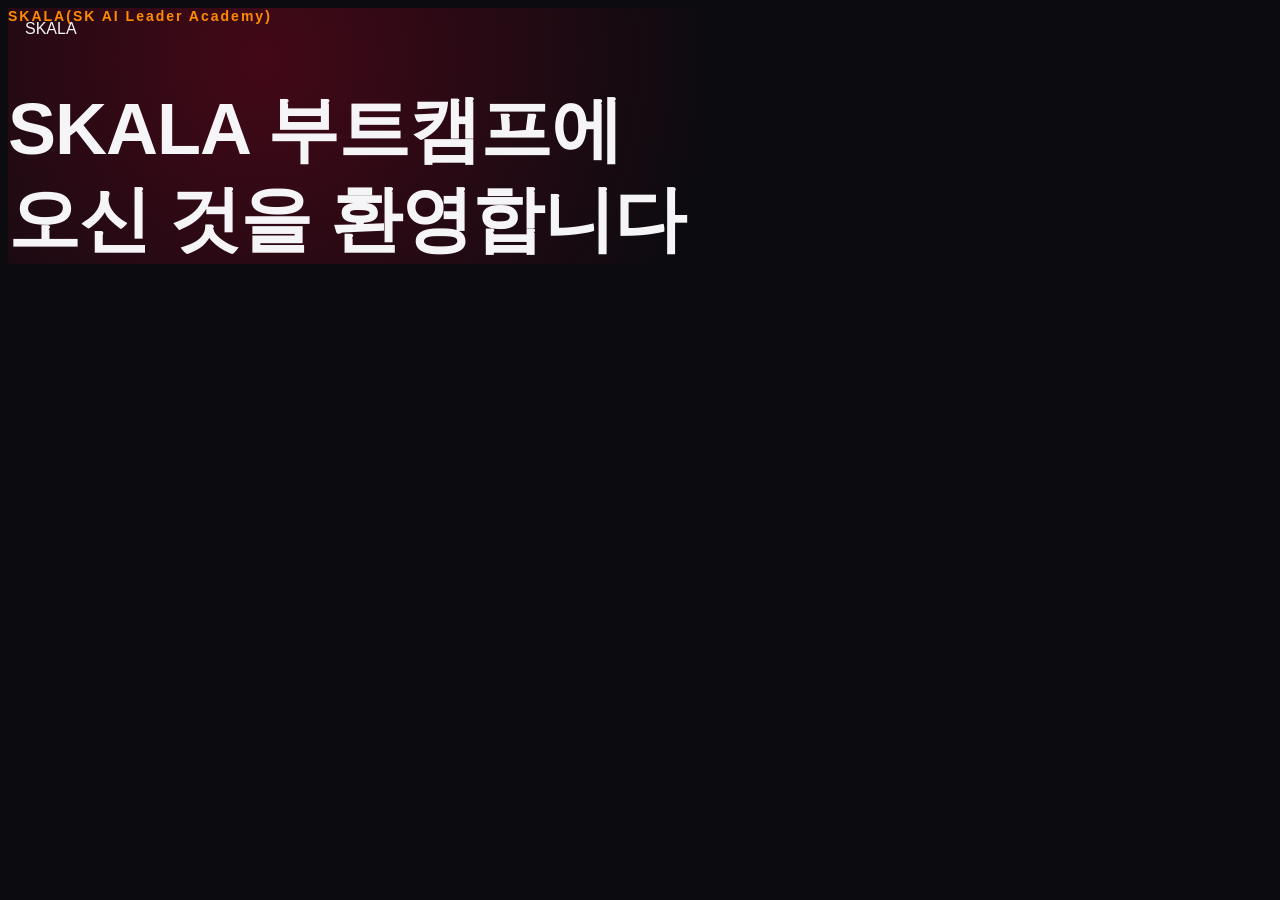
==== index.html @ c4511924 "index.html 파일 첫 부분 수정1" ====
<!DOCTYPE html>
<html lang="en">
<head>
    <meta charset="UTF-8">
    <meta name="viewport" content="width=device-width, initial-scale=1.0">
    <title>Welcome SKALA</title>
    <style>
        :root{
            --sk-red:#EA002C;
            --sk-orange:#FF8C00;
            --bg-dark:#0b0b10;
            --bg-dark2:#141119;
            --text-light:#f5f5f7;
            --text-dim:#b9b9c2;
        }
        body {
            font-family: sans-serif;
            background-color: var(--bg-dark);
            color: var(--text-light);
        }
        .brand {
            position:fixed;
            top:20px;
            left:25px;
            z-index:100;
            display: flex;
            align-items: center;
            gap: 10px;
        }
        /*-- Scroll --*/
        .reveal {
            opacity: 0;
        }
        .eyebrow {
            font-size:14px;
            letter-spacing: 2px;
            color:var(--sk-orange);
            font-weight: 600;
            margin-bottom: 24px;
        }
        /*-- Hero --*/
        .hero {
            background: radial-gradient(circle at 20% 20%, rgba(234,0,44,0.25), transparent 45%);
        }
        .hero h1{
            font-size: clamp(36px, 7vw, 72px);
            font-weight: 800;
            line-height: 1.25;
            letter-spacing: -1px;
        }
        /*-- Section --*/
        .section-inner{
            max-width: 880px;
            width: 100%;
        }
    </style>
</head>
<body>
    <div class="brand">
        <div>SKALA</div>
    </div>
    <section class="hero">
        <div class="section-inner">
            <div class="eyebrow">SKALA(SK AI Leader Academy)</div>
            <h1>SKALA 부트캠프에<br>오신 것을 환영합니다</h1>
        </div>    
    </section>
</body>
</html>
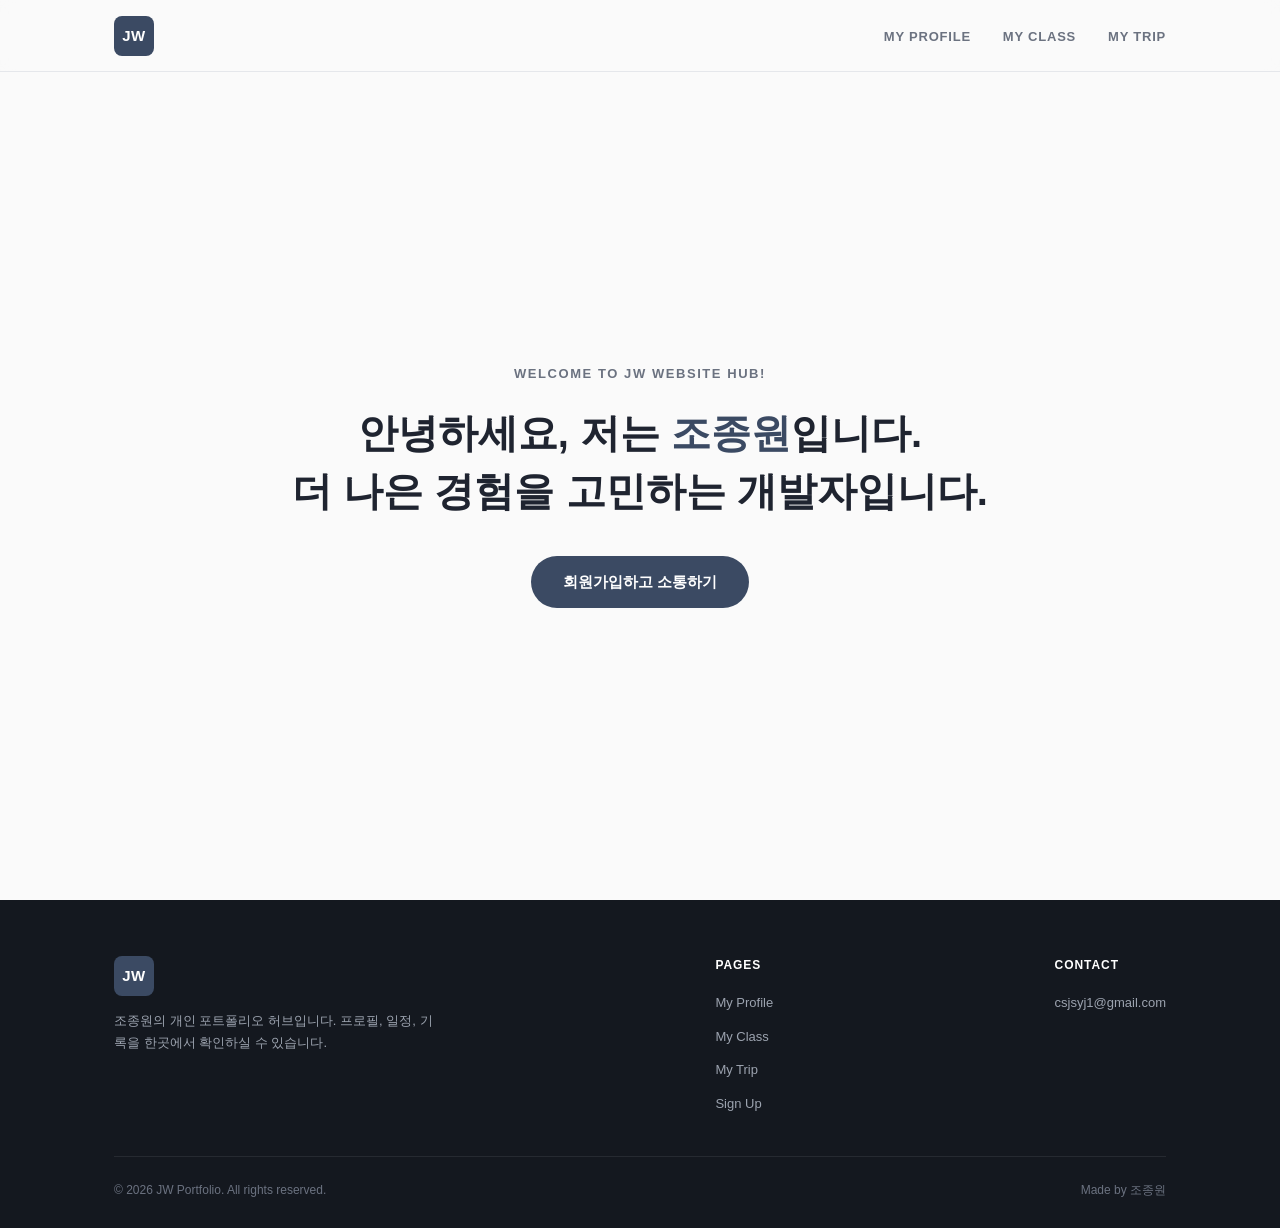
==== commit 7066b3b2: "기본 디자인 및 초안 수정" ====
--- a/index.html
+++ b/index.html
@@ -3,67 +3,299 @@
 <head>
     <meta charset="UTF-8">
     <meta name="viewport" content="width=device-width, initial-scale=1.0">
-    <title>Welcome SKALA</title>
+    <title>Document</title>
     <style>
-        :root{
-            --sk-red:#EA002C;
-            --sk-orange:#FF8C00;
-            --bg-dark:#0b0b10;
-            --bg-dark2:#141119;
-            --text-light:#f5f5f7;
-            --text-dim:#b9b9c2;
-        }
+        * {
+            margin: 0;
+            padding: 0;
+            box-sizing: border-box;
+        }
+        :root {
+            --color-bg: #fafafa;
+            --color-surface: #ffffff;
+            --color-text: #1f2430;
+            --color-text-muted: #6b7280;
+            --color-border: #e5e7eb;
+            --color-accent: #3b4a63;
+            --color-accent-hover: #2c3852;
+            --color-footer-bg: #14181f;
+            --color-footer-text: #9ca3af;
+            --font-sans: -apple-system, BlinkMacSystemFont, "Apple SD Gothic Neo", "Malgun Gothic", "Segoe UI", sans-serif;
+            --container-width: 1100px;
+            --radius: 10px;
+            --header-height: 72px;
+        }
+
+        html {
+            scroll-behavior: smooth;
+        }
+
         body {
-            font-family: sans-serif;
-            background-color: var(--bg-dark);
-            color: var(--text-light);
-        }
-        .brand {
-            position:fixed;
-            top:20px;
-            left:25px;
-            z-index:100;
+            font-family: var(--font-sans);
+            color: var(--color-text);
+            background: var(--color-bg);
+            line-height: 1.6;
+            -webkit-font-smoothing: antialiased;
+        }
+
+        a {
+            text-decoration: none;
+            color: inherit;
+        }
+
+        ul {
+            list-style: none;
+        }
+
+        img {
+            max-width: 100%;
+            display: block;
+        }
+
+        .container {
+            max-width: var(--container-width);
+            margin: 0 auto;
+            padding: 0 24px;
+        }
+
+        /* ------ header ------ */
+        .site-header {
+            position: sticky;
+            top: 0;
+            z-index: 100;
+            height: var(--header-height);
             display: flex;
             align-items: center;
-            gap: 10px;
-        }
-        /*-- Scroll --*/
-        .reveal {
-            opacity: 0;
-        }
-        .eyebrow {
-            font-size:14px;
-            letter-spacing: 2px;
-            color:var(--sk-orange);
+            background: rgba(250, 250, 250, 0.85);
+            backdrop-filter: blur(8px);
+            border-bottom: 1px solid var(--color-border);
+        }
+
+        .site-header .container {
+            display: flex;
+            align-items: center;
+            justify-content: space-between;
+            width: 100%;
+        }
+
+        .logo {
+            display: inline-flex;
+            align-items: center;
+            justify-content: center;
+            width: 40px;
+            height: 40px;
+            border-radius: 8px;
+            background: var(--color-accent);
+            color: #fff;
+            font-weight: 700;
+            font-size: 15px;
+            letter-spacing: 0.5px;
+        }
+
+        .main-nav ul {
+            display: flex;
+            gap: 32px;
+        }
+
+        .main-nav a {
+            font-size: 13px;
             font-weight: 600;
-            margin-bottom: 24px;
-        }
-        /*-- Hero --*/
+            letter-spacing: 0.06em;
+            text-transform: uppercase;
+            color: var(--color-text-muted);
+            transition: color 0.2s ease;
+            padding: 8px 0;
+        }
+
+        .main-nav a:hover,
+        .main-nav a.active {
+            color: var(--color-accent);
+            font-weight: bold;
+        }
+
+        /* ----- Hero ----- */
         .hero {
-            background: radial-gradient(circle at 20% 20%, rgba(234,0,44,0.25), transparent 45%);
-        }
-        .hero h1{
-            font-size: clamp(36px, 7vw, 72px);
-            font-weight: 800;
-            line-height: 1.25;
-            letter-spacing: -1px;
-        }
-        /*-- Section --*/
-        .section-inner{
-            max-width: 880px;
+            min-height: calc(100vh - var(--header-height));
+            display: flex;
+            flex-direction: column;
+            align-items: center;
+            justify-content: center;
+            text-align: center;
+            padding: 80px 24px;
+        }
+
+        .hero-eyebrow {
+            font-size: 13px;
+            font-weight: 600;
+            letter-spacing: 0.12em;
+            text-transform: uppercase;
+            color: var(--color-text-muted);
+            margin-bottom: 20px;
+        }
+
+        .hero h1 {
+            font-size: 40px;
+            font-weight: 700;
+            line-height: 1.45;
+            margin-bottom: 36px;
+            color: var(--color-text);
+        }
+
+        .hero h1 span {
+            color: var(--color-accent);
+            font-weight: bold;
+        }
+
+        /* ----- Buttons ----- */
+        .btn {
+            display: inline-block;
+            padding: 14px 32px;
+            border-radius: 999px;
+            font-size: 15px;
+            font-weight: 600;
+            border: none;
+            cursor: pointer;
+            transition: background 0.2s ease, transform 0.15s ease, box-shadow 0.2s ease;
+        }
+
+        .btn-primary {
+            background: var(--color-accent);
+            color: #fff;
+        }
+
+        .btn-primary:hover {
+            background: var(--color-accent-hover);
+            transform: translateY(-1px);
+            box-shadow: 0 8px 20px rgba(59, 74, 99, 0.25);
+        }
+
+        .btn-secondary {
+            background: transparent;
+            color: var(--color-accent);
+            border: 1px solid var(--color-border);
+        }
+
+        .btn-secondary:hover {
+            border-color: var(--color-accent);
+        }
+
+        .btn-block {
             width: 100%;
         }
+
+        /* ----- footer ------ */
+        .site-footer {
+            background: var(--color-footer-bg);
+            color: var(--color-footer-text);
+            padding: 56px 0 28px;
+        }
+
+        .footer-top {
+            display: flex;
+            justify-content: space-between;
+            flex-wrap: wrap;
+            gap: 32px;
+            padding-bottom: 32px;
+            border-bottom: 1px solid rgba(255, 255, 255, 0.08);
+        }
+
+        .footer-brand .logo {
+            margin-bottom: 14px;
+        }
+
+        .footer-brand p {
+            max-width: 320px;
+            font-size: 13px;
+            line-height: 1.7;
+        }
+
+        .footer-col h4 {
+            font-size: 12px;
+            letter-spacing: 0.08em;
+            text-transform: uppercase;
+            color: #fff;
+            margin-bottom: 14px;
+        }
+
+        .footer-col li {
+            margin-bottom: 8px;
+        }
+
+        .footer-col a {
+            font-size: 13px;
+            color: var(--color-footer-text);
+            transition: color 0.2s ease;
+        }
+
+        .footer-col a:hover {
+            color: #fff;
+        }
+
+        .footer-bottom {
+            padding-top: 24px;
+            display: flex;
+            justify-content: space-between;
+            flex-wrap: wrap;
+            gap: 8px;
+            font-size: 12px;
+            color: #6b7280;
+        }        
     </style>
 </head>
 <body>
-    <div class="brand">
-        <div>SKALA</div>
+<header class="site-header">
+  <div class="container">
+    <a href="index.html" class="logo">JW</a>
+    <nav class="main-nav">
+      <ul>
+        <li><a href="myProfile.html">My Profile</a></li>
+        <li><a href="myClass.html">My Class</a></li>
+        <li><a href="myTrip.html">My Trip</a></li>
+      </ul>
+    </nav>
+  </div>
+</header>
+
+<main>
+  <section class="hero">
+    <p class="hero-eyebrow">Welcome to JW Website Hub!</p>
+    <h1>
+      안녕하세요, 저는 <span>조종원</span>입니다.<br />
+      더 나은 경험을 고민하는 개발자입니다.
+    </h1>
+    <a href="signUp.html" class="btn btn-primary">회원가입하고 소통하기</a>
+  </section>
+</main>
+
+<footer class="site-footer">
+  <div class="container">
+    <div class="footer-top">
+      <div class="footer-brand">
+        <span class="logo">JW</span>
+        <p>조종원의 개인 포트폴리오 허브입니다. 프로필, 일정, 기록을 한곳에서 확인하실 수 있습니다.</p>
+      </div>
+      <div class="footer-col">
+        <h4>Pages</h4>
+        <ul>
+          <li><a href="myProfile.html">My Profile</a></li>
+          <li><a href="myClass.html">My Class</a></li>
+          <li><a href="myTrip.html">My Trip</a></li>
+          <li><a href="signUp.html">Sign Up</a></li>
+        </ul>
+      </div>
+      <div class="footer-col">
+        <h4>Contact</h4>
+        <ul>
+          <li><a href="mailto:csjsyj1@gmail.com">csjsyj1@gmail.com</a></li>
+        </ul>
+      </div>
     </div>
-    <section class="hero">
-        <div class="section-inner">
-            <div class="eyebrow">SKALA(SK AI Leader Academy)</div>
-            <h1>SKALA 부트캠프에<br>오신 것을 환영합니다</h1>
-        </div>    
-    </section>
+    <div class="footer-bottom">
+      <span>© 2026 JW Portfolio. All rights reserved.</span>
+      <span>Made by 조종원</span>
+    </div>
+  </div>
+</footer>
+
 </body>
 </html>
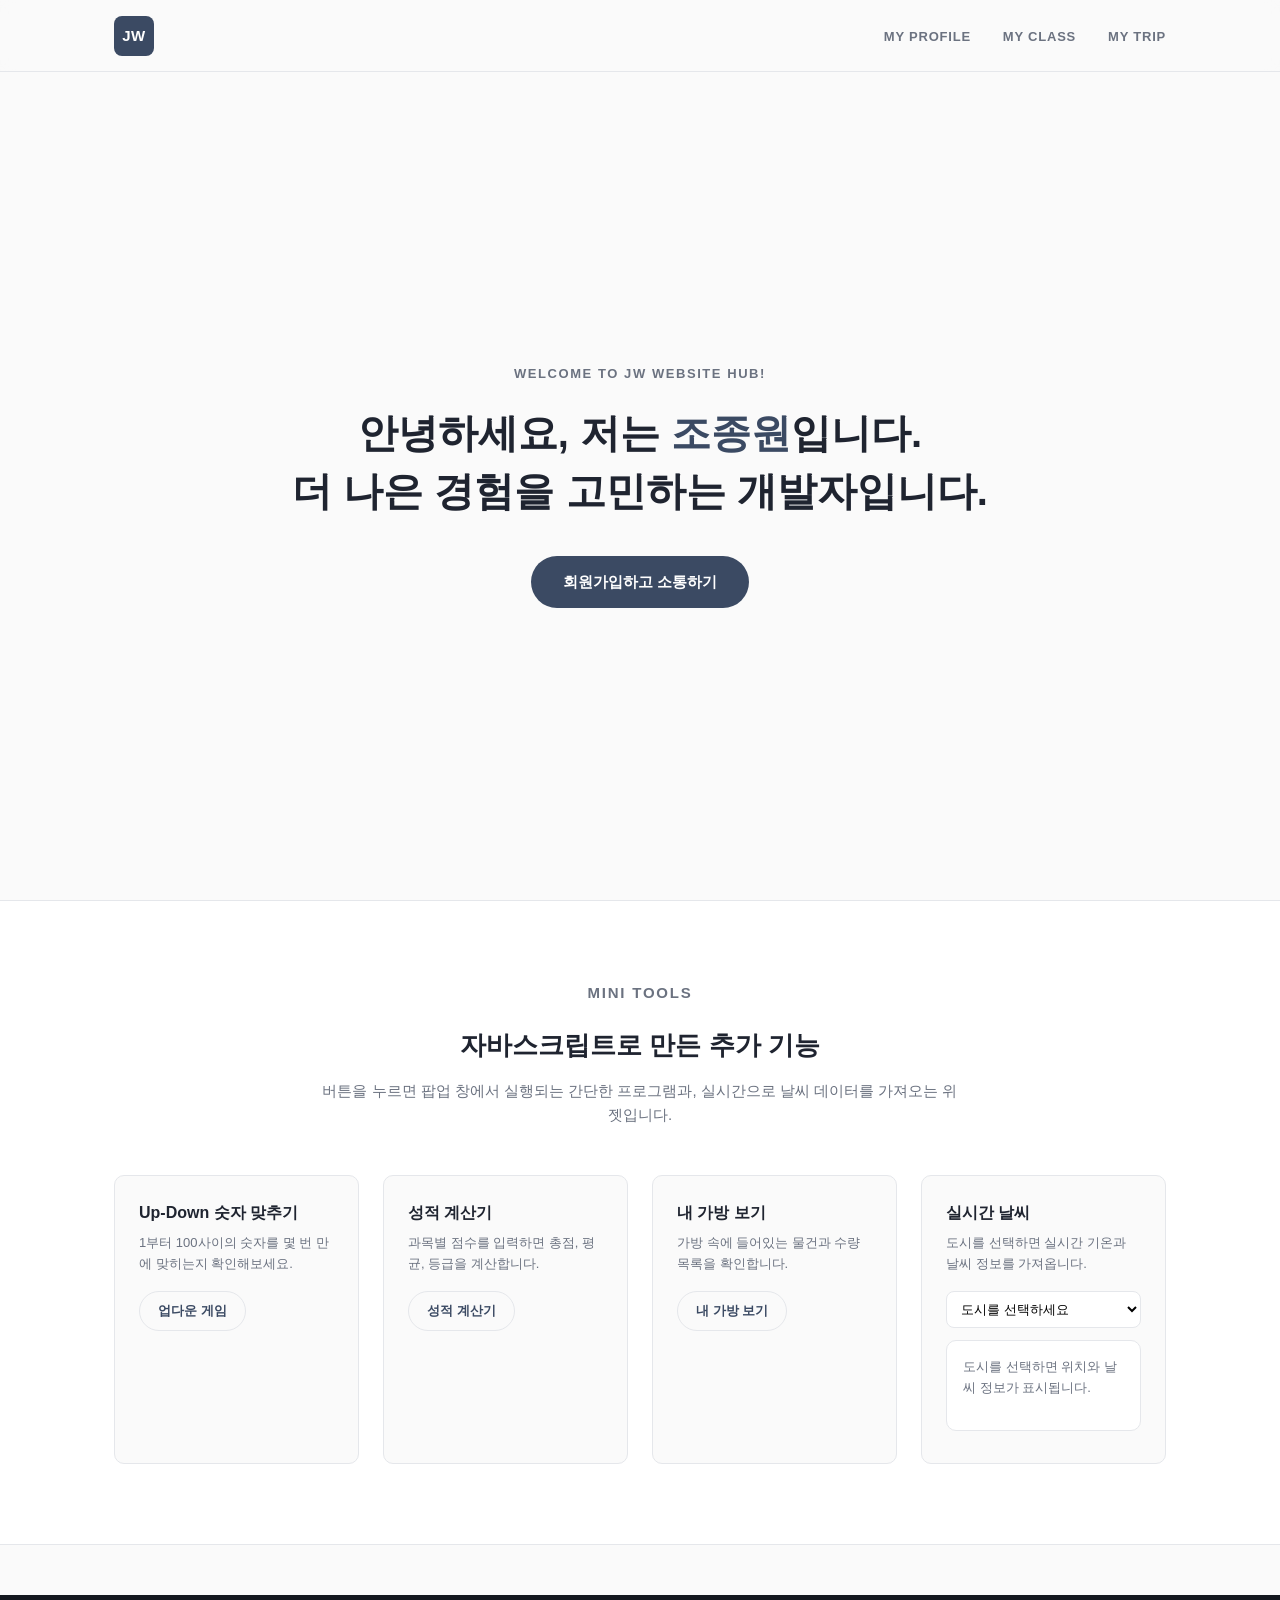
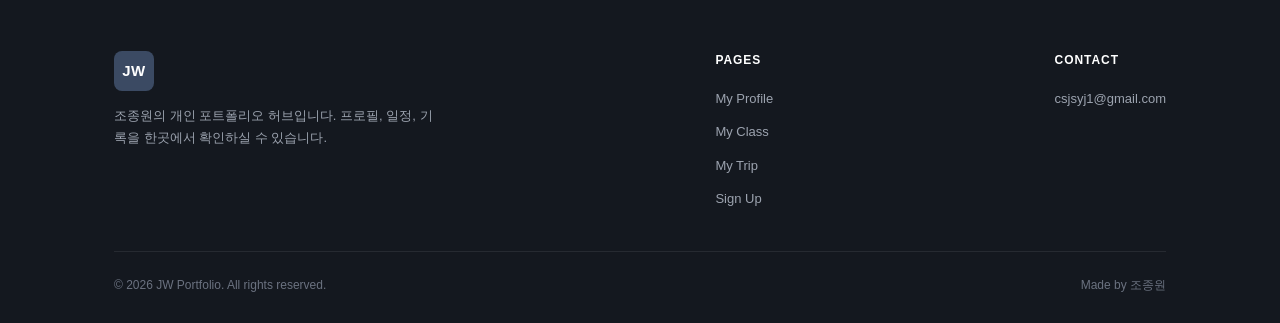
==== commit 2e0e76cd: "weather API js 파일 생성 및 index, myProfile 수정" ====
--- a/index.html
+++ b/index.html
@@ -1,9 +1,9 @@
 <!DOCTYPE html>
-<html lang="en">
+<html lang="ko">
 <head>
     <meta charset="UTF-8">
     <meta name="viewport" content="width=device-width, initial-scale=1.0">
-    <title>Document</title>
+    <title>JW Hub</title>
     <style>
         * {
             margin: 0;
@@ -185,6 +185,7 @@
 
         /* ----- footer ------ */
         .site-footer {
+            margin-top: 50px;
             background: var(--color-footer-bg);
             color: var(--color-footer-text);
             padding: 56px 0 28px;
@@ -239,63 +240,345 @@
             gap: 8px;
             font-size: 12px;
             color: #6b7280;
-        }        
+        }
+
+        /* ----- Responsive ----- */
+        @media (max-width: 720px) {
+            .main-nav ul {
+                gap: 18px;
+            }
+        }
+
+        /* ----- Mini Tools ----- */
+        .mini-tools {
+            padding: 80px 0;
+            background: var(--color-surface);
+            border-top: 1px solid var(--color-border);
+            border-bottom: 1px solid var(--color-border);
+        }
+        
+        .section-header {
+            text-align: center;
+            max-width: 640px;
+            margin: 0 auto 48px;
+        }
+        
+        .section-header h2 {
+            font-size: 26px;
+            font-weight: 700;
+            margin-bottom: 12px;
+        }
+        
+        .section-header p {
+            color: var(--color-text-muted);
+            font-size: 15px;
+        }
+        
+        .tool-grid {
+            display: grid;
+            grid-template-columns: repeat(auto-fit, minmax(220px, 1fr));
+            gap: 24px;
+        }
+        
+        .tool-card {
+            background: var(--color-bg);
+            border: 1px solid var(--color-border);
+            border-radius: var(--radius);
+            padding: 24px;
+            text-align: left;
+        }
+        
+        .tool-card h3 {
+            font-size: 16px;
+            margin-bottom: 8px;
+        }
+        
+        .tool-card p {
+            font-size: 13px;
+            color: var(--color-text-muted);
+            margin-bottom: 16px;
+        }
+        
+        .btn-outline {
+            background: transparent;
+            border: 1px solid var(--color-border);
+            color: var(--color-accent);
+            padding: 10px 18px;
+            border-radius: 999px;
+            font-size: 13px;
+            font-weight: 600;
+            cursor: pointer;
+            font-family: var(--font-sans);
+            transition: border-color 0.2s ease, background 0.2s ease;
+        }
+        
+        .btn-outline:hover {
+            border-color: var(--color-accent);
+            background: rgba(59, 74, 99, 0.06);
+        }
+        
+        .weather-controls {
+            display: flex;
+            gap: 8px;
+            margin-bottom: 12px;
+        }
+        
+        .weather-controls select {
+            flex: 1;
+            padding: 9px 10px;
+            border: 1px solid var(--color-border);
+            border-radius: 8px;
+            background: var(--color-surface);
+            font-family: var(--font-sans);
+            font-size: 13px;
+        }
+        
+        .weather-result {
+            font-size: 13px;
+            color: var(--color-text-muted);
+            min-height: 40px;
+            margin-bottom: 8px;
+        }
+        
+        .tool-note {
+            font-size: 11px;
+            color: var(--color-text-muted);
+            opacity: 0.8;
+        }
+
+        .weather-controls {
+            display: flex;
+            gap: 8px;
+            margin-bottom: 12px;
+        }
+
+        .weather-controls select {
+            flex: 1;
+            padding: 9px 10px;
+            border: 1px solid var(--color-border);
+            border-radius: 8px;
+            background: var(--color-surface);
+            font-family: var(--font-sans);
+            font-size: 13px;
+        }
+
+        .weather-box {
+            min-height: 88px;
+            margin-bottom: 8px;
+            padding: 16px;
+            border: 1px solid var(--color-border);
+            border-radius: 10px;
+            background: var(--color-surface);
+        }
+
+        .weather-placeholder {
+            font-size: 13px;
+            color: var(--color-text-muted);
+        }
+
+        .weather-loc {
+            font-size: 14px;
+            font-weight: 700;
+            color: var(--color-text);
+        }
+
+        .weather-loading {
+            font-size: 13px;
+            color: var(--color-text-muted);
+            margin-top: 10px;
+        }
+
+        .weather-stats {
+            display: flex;
+            gap: 24px;
+            margin-top: 12px;
+        }
+
+        .weather-stat {
+            display: flex;
+            flex-direction: column;
+        }
+
+        .weather-stat-value {
+            font-size: 22px;
+            font-weight: 800;
+            color: var(--color-accent);
+            line-height: 1.2;
+        }
+
+        .weather-stat-label {
+            font-size: 11px;
+            color: var(--color-text-muted);
+            margin-top: 2px;
+        }
+
+        .weather-error {
+            font-size: 13px;
+            color: #c0392b;
+        }
     </style>
 </head>
 <body>
-<header class="site-header">
-  <div class="container">
-    <a href="index.html" class="logo">JW</a>
-    <nav class="main-nav">
-      <ul>
-        <li><a href="myProfile.html">My Profile</a></li>
-        <li><a href="myClass.html">My Class</a></li>
-        <li><a href="myTrip.html">My Trip</a></li>
-      </ul>
-    </nav>
-  </div>
-</header>
-
-<main>
-  <section class="hero">
-    <p class="hero-eyebrow">Welcome to JW Website Hub!</p>
-    <h1>
-      안녕하세요, 저는 <span>조종원</span>입니다.<br />
-      더 나은 경험을 고민하는 개발자입니다.
-    </h1>
-    <a href="signUp.html" class="btn btn-primary">회원가입하고 소통하기</a>
-  </section>
-</main>
-
-<footer class="site-footer">
-  <div class="container">
-    <div class="footer-top">
-      <div class="footer-brand">
-        <span class="logo">JW</span>
-        <p>조종원의 개인 포트폴리오 허브입니다. 프로필, 일정, 기록을 한곳에서 확인하실 수 있습니다.</p>
-      </div>
-      <div class="footer-col">
-        <h4>Pages</h4>
+    <header class="site-header">
+    <div class="container">
+        <a href="index.html" class="logo">JW</a>
+        <nav class="main-nav">
         <ul>
-          <li><a href="myProfile.html">My Profile</a></li>
-          <li><a href="myClass.html">My Class</a></li>
-          <li><a href="myTrip.html">My Trip</a></li>
-          <li><a href="signUp.html">Sign Up</a></li>
+            <li><a href="myProfile.html">My Profile</a></li>
+            <li><a href="myClass.html">My Class</a></li>
+            <li><a href="myTrip.html">My Trip</a></li>
         </ul>
-      </div>
-      <div class="footer-col">
-        <h4>Contact</h4>
-        <ul>
-          <li><a href="mailto:csjsyj1@gmail.com">csjsyj1@gmail.com</a></li>
-        </ul>
-      </div>
+        </nav>
     </div>
-    <div class="footer-bottom">
-      <span>© 2026 JW Portfolio. All rights reserved.</span>
-      <span>Made by 조종원</span>
+    </header>
+
+    <main>
+    <section class="hero">
+        <p class="hero-eyebrow">Welcome to JW Website Hub!</p>
+        <h1>
+        안녕하세요, 저는 <span>조종원</span>입니다.<br />
+        더 나은 경험을 고민하는 개발자입니다.
+        </h1>
+        <a href="signUp.html" class="btn btn-primary">회원가입하고 소통하기</a>
+    </section>
+    </main>
+    <aside class="mini-tools" id="miniTools" aria-label="자바스크립트로 만든 미니 프로그램">
+        <div class="container">
+            <div class="section-header">
+                <p class="hero-eyebrow">Mini Tools</p>
+                <h2>자바스크립트로 만든 추가 기능</h2>
+                <p>버튼을 누르면 팝업 창에서 실행되는 간단한 프로그램과, 실시간으로 날씨 데이터를 가져오는 위젯입니다.</p>
+            </div>
+            <div class="tool-grid">
+                <div class="tool-card">
+                    <h3>Up-Down 숫자 맞추기</h3>
+                    <p>1부터 100사이의 숫자를 몇 번 만에 맞히는지 확인해보세요.</p>
+                    <button type="button" class="btn-outline" id="startUpDown">업다운 게임</button>    
+                </div>
+                <div class="tool-card">
+                    <h3>성적 계산기</h3>
+                    <p>과목별 점수를 입력하면 총점, 평균, 등급을 계산합니다.</p>
+                    <button type="button" class="btn-outline" id="startGrade">성적 계산기</button>
+                </div>
+                <div class="tool-card">
+                    <h3>내 가방 보기</h3>
+                    <p>가방 속에 들어있는 물건과 수량 목록을 확인합니다.</p>
+                    <button type="button" class="btn-outline" id="startBag">내 가방 보기</button>
+                </div>
+                <div class="tool-card">
+                    <h3>실시간 날씨</h3>
+                    <p>도시를 선택하면 실시간 기온과 날씨 정보를 가져옵니다.</p>
+                    <div class="weather-controls">
+                        <select id="citySelect">
+                            <option value="">도시를 선택하세요</option>
+                            <option value="pangyo">판교</option>
+                            <option value="gwangju">광주</option>
+                            <option value="ulsan">울산</option>
+                        </select>
+                    </div>
+                    <div class="weather-box" id="weather-box">
+                        <p class="weather-placeholder">도시를 선택하면 위치와 날씨 정보가 표시됩니다.</p>
+                    </div>
+                </div>
+            </div>
+        </div>
+    </aside>
+
+    <footer class="site-footer">
+    <div class="container">
+        <div class="footer-top">
+        <div class="footer-brand">
+            <span class="logo">JW</span>
+            <p>조종원의 개인 포트폴리오 허브입니다. 프로필, 일정, 기록을 한곳에서 확인하실 수 있습니다.</p>
+        </div>
+        <div class="footer-col">
+            <h4>Pages</h4>
+            <ul>
+            <li><a href="myProfile.html">My Profile</a></li>
+            <li><a href="myClass.html">My Class</a></li>
+            <li><a href="myTrip.html">My Trip</a></li>
+            <li><a href="signUp.html">Sign Up</a></li>
+            </ul>
+        </div>
+        <div class="footer-col">
+            <h4>Contact</h4>
+            <ul>
+            <li><a href="mailto:csjsyj1@gmail.com">csjsyj1@gmail.com</a></li>
+            </ul>
+        </div>
+        </div>
+        <div class="footer-bottom">
+        <span>© 2026 JW Portfolio. All rights reserved.</span>
+        <span>Made by 조종원</span>
+        </div>
     </div>
-  </div>
-</footer>
-
+    </footer>
+    <script>
+    // Up-Down 숫자 맞추기 게임 (prompt/alert 사용)
+    document.getElementById('startUpDown').addEventListener('click', function () {
+        var answer = Math.floor(Math.random() * 100) + 1;
+        var tries = 0;
+    
+        while (true) {
+        var guessStr = window.prompt('1부터 100 사이의 숫자를 입력하세요. (취소를 누르면 게임이 종료됩니다)');
+        if (guessStr === null) {
+            window.alert('게임을 종료합니다.');
+            return;
+        }
+    
+        var guess = parseInt(guessStr, 10);
+        if (isNaN(guess)) {
+            window.alert('숫자만 입력해주세요.');
+            continue;
+        }
+    
+        tries++;
+        if (guess === answer) {
+            window.alert(tries + '번 만에 정답을 맞히셨습니다! 정답은 ' + answer + '입니다.');
+            return;
+        }
+        window.alert(guess < answer ? '더 큰 숫자입니다.' : '더 작은 숫자입니다.');
+        }
+    });
+    
+    // 성적 계산기 (prompt/alert 사용)
+    document.getElementById('startGrade').addEventListener('click', function () {
+        var subjects = ['국어', '영어', '수학'];
+        var total = 0;
+    
+        for (var i = 0; i < subjects.length; i++) {
+        var scoreStr = window.prompt(subjects[i] + ' 점수를 입력하세요. (0~100)');
+        if (scoreStr === null) {
+            window.alert('계산을 취소했습니다.');
+            return;
+        }
+        var score = parseInt(scoreStr, 10);
+        if (isNaN(score)) score = 0;
+        total += score;
+        }
+    
+        var average = total / subjects.length;
+        var grade = average >= 90 ? 'A' : average >= 80 ? 'B' : average >= 70 ? 'C' : average >= 60 ? 'D' : 'F';
+        window.alert('총점: ' + total + '점\n평균: ' + average.toFixed(1) + '점\n등급: ' + grade);
+    });
+    
+    // 내 가방 보기 (배열 + alert 사용)
+    document.getElementById('startBag').addEventListener('click', function () {
+        var bag = [
+        { name: '노트북', count: 1 },
+        { name: '노트', count: 2 },
+        { name: '펜', count: 3 },
+        { name: '이어폰', count: 1 }
+        ];
+    
+        var message = '내 가방 속 물건 목록\n\n';
+        bag.forEach(function (item) {
+        message += item.name + ' - ' + item.count + '개\n';
+        });
+        window.alert(message);
+    });
+    </script>
+    
+    <script type="module" src="realtimeInfo.js"></script>
 </body>
 </html>
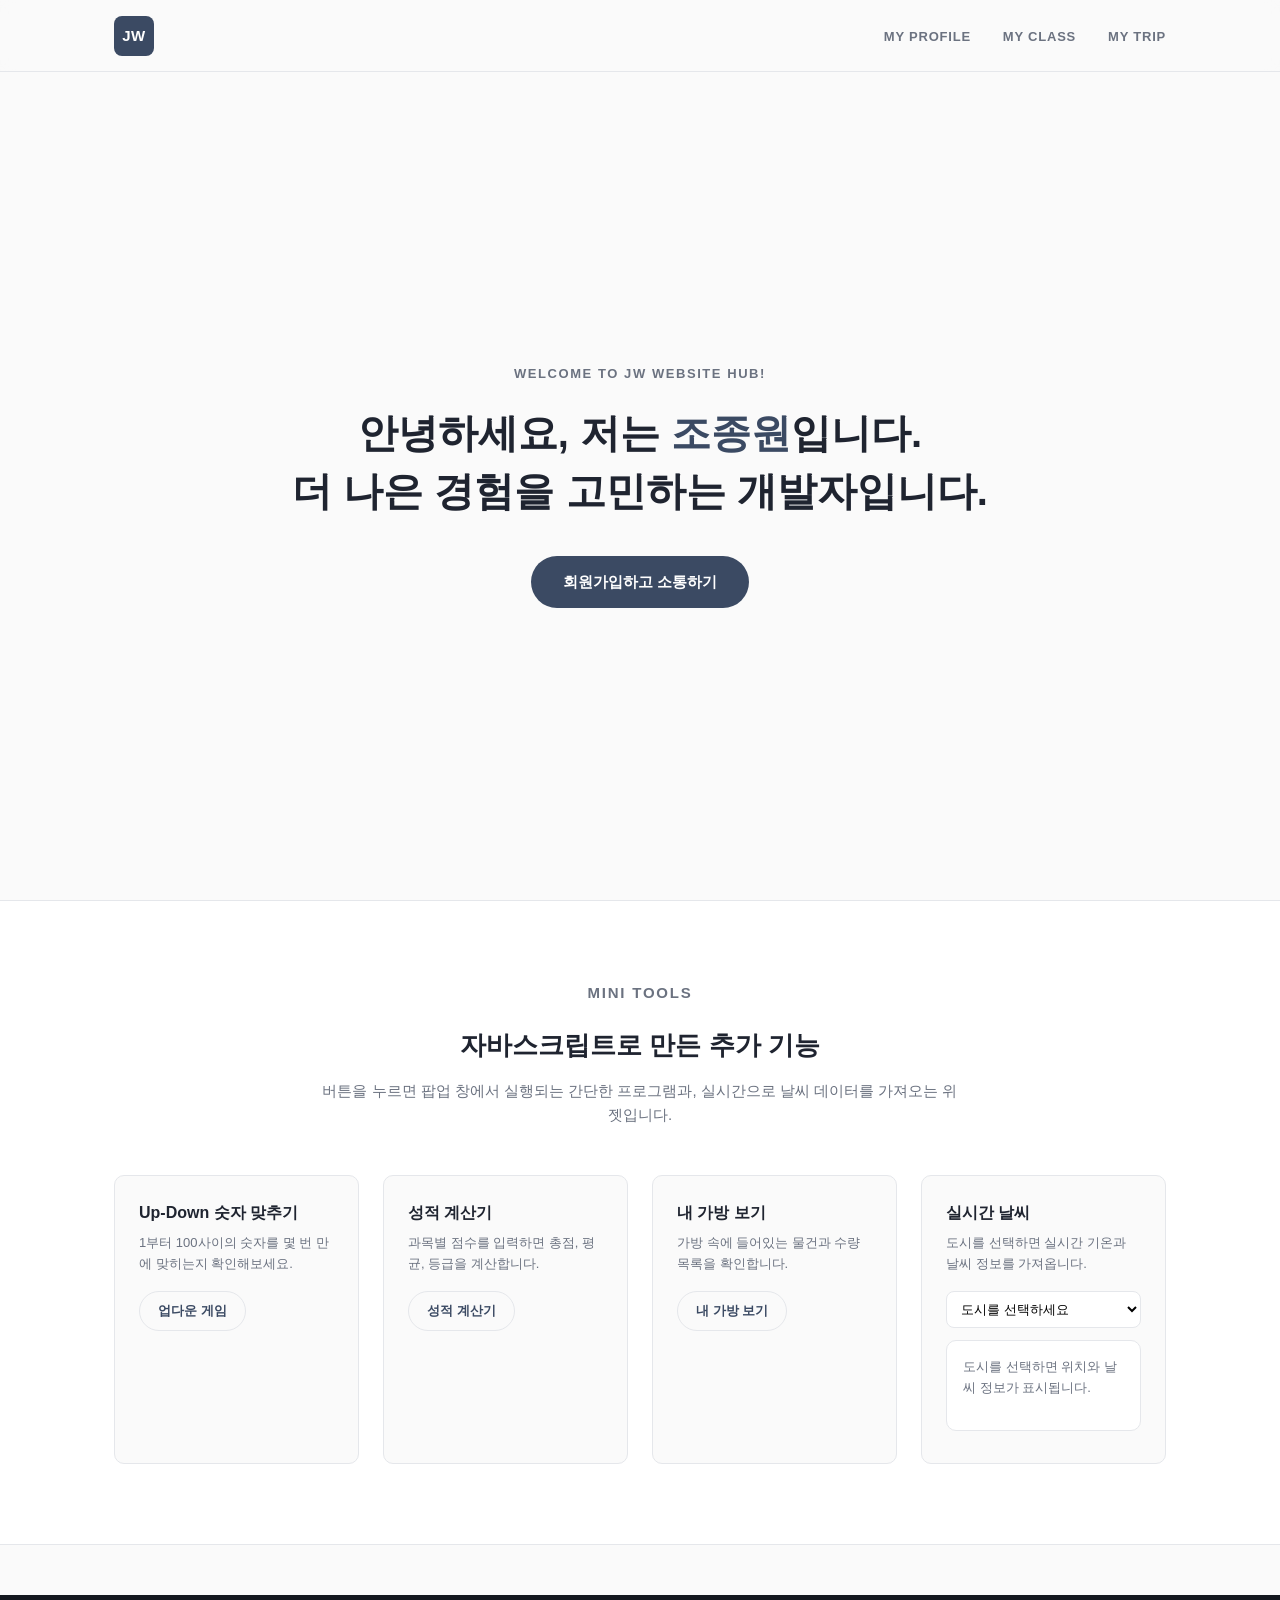
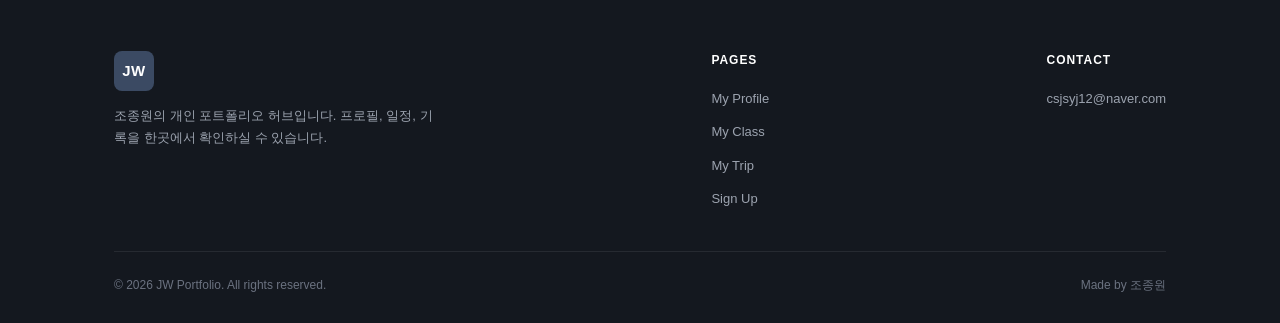
==== commit f8452eb2: "내 사진 추가 및 파일 수정" ====
--- a/index.html
+++ b/index.html
@@ -420,27 +420,27 @@
 </head>
 <body>
     <header class="site-header">
-    <div class="container">
-        <a href="index.html" class="logo">JW</a>
-        <nav class="main-nav">
-        <ul>
-            <li><a href="myProfile.html">My Profile</a></li>
-            <li><a href="myClass.html">My Class</a></li>
-            <li><a href="myTrip.html">My Trip</a></li>
-        </ul>
-        </nav>
-    </div>
+        <div class="container">
+            <a href="index.html" class="logo">JW</a>
+            <nav class="main-nav">
+            <ul>
+                <li><a href="myProfile.html">My Profile</a></li>
+                <li><a href="myClass.html">My Class</a></li>
+                <li><a href="myTrip.html">My Trip</a></li>
+            </ul>
+            </nav>
+        </div>
     </header>
 
     <main>
-    <section class="hero">
-        <p class="hero-eyebrow">Welcome to JW Website Hub!</p>
-        <h1>
-        안녕하세요, 저는 <span>조종원</span>입니다.<br />
-        더 나은 경험을 고민하는 개발자입니다.
-        </h1>
-        <a href="signUp.html" class="btn btn-primary">회원가입하고 소통하기</a>
-    </section>
+        <section class="hero">
+            <p class="hero-eyebrow">Welcome to JW Website Hub!</p>
+            <h1>
+            안녕하세요, 저는 <span>조종원</span>입니다.<br />
+            더 나은 경험을 고민하는 개발자입니다.
+            </h1>
+            <a href="signUp.html" class="btn btn-primary">회원가입하고 소통하기</a>
+        </section>
     </main>
     <aside class="mini-tools" id="miniTools" aria-label="자바스크립트로 만든 미니 프로그램">
         <div class="container">
@@ -485,100 +485,100 @@
     </aside>
 
     <footer class="site-footer">
-    <div class="container">
-        <div class="footer-top">
-        <div class="footer-brand">
-            <span class="logo">JW</span>
-            <p>조종원의 개인 포트폴리오 허브입니다. 프로필, 일정, 기록을 한곳에서 확인하실 수 있습니다.</p>
+        <div class="container">
+            <div class="footer-top">
+                <div class="footer-brand">
+                    <span class="logo">JW</span>
+                    <p>조종원의 개인 포트폴리오 허브입니다. 프로필, 일정, 기록을 한곳에서 확인하실 수 있습니다.</p>
+                </div>
+                <div class="footer-col">
+                    <h4>Pages</h4>
+                    <ul>
+                        <li><a href="myProfile.html">My Profile</a></li>
+                        <li><a href="myClass.html">My Class</a></li>
+                        <li><a href="myTrip.html">My Trip</a></li>
+                        <li><a href="signUp.html">Sign Up</a></li>
+                    </ul>
+                </div>
+                <div class="footer-col">
+                    <h4>Contact</h4>
+                    <ul>
+                    <li><a href="mailto:csjsyj12@naver.com">csjsyj12@naver.com</a></li>
+                    </ul>
+                </div>
+            </div>
+            <div class="footer-bottom">
+                <span>© 2026 JW Portfolio. All rights reserved.</span>
+                <span>Made by 조종원</span>
+            </div>
         </div>
-        <div class="footer-col">
-            <h4>Pages</h4>
-            <ul>
-            <li><a href="myProfile.html">My Profile</a></li>
-            <li><a href="myClass.html">My Class</a></li>
-            <li><a href="myTrip.html">My Trip</a></li>
-            <li><a href="signUp.html">Sign Up</a></li>
-            </ul>
-        </div>
-        <div class="footer-col">
-            <h4>Contact</h4>
-            <ul>
-            <li><a href="mailto:csjsyj1@gmail.com">csjsyj1@gmail.com</a></li>
-            </ul>
-        </div>
-        </div>
-        <div class="footer-bottom">
-        <span>© 2026 JW Portfolio. All rights reserved.</span>
-        <span>Made by 조종원</span>
-        </div>
-    </div>
     </footer>
     <script>
-    // Up-Down 숫자 맞추기 게임 (prompt/alert 사용)
-    document.getElementById('startUpDown').addEventListener('click', function () {
-        var answer = Math.floor(Math.random() * 100) + 1;
-        var tries = 0;
+        // Up-Down 숫자 맞추기 게임 (prompt/alert 사용)
+        document.getElementById('startUpDown').addEventListener('click', function () {
+            var answer = Math.floor(Math.random() * 100) + 1;
+            var tries = 0;
+        
+            while (true) {
+            var guessStr = window.prompt('1부터 100 사이의 숫자를 입력하세요. (취소를 누르면 게임이 종료됩니다)');
+            if (guessStr === null) {
+                window.alert('게임을 종료합니다.');
+                return;
+            }
+        
+            var guess = parseInt(guessStr, 10);
+            if (isNaN(guess)) {
+                window.alert('숫자만 입력해주세요.');
+                continue;
+            }
+        
+            tries++;
+            if (guess === answer) {
+                window.alert(tries + '번 만에 정답을 맞히셨습니다! 정답은 ' + answer + '입니다.');
+                return;
+            }
+            window.alert(guess < answer ? '더 큰 숫자입니다.' : '더 작은 숫자입니다.');
+            }
+        });
+        
+        // 성적 계산기 (prompt/alert 사용)
+        document.getElementById('startGrade').addEventListener('click', function () {
+            var subjects = ['통계수학', '수리통계학', '머신러닝'];
+            var total = 0;
+        
+            for (var i = 0; i < subjects.length; i++) {
+            var scoreStr = window.prompt(subjects[i] + ' 점수를 입력하세요. (0~100)');
+            if (scoreStr === null) {
+                window.alert('계산을 취소했습니다.');
+                return;
+            }
+            var score = parseInt(scoreStr, 10);
+            if (isNaN(score)) score = 0;
+            total += score;
+            }
+        
+            var average = total / subjects.length;
+            var grade = average >= 90 ? 'A' : average >= 80 ? 'B' : average >= 70 ? 'C' : average >= 60 ? 'D' : 'F';
+            window.alert('총점: ' + total + '점\n평균: ' + average.toFixed(1) + '점\n등급: ' + grade);
+        });
+        
+        // 내 가방 보기 (배열 + alert 사용)
+        document.getElementById('startBag').addEventListener('click', function () {
+            var bag = [
+            { name: '노트북', count: 1 },
+            { name: '노트', count: 2 },
+            { name: '펜', count: 3 },
+            { name: '이어폰', count: 1 }
+            ];
+        
+            var message = '내 가방 속 물건 목록\n\n';
+            bag.forEach(function (item) {
+            message += item.name + ' - ' + item.count + '개\n';
+            });
+            window.alert(message);
+        });
+    </script>   
+    <script type="module" src="realtimeInfo.js"></script>
     
-        while (true) {
-        var guessStr = window.prompt('1부터 100 사이의 숫자를 입력하세요. (취소를 누르면 게임이 종료됩니다)');
-        if (guessStr === null) {
-            window.alert('게임을 종료합니다.');
-            return;
-        }
-    
-        var guess = parseInt(guessStr, 10);
-        if (isNaN(guess)) {
-            window.alert('숫자만 입력해주세요.');
-            continue;
-        }
-    
-        tries++;
-        if (guess === answer) {
-            window.alert(tries + '번 만에 정답을 맞히셨습니다! 정답은 ' + answer + '입니다.');
-            return;
-        }
-        window.alert(guess < answer ? '더 큰 숫자입니다.' : '더 작은 숫자입니다.');
-        }
-    });
-    
-    // 성적 계산기 (prompt/alert 사용)
-    document.getElementById('startGrade').addEventListener('click', function () {
-        var subjects = ['국어', '영어', '수학'];
-        var total = 0;
-    
-        for (var i = 0; i < subjects.length; i++) {
-        var scoreStr = window.prompt(subjects[i] + ' 점수를 입력하세요. (0~100)');
-        if (scoreStr === null) {
-            window.alert('계산을 취소했습니다.');
-            return;
-        }
-        var score = parseInt(scoreStr, 10);
-        if (isNaN(score)) score = 0;
-        total += score;
-        }
-    
-        var average = total / subjects.length;
-        var grade = average >= 90 ? 'A' : average >= 80 ? 'B' : average >= 70 ? 'C' : average >= 60 ? 'D' : 'F';
-        window.alert('총점: ' + total + '점\n평균: ' + average.toFixed(1) + '점\n등급: ' + grade);
-    });
-    
-    // 내 가방 보기 (배열 + alert 사용)
-    document.getElementById('startBag').addEventListener('click', function () {
-        var bag = [
-        { name: '노트북', count: 1 },
-        { name: '노트', count: 2 },
-        { name: '펜', count: 3 },
-        { name: '이어폰', count: 1 }
-        ];
-    
-        var message = '내 가방 속 물건 목록\n\n';
-        bag.forEach(function (item) {
-        message += item.name + ' - ' + item.count + '개\n';
-        });
-        window.alert(message);
-    });
-    </script>
-    
-    <script type="module" src="realtimeInfo.js"></script>
 </body>
 </html>
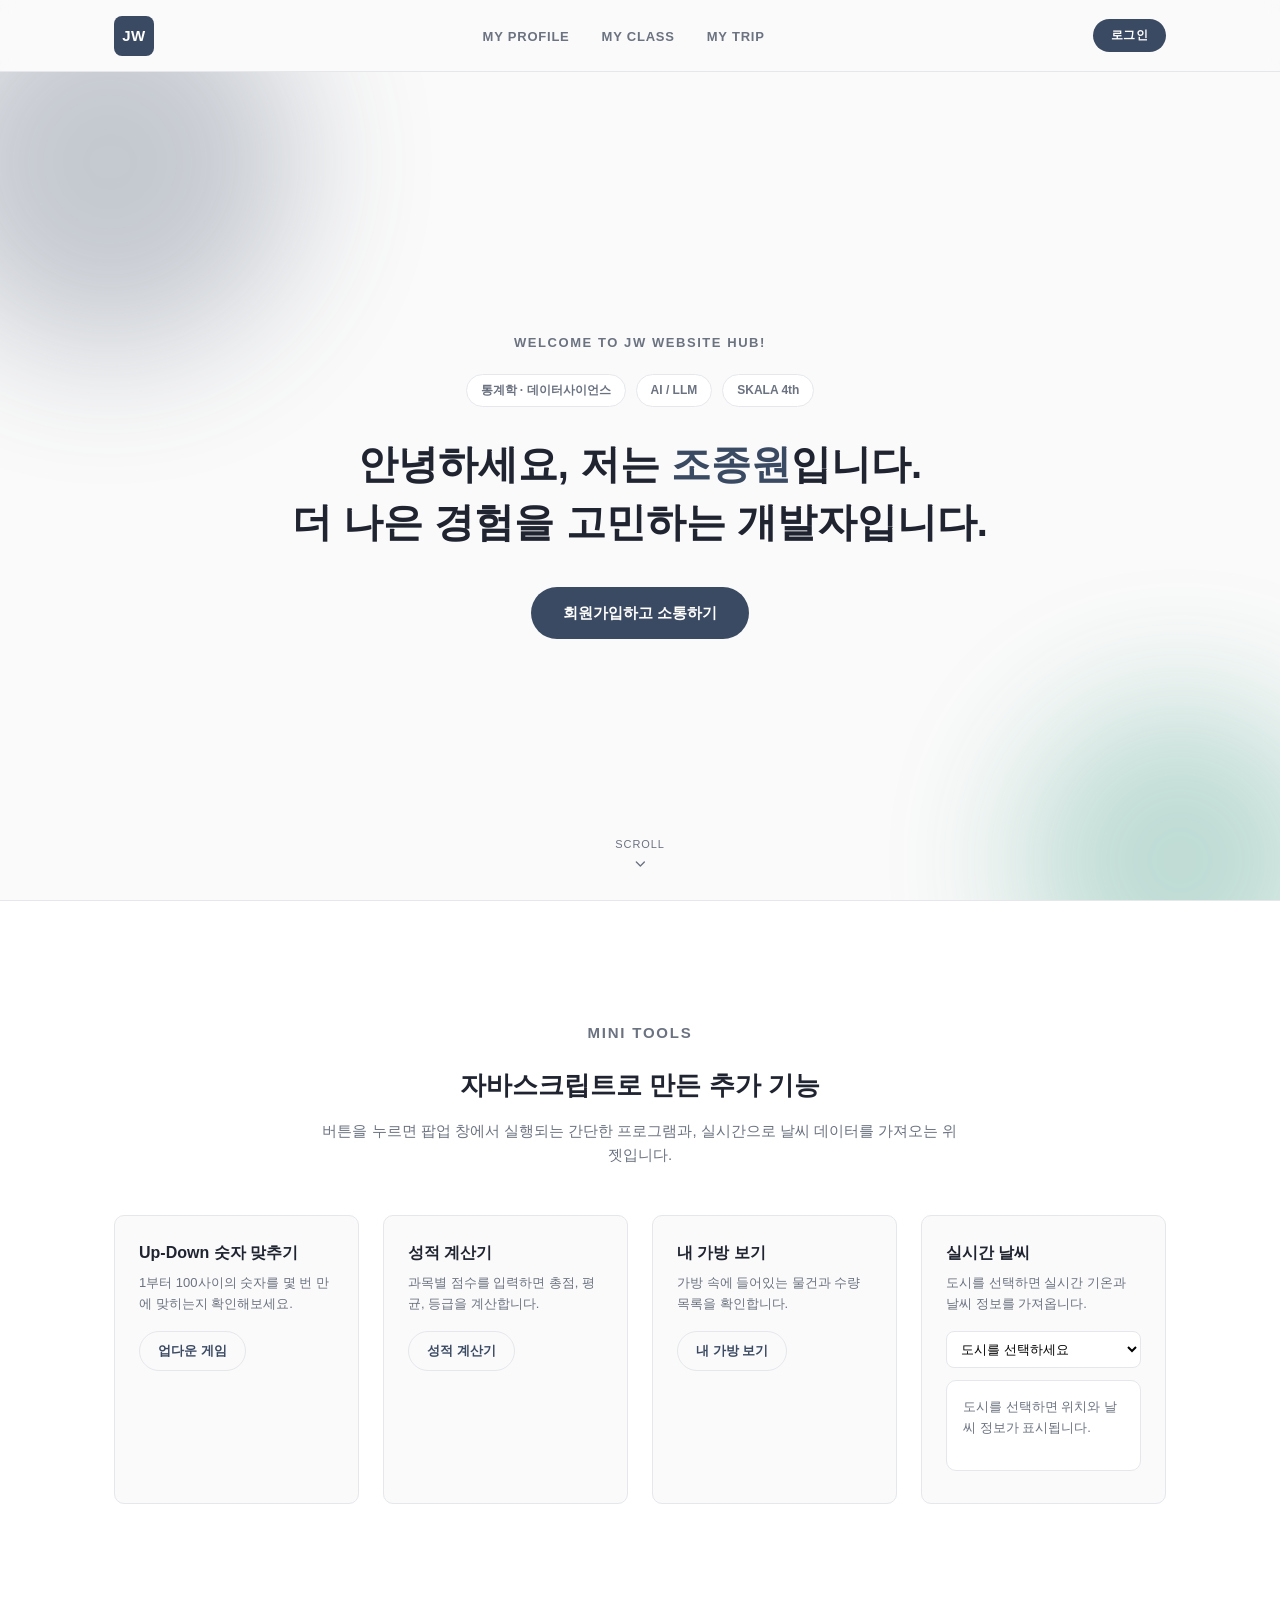
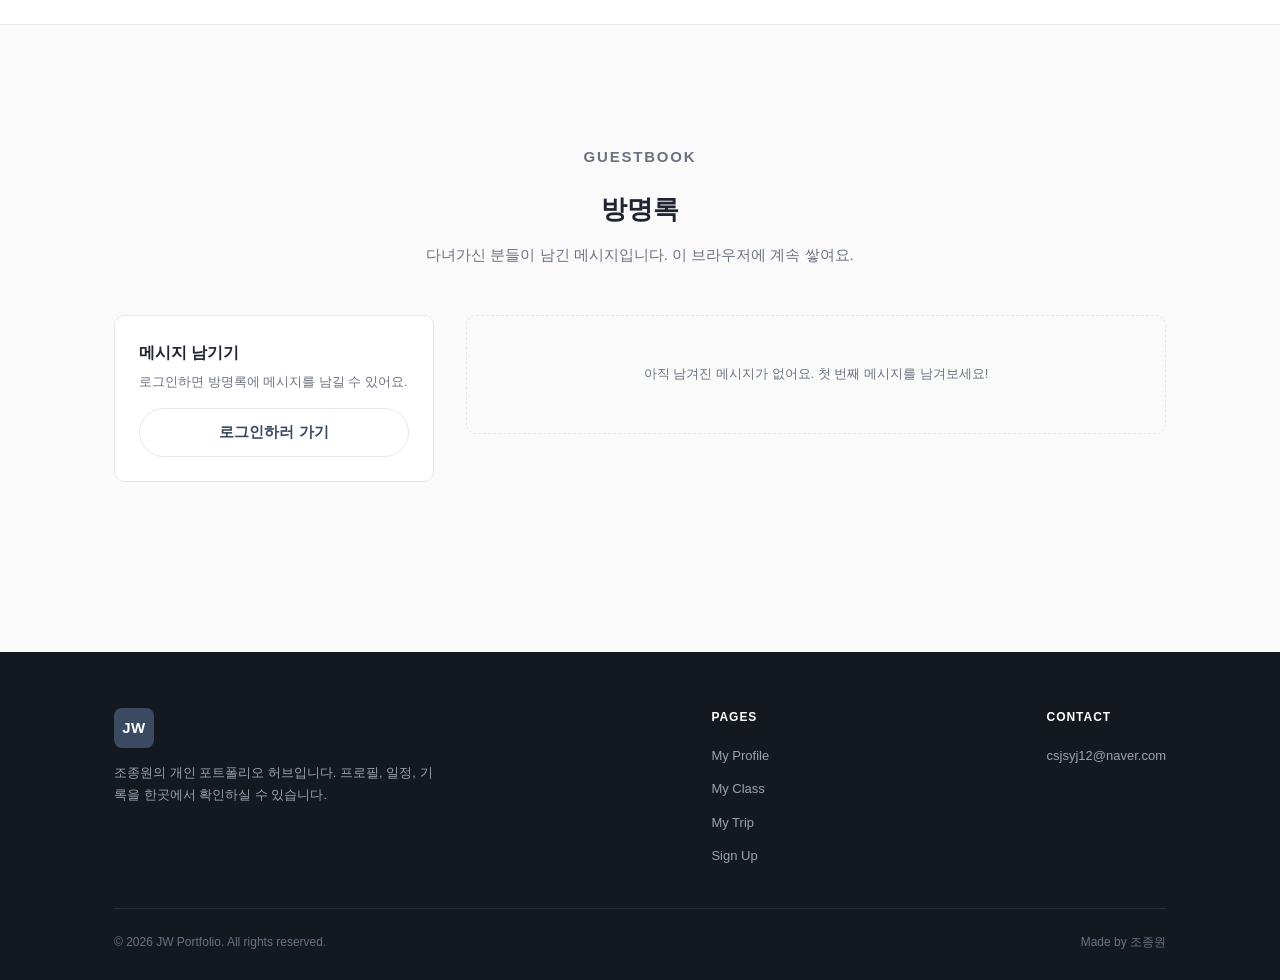
==== commit 3e829166: "index.html 컨텐츠 추가" ====
--- a/index.html
+++ b/index.html
@@ -58,7 +58,7 @@
             padding: 0 24px;
         }
 
-        /* ------ header ------ */
+        /* ----- Header ----- */
         .site-header {
             position: sticky;
             top: 0;
@@ -113,8 +113,61 @@
             font-weight: bold;
         }
 
+        /* ----- Header Auth ----- */
+        .header-auth {
+            display: flex;
+            align-items: center;
+            gap: 10px;
+        }
+
+        .header-login-btn {
+            padding: 8px 18px;
+            border-radius: 999px;
+            font-size: 12px;
+            font-weight: 700;
+            letter-spacing: 0.02em;
+            border: none;
+            cursor: pointer;
+            background: var(--color-accent);
+            color: #fff;
+            font-family: var(--font-sans);
+            transition: background 0.2s ease, transform 0.15s ease, box-shadow 0.2s ease;
+        }
+
+        .header-login-btn:hover {
+            background: var(--color-accent-hover);
+            transform: translateY(-1px);
+            box-shadow: 0 6px 16px rgba(59, 74, 99, 0.25);
+        }
+
+        .header-user-chip {
+            font-size: 13px;
+            font-weight: 700;
+            color: var(--color-text);
+        }
+
+        .header-logout-btn {
+            padding: 7px 16px;
+            border-radius: 999px;
+            font-size: 12px;
+            font-weight: 600;
+            border: 1px solid var(--color-border);
+            background: transparent;
+            color: var(--color-text-muted);
+            cursor: pointer;
+            font-family: var(--font-sans);
+            transition: border-color 0.2s ease, color 0.2s ease;
+        }
+
+        .header-logout-btn:hover {
+            border-color: var(--color-accent);
+            color: var(--color-accent);
+        }
+
         /* ----- Hero ----- */
         .hero {
+            position: relative;
+            overflow: hidden;
             min-height: calc(100vh - var(--header-height));
             display: flex;
             flex-direction: column;
@@ -122,6 +175,126 @@
             justify-content: center;
             text-align: center;
             padding: 80px 24px;
+        }
+
+        .hero > * {
+            position: relative;
+            z-index: 1;
+        }
+
+        .hero-blob {
+            position: absolute;
+            border-radius: 50%;
+            filter: blur(70px);
+            opacity: 0.28;
+            z-index: 0;
+            animation: drift 20s ease-in-out infinite alternate;
+        }
+
+        .hero-blob.one {
+            width: 380px;
+            height: 380px;
+            background: #3b4a63;
+            top: -100px;
+            left: -80px;
+        }
+
+        .hero-blob.two {
+            width: 320px;
+            height: 320px;
+            background: #1f8a70;
+            bottom: -120px;
+            right: -60px;
+            animation-delay: -8s;
+        }
+
+        @keyframes drift {
+            from { transform: translate(0, 0) scale(1);}
+            to {transform: translate(36px, 24px) scale(1.1);}
+        }
+
+        .hero-chips {
+            display: flex;
+            gap: 10px;
+            flex-wrap: wrap;
+            justify-content: center;
+            margin-bottom: 28px;
+        }
+
+        .hero-chip {
+            font-size: 12px;
+            font-weight: 600;
+            padding: 6px 14px;
+            border-radius: 999px;
+            border: 1px solid var(--color-border);
+            background: var(--color-surface);
+            color: var(--color-text-muted);
+        }
+
+        .hero-cta {
+            display: flex;
+            gap: 12px;
+            align-items: center;
+            justify-content: center;
+            flex-wrap: wrap;
+        }
+
+        .welcome-chip {
+            font-size: 15px;
+            font-weight: 700;
+            color: var(--color-text);
+        }
+
+         .scroll-cue {
+            position: absolute;
+            bottom: 28px;
+            left: 50%;
+            transform: translateX(-50%);
+            display: flex;
+            flex-direction: column;
+            align-items: center;
+            gap: 6px;
+            font-size: 11px;
+            letter-spacing: 0.08em;
+            text-transform: uppercase;
+            color: var(--color-text-muted);
+            cursor: pointer;
+            background: none;
+            border: none;
+            font-family: var(--font-sans);
+        }
+ 
+        .scroll-cue svg {
+            width: 16px;
+            height: 16px;
+            animation: bounce 1.8s infinite;
+        }
+ 
+        @keyframes bounce {
+            0%, 100% { transform: translateY(0); }
+            50% { transform: translateY(6px); }
+        }
+ 
+        .reveal {
+            opacity: 0;
+            transform: translateY(24px);
+            transition: opacity 0.7s ease, transform 0.7s ease;
+        }
+ 
+        .reveal.is-visible {
+            opacity: 1;
+            transform: translateY(0);
+        }
+ 
+        @media (prefers-reduced-motion: reduce) {
+            .hero-blob, .scroll-cue svg {
+                animation: none;
+            }
+            .reveal {
+                transition: none;
+                opacity: 1;
+                transform: none;
+            }
         }
 
         .hero-eyebrow {
@@ -183,7 +356,7 @@
             width: 100%;
         }
 
-        /* ----- footer ------ */
+        /* ----- Footer ----- */
         .site-footer {
             margin-top: 50px;
             background: var(--color-footer-bg);
@@ -251,7 +424,7 @@
 
         /* ----- Mini Tools ----- */
         .mini-tools {
-            padding: 80px 0;
+            padding: 120px 0;
             background: var(--color-surface);
             border-top: 1px solid var(--color-border);
             border-bottom: 1px solid var(--color-border);
@@ -346,22 +519,6 @@
             opacity: 0.8;
         }
 
-        .weather-controls {
-            display: flex;
-            gap: 8px;
-            margin-bottom: 12px;
-        }
-
-        .weather-controls select {
-            flex: 1;
-            padding: 9px 10px;
-            border: 1px solid var(--color-border);
-            border-radius: 8px;
-            background: var(--color-surface);
-            font-family: var(--font-sans);
-            font-size: 13px;
-        }
-
         .weather-box {
             min-height: 88px;
             margin-bottom: 8px;
@@ -415,6 +572,289 @@
         .weather-error {
             font-size: 13px;
             color: #c0392b;
+        }
+
+        /* ----- Modal ----- */
+        .modal-overlay {
+            position: fixed;
+            inset: 0;
+            background: rgba(20, 24, 31, 0.5);
+            display: flex;
+            align-items: center;
+            justify-content: center;
+            padding: 24px;
+            z-index: 1000;
+            opacity: 0;
+            pointer-events: none;
+            transition: opacity 0.2s ease;
+        }
+
+        .modal-overlay.open {
+            opacity: 1;
+            pointer-events: auto;
+        }
+
+        .modal {
+            width: 100%;
+            max-width: 420px;
+            background: var(--color-surface);
+            border-radius: var(--radius);
+            padding: 32px 28px 28px;
+            position: relative;
+            box-shadow: 0 24px 60px rgba(20, 24, 31, 0.25);
+            transform: translateY(12px);
+            transition: transform 0.2s ease;
+        }
+
+        .modal-overlay.open .modal {
+            transform: translateY(0);
+        }
+
+        .modal-close {
+            position: absolute;
+            top: 14px;
+            right: 14px;
+            width: 28px;
+            height: 28px;
+            border-radius: 50%;
+            border: none;
+            background: var(--color-bg);
+            color: var(--color-text-muted);
+            font-size: 16px;
+            line-height: 1;
+            cursor: pointer;
+        }
+
+        .modal-body h3 {
+            font-size: 18px;
+            margin-bottom: 6px;
+        }
+
+        .modal-body .modal-desc {
+            font-size: 13px;
+            color: var(--color-text-muted);
+            margin-bottom: 18px;
+        }
+
+        .modal-field {
+            margin-bottom: 12px;
+        }
+
+        .modal-field label {
+            display: block;
+            font-size: 12px;
+            color: var(--color-text-muted);
+            margin-bottom: 6px;
+        }
+
+        .modal-field input {
+            width: 100%;
+            padding: 10px 12px;
+            border: 1px solid var(--color-border);
+            border-radius: 8px;
+            font-family: var(--font-sans);
+            font-size: 14px;
+        }
+
+        .modal-actions {
+            margin-top: 16px;
+        }
+
+        .modal-result {
+            font-size: 13px;
+            margin-top: 16px;
+            padding: 14px;
+            border-radius: 8px;
+            background: var(--color-bg);
+            border: 1px solid var(--color-border);
+            line-height: 1.7;
+        }
+
+        .modal-bag-list {
+            margin-top: 6px;
+        }
+
+        .modal-bag-list li {
+            display: flex;
+            justify-content: space-between;
+            padding: 10px 0;
+            border-bottom: 1px solid var(--color-border);
+            font-size: 14px;
+        }
+
+        .modal-bag-list li:last-child {
+            border-bottom: none;
+        }
+
+        /* ----- Updown Top 10 ----- */
+        .updown-top10 {
+            margin-top: 20px;
+            padding-top: 16px;
+            border-top: 1px solid var(--color-border);
+        }
+
+        .updown-top10 h4 {
+            font-size: 13px;
+            font-weight: 700;
+            margin-bottom: 10px;
+        }
+
+        .updown-top10-list li {
+            display: flex;
+            align-items: center;
+            gap: 8px;
+            padding: 6px 0;
+            font-size: 13px;
+            border-bottom: 1px solid var(--color-border);
+        }
+
+        .updown-top10-list li:last-child {
+            border-bottom: none;
+        }
+
+        .updown-top10-rank {
+            width: 20px;
+            flex-shrink: 0;
+            font-weight: 700;
+            color: var(--color-accent);
+        }
+
+        .updown-top10-name {
+            flex: 1;
+            color: var(--color-text);
+        }
+
+        .updown-top10-tries {
+            color: var(--color-text-muted);
+            font-size: 12px;
+        }
+
+        .updown-top10-empty {
+            font-size: 12px;
+            color: var(--color-text-muted);
+        }
+
+        /* ----- Guestbook ----- */
+        .guestbook {
+            padding: 120px 0;
+        }
+
+        .guestbook-layout {
+            display: grid;
+            grid-template-columns: 320px 1fr;
+            gap: 32px;
+            align-items: start;
+        }
+
+        .guestbook-form-shell {
+            background: var(--color-surface);
+            border: 1px solid var(--color-border);
+            border-radius: var(--radius);
+            padding: 24px;
+            position: sticky;
+            top: calc(var(--header-height) + 24px);
+        }
+
+        .guestbook-form-shell h3 {
+            font-size: 16px;
+            margin-bottom: 6px;
+        }
+
+        .guestbook-form-desc {
+            font-size: 13px;
+            color: var(--color-text-muted);
+            margin-bottom: 16px;
+        }
+
+        .guestbook-author {
+            font-size: 13px;
+            font-weight: 700;
+            color: var(--color-text);
+            margin-bottom: 10px;
+        }
+
+        .guestbook-textarea {
+            width: 100%;
+            min-height: 100px;
+            padding: 10px 12px;
+            border: 1px solid var(--color-border);
+            border-radius: 8px;
+            font-family: var(--font-sans);
+            font-size: 14px;
+            resize: vertical;
+            margin-bottom: 12px;
+        }
+
+        .guestbook-textarea:focus {
+            outline: none;
+            border-color: var(--color-accent);
+        }
+
+        .guestbook-error {
+            color: #c0392b;
+            font-size: 12px;
+            margin-top: -6px;
+            margin-bottom: 10px;
+            min-height: 16px;
+        }
+
+        .guestbook-list {
+            display: flex;
+            flex-direction: column;
+            gap: 14px;
+        }
+
+        .guestbook-entry {
+            background: var(--color-surface);
+            border: 1px solid var(--color-border);
+            border-radius: var(--radius);
+            padding: 18px 20px;
+        }
+
+        .guestbook-entry-head {
+            display: flex;
+            justify-content: space-between;
+            align-items: baseline;
+            gap: 12px;
+            margin-bottom: 8px;
+        }
+
+        .guestbook-entry-name {
+            font-size: 14px;
+            font-weight: 700;
+            color: var(--color-text);
+        }
+
+        .guestbook-entry-time {
+            font-size: 11px;
+            color: var(--color-text-muted);
+            white-space: nowrap;
+        }
+
+        .guestbook-entry-message {
+            font-size: 14px;
+            color: var(--color-text);
+            line-height: 1.6;
+            white-space: pre-wrap;
+            word-break: break-word;
+        }
+
+        .guestbook-empty {
+            text-align: center;
+            padding: 48px 20px;
+            color: var(--color-text-muted);
+            font-size: 13px;
+            border: 1px dashed var(--color-border);
+            border-radius: var(--radius);
+        }
+
+        @media (max-width: 860px) {
+            .guestbook-layout {
+                grid-template-columns: 1fr;
+            }
+            .guestbook-form-shell {
+                position: static;
+            }
         }
     </style>
 </head>
@@ -429,17 +869,31 @@
                 <li><a href="myTrip.html">My Trip</a></li>
             </ul>
             </nav>
+            <div class="header-auth" id="headerAuth"></div>
         </div>
     </header>
 
     <main>
         <section class="hero">
-            <p class="hero-eyebrow">Welcome to JW Website Hub!</p>
-            <h1>
+            <div class="hero-blob one"></div>
+            <div class="hero-blob two"></div>
+            <p class="hero-eyebrow reveal">Welcome to JW Website Hub!</p>
+            <div class="hero-chips reveal">
+                <span class="hero-chip">통계학 · 데이터사이언스</span>
+                <span class="hero-chip">AI / LLM</span>
+                <span class="hero-chip">SKALA 4th</span>
+            </div>
+            <h1 class="reveal">
             안녕하세요, 저는 <span>조종원</span>입니다.<br />
             더 나은 경험을 고민하는 개발자입니다.
             </h1>
-            <a href="signUp.html" class="btn btn-primary">회원가입하고 소통하기</a>
+            <div class="hero-cta reveal" id="heroCta">
+                <a href="signUp.html" class="btn btn-primary">회원가입하고 소통하기</a>    
+            </div>
+            <button type="button" class="scroll-cue" id="scrollCue" aria-label="아래로 스크롤">
+                Scroll
+                <svg viewBox="0 0 24 24" fill="none" stroke="currentColor" stroke-width="2" stroke-linecap="round" stroke-linejoin="round"><polyline points="6 9 12 15 18 9"></polyline></svg>
+            </button>
         </section>
     </main>
     <aside class="mini-tools" id="miniTools" aria-label="자바스크립트로 만든 미니 프로그램">
@@ -484,6 +938,23 @@
         </div>
     </aside>
 
+    <section class="guestbook" id="guestbook">
+        <div class="container">
+            <div class="section-header">
+                <p class="hero-eyebrow">Guestbook</p>
+                <h2>방명록</h2>
+                <p>다녀가신 분들이 남긴 메시지입니다. 이 브라우저에 계속 쌓여요.</p>
+            </div>
+            <div class="guestbook-layout">
+                <div class="guestbook-form-shell">
+                    <h3>메시지 남기기</h3>
+                    <div id="guestbookWriteArea"></div>
+                </div>
+                <div class="guestbook-list" id="guestbookList"></div>
+            </div>
+        </div>
+    </section>
+
     <footer class="site-footer">
         <div class="container">
             <div class="footer-top">
@@ -513,70 +984,462 @@
             </div>
         </div>
     </footer>
+
+    <div class="modal-overlay" id="modalOverlay">
+        <div class="modal" role="dialog" aria-modal="true">
+            <button type="button" class="modal-close" id="modalClose" aria-label="닫기">&times;</button>
+            <div class="modal-body" id="modalBody"></div>
+        </div>
+    </div>
+
     <script>
-        // Up-Down 숫자 맞추기 게임 (prompt/alert 사용)
-        document.getElementById('startUpDown').addEventListener('click', function () {
-            var answer = Math.floor(Math.random() * 100) + 1;
-            var tries = 0;
-        
-            while (true) {
-            var guessStr = window.prompt('1부터 100 사이의 숫자를 입력하세요. (취소를 누르면 게임이 종료됩니다)');
-            if (guessStr === null) {
-                window.alert('게임을 종료합니다.');
+        /* ----- Tools ----- */
+        var TOOLS = {
+            updown: {
+                render: function (body) {
+                    var answer = Math.floor(Math.random() * 100) + 1;
+                    var tries = 0;
+
+                    body.innerHTML =
+                        '<h3>Up-Down 숫자 맞추기</h3>' +
+                        '<p class="modal-desc">1부터 100 사이의 숫자를 맞혀보세요.</p>' +
+                        '<div class="modal-field">' +
+                            '<label for="updownInput">숫자 입력</label>' +
+                            '<input type="number" id="updownInput" min="1" max="100" />' +
+                        '</div>' +
+                        '<div class="modal-actions">' +
+                            '<button type="button" class="btn btn-primary btn-block" id="updownGuessBtn">확인</button>' +
+                        '</div>' +
+                        '<div class="modal-result" id="updownResult">몇 번 만에 맞히는지 도전해보세요!</div>' +
+                        '<div class="updown-top10">' +
+                            '<h4>Top 10 기록</h4>' +
+                            '<ol class="updown-top10-list" id="updownTop10List"></ol>' +
+                        '</div>';
+
+                    var input = body.querySelector('#updownInput');
+                    var resultEl = body.querySelector('#updownResult');
+                    var guessBtn = body.querySelector('#updownGuessBtn');
+                    var top10List = body.querySelector('#updownTop10List');
+
+                    renderUpdownTop10(top10List);
+
+                    function submitGuess() {
+                        var guess = parseInt(input.value, 10);
+                        if (isNaN(guess) || guess < 1 || guess > 100) {
+                            resultEl.textContent = '1부터 100 사이의 숫자를 입력해주세요.';
+                            return;
+                        }
+                        tries++;
+                        if (guess === answer) {
+                            resultEl.textContent = tries + '번 만에 정답을 맞히셨습니다! 정답은 ' + answer + '입니다.';
+                            input.disabled = true;
+                            guessBtn.disabled = true;
+
+                            if (isLoggedIn()) {
+                                saveUpdownScore(tries);
+                                renderUpdownTop10(top10List);
+                            } else {
+                                resultEl.textContent += ' (로그인하면 이 기록이 Top 10에 저장돼요)';
+                            }
+                        } else {
+                            resultEl.textContent = (guess < answer ? '더 큰 숫자입니다.' : '더 작은 숫자입니다.') + ' (' + tries + '번째 시도)';
+                            input.value = '';
+                            input.focus();
+                        }
+                    }
+
+                    guessBtn.addEventListener('click', submitGuess);
+                    input.addEventListener('keydown', function (e) {
+                        if (e.key === 'Enter') submitGuess();
+                    });
+                    input.focus();
+                }
+            },
+
+            grade: {
+                render: function (body) {
+                    var subjects = ['통계수학', '수리통계학', '머신러닝'];
+
+                    var fieldsHtml = subjects.map(function (s, i) {
+                        return (
+                            '<div class="modal-field">' +
+                                '<label for="score' + i + '">' + s + ' 점수 (0~100)</label>' +
+                                '<input type="number" id="score' + i + '" min="0" max="100" />' +
+                            '</div>'
+                        );
+                    }).join('');
+
+                    body.innerHTML =
+                        '<h3>성적 계산기</h3>' +
+                        '<p class="modal-desc">과목별 점수를 입력하면 총점·평균·등급을 계산합니다.</p>' +
+                        fieldsHtml +
+                        '<div class="modal-actions">' +
+                            '<button type="button" class="btn btn-primary btn-block" id="calcGradeBtn">계산하기</button>' +
+                        '</div>' +
+                        '<div class="modal-result" id="gradeResult" style="display:none;"></div>';
+
+                    body.querySelector('#calcGradeBtn').addEventListener('click', function () {
+                        var total = 0;
+                        for (var i = 0; i < subjects.length; i++) {
+                            var v = parseInt(body.querySelector('#score' + i).value, 10);
+                            total += isNaN(v) ? 0 : v;
+                        }
+                        var average = total / subjects.length;
+                        var grade = average >= 90 ? 'A' : average >= 80 ? 'B' : average >= 70 ? 'C' : average >= 60 ? 'D' : 'F';
+
+                        var resultEl = body.querySelector('#gradeResult');
+                        resultEl.style.display = 'block';
+                        resultEl.innerHTML =
+                            '총점: <strong>' + total + '점</strong><br>' +
+                            '평균: <strong>' + average.toFixed(1) + '점</strong><br>' +
+                            '등급: <strong>' + grade + '</strong>';
+                    });
+                }
+            },
+
+            bag: {
+                render: function (body) {
+                    var bag = [
+                        { name: '노트북', count: 1 },
+                        { name: '노트', count: 2 },
+                        { name: '펜', count: 3 },
+                        { name: '이어폰', count: 1 }
+                    ];
+
+                    var itemsHtml = bag.map(function (item) {
+                        return '<li><span>' + item.name + '</span><span>' + item.count + '개</span></li>';
+                    }).join('');
+
+                    body.innerHTML =
+                        '<h3>내 가방 속 물건</h3>' +
+                        '<p class="modal-desc">가방에 들어있는 물건과 수량입니다.</p>' +
+                        '<ul class="modal-bag-list">' + itemsHtml + '</ul>';
+                }
+            },
+
+            login: {
+                render: function (body) {
+                    body.innerHTML =
+                        '<h3>로그인</h3>' +
+                        '<p class="modal-desc">가입하실 때 등록한 이메일과 비밀번호를 입력해주세요.</p>' +
+                        '<div class="modal-field">' +
+                            '<label for="loginEmailInput">이메일</label>' +
+                            '<input type="text" id="loginEmailInput" placeholder="example@email.com" />' +
+                        '</div>' +
+                        '<div class="modal-field">' +
+                            '<label for="loginPasswordInput">비밀번호</label>' +
+                            '<input type="password" id="loginPasswordInput" placeholder="비밀번호를 입력하세요" />' +
+                        '</div>' +
+                        '<div class="modal-actions">' +
+                            '<button type="button" class="btn btn-primary btn-block" id="loginSubmitBtn">로그인</button>' +
+                        '</div>' +
+                        '<div class="modal-result" id="loginResult" style="display:none;"></div>';
+
+                    var emailInput = body.querySelector('#loginEmailInput');
+                    var passwordInput = body.querySelector('#loginPasswordInput');
+                    var resultEl = body.querySelector('#loginResult');
+
+                    function submitLogin() {
+                        var email = emailInput.value.trim();
+                        var password = passwordInput.value;
+
+                        if (!email || !password) {
+                            resultEl.style.display = 'block';
+                            resultEl.textContent = '이메일과 비밀번호를 모두 입력해주세요.';
+                            return;
+                        }
+
+                        var users = [];
+                        try {
+                            users = JSON.parse(localStorage.getItem(USERS_KEY)) || [];
+                        } catch (err) {
+                            users = [];
+                        }
+
+                        var matched = users.find(function (u) {
+                            return u.email === email && u.password === password;
+                        });
+
+                        if (!matched) {
+                            resultEl.style.display = 'block';
+                            resultEl.textContent = '이메일 또는 비밀번호가 일치하지 않습니다. 가입 이력이 없다면 먼저 회원가입해주세요.';
+                            return;
+                        }
+
+                        localStorage.setItem(SESSION_KEY, JSON.stringify({ name: matched.name, email: matched.email }));
+                        renderAuthState();
+                        closeModal();
+                    }
+
+                    body.querySelector('#loginSubmitBtn').addEventListener('click', submitLogin);
+                    passwordInput.addEventListener('keydown', function (e) {
+                        if (e.key === 'Enter') submitLogin();
+                    });
+                    emailInput.focus();
+                }
+            }
+        };
+
+        /* ----- Updown Top 10 ----- */
+        var UPDOWN_SCORES_KEY = 'jwhub_updown_scores';
+
+        function getUpdownScores() {
+            try { return JSON.parse(localStorage.getItem(UPDOWN_SCORES_KEY)) || []; } catch (err) { return []; }
+        }
+
+        function saveUpdownScore(tries) {
+            var session = getSession();
+            if (!session) return;
+
+            var scores = getUpdownScores();
+            scores.push({ name: session.name, tries: tries, createdAt: Date.now() });
+            scores.sort(function (a, b) {
+                return a.tries - b.tries || a.createdAt - b.createdAt;
+            });
+            scores = scores.slice(0, 10);
+            localStorage.setItem(UPDOWN_SCORES_KEY, JSON.stringify(scores));
+        }
+
+        function renderUpdownTop10(listEl) {
+            var scores = getUpdownScores();
+
+            if (scores.length === 0) {
+                listEl.innerHTML = '<li class="updown-top10-empty">아직 기록이 없어요. 로그인하고 첫 기록을 남겨보세요!</li>';
                 return;
             }
-        
-            var guess = parseInt(guessStr, 10);
-            if (isNaN(guess)) {
-                window.alert('숫자만 입력해주세요.');
-                continue;
+
+            listEl.innerHTML = scores.map(function (score, i) {
+                return (
+                    '<li>' +
+                        '<span class="updown-top10-rank">' + (i + 1) + '</span>' +
+                        '<span class="updown-top10-name">' + escapeGuestbookHtml(score.name) + '</span>' +
+                        '<span class="updown-top10-tries">' + score.tries + '번</span>' +
+                    '</li>'
+                );
+            }).join('');
+        }
+
+        var modalOverlay = document.getElementById('modalOverlay');
+        var modalBody = document.getElementById('modalBody');
+
+        function openModal(toolId) {
+            var tool = TOOLS[toolId];
+            if (!tool) return;
+            tool.render(modalBody);
+            modalOverlay.classList.add('open');
+        }
+
+        function closeModal() {
+            modalOverlay.classList.remove('open');
+            modalBody.innerHTML = '';
+        }
+
+        document.getElementById('startUpDown').addEventListener('click', function () { openModal('updown'); });
+        document.getElementById('startGrade').addEventListener('click', function () { openModal('grade'); });
+        document.getElementById('startBag').addEventListener('click', function () { openModal('bag'); });
+        document.getElementById('modalClose').addEventListener('click', closeModal);
+        modalOverlay.addEventListener('click', function (e) {
+            if (e.target === modalOverlay) closeModal();
+        });
+        document.addEventListener('keydown', function (e) {
+            if (e.key === 'Escape') closeModal();
+        });
+
+        /* ----- Scroll Reveal ----- */
+        var revealEls = document.querySelectorAll('.reveal');
+        if ('IntersectionObserver' in window) {
+            var observer = new IntersectionObserver(function (entries) {
+                entries.forEach(function (entry) {
+                    if (entry.isIntersecting) {
+                        entry.target.classList.add('is-visible');
+                        observer.unobserve(entry.target);
+                    }
+                });
+            }, { threshold: 0.15 });
+            revealEls.forEach(function (el) { observer.observe(el); });
+        } else {
+            revealEls.forEach(function (el) { el.classList.add('is-visible'); });
+        }
+
+        document.getElementById('scrollCue').addEventListener('click', function () {
+            document.getElementById('miniTools').scrollIntoView({ behavior: 'smooth' });
+        });
+
+        /* ----- Auth ----- */
+        var USERS_KEY = 'jwhub_users';
+        var SESSION_KEY = 'jwhub_session';
+
+        function getSession() {
+            try {
+                return JSON.parse(localStorage.getItem(SESSION_KEY));
+            } catch (err) {
+                return null;
             }
-        
-            tries++;
-            if (guess === answer) {
-                window.alert(tries + '번 만에 정답을 맞히셨습니다! 정답은 ' + answer + '입니다.');
+        }
+
+        function isLoggedIn() {
+            return !!getSession();
+        }
+
+        function renderAuthState() {
+            var session = getSession();
+
+            /* ----- Header ----- */
+            var headerAuth = document.getElementById('headerAuth');
+            headerAuth.innerHTML = '';
+
+            if (session) {
+                var headerChip = document.createElement('span');
+                headerChip.className = 'header-user-chip';
+                headerChip.textContent = session.name + '님';
+
+                var headerLogoutBtn = document.createElement('button');
+                headerLogoutBtn.type = 'button';
+                headerLogoutBtn.className = 'header-logout-btn';
+                headerLogoutBtn.textContent = '로그아웃';
+                headerLogoutBtn.addEventListener('click', function () {
+                    localStorage.removeItem(SESSION_KEY);
+                    renderAuthState();
+                });
+
+                headerAuth.appendChild(headerChip);
+                headerAuth.appendChild(headerLogoutBtn);
+            } else {
+                var headerLoginBtn = document.createElement('button');
+                headerLoginBtn.type = 'button';
+                headerLoginBtn.className = 'header-login-btn';
+                headerLoginBtn.textContent = '로그인';
+                headerLoginBtn.addEventListener('click', function () { openModal('login'); });
+                headerAuth.appendChild(headerLoginBtn);
+            }
+
+            /* ----- Hero CTA ----- */
+            var cta = document.getElementById('heroCta');
+            cta.innerHTML = '';
+
+            if (session) {
+                var chip = document.createElement('span');
+                chip.className = 'welcome-chip';
+                chip.textContent = session.name + '님, 환영합니다 👋';
+
+                var logoutBtn = document.createElement('button');
+                logoutBtn.type = 'button';
+                logoutBtn.className = 'btn btn-secondary';
+                logoutBtn.textContent = '로그아웃';
+                logoutBtn.addEventListener('click', function () {
+                    localStorage.removeItem(SESSION_KEY);
+                    renderAuthState();
+                });
+
+                cta.appendChild(chip);
+                cta.appendChild(logoutBtn);
+            } else {
+                var link = document.createElement('a');
+                link.href = 'signUp.html';
+                link.className = 'btn btn-primary';
+                link.textContent = '회원가입하고 소통하기';
+                cta.appendChild(link);
+            }
+
+            renderGuestbookWriteArea();
+        }
+
+        renderAuthState();
+
+        /* ----- Guestbook ----- */
+        var GUESTBOOK_KEY = 'jwhub_guestbook';
+
+        function getGuestbookEntries() {
+            try { return JSON.parse(localStorage.getItem(GUESTBOOK_KEY)) || []; } catch (err) { return []; }
+        }
+
+        function saveGuestbookEntries(entries) {
+            localStorage.setItem(GUESTBOOK_KEY, JSON.stringify(entries));
+        }
+
+        function formatGuestbookTime(timestamp) {
+            var d = new Date(timestamp);
+            return d.getFullYear() + '.' + String(d.getMonth() + 1).padStart(2, '0') + '.' + String(d.getDate()).padStart(2, '0') +
+                ' ' + String(d.getHours()).padStart(2, '0') + ':' + String(d.getMinutes()).padStart(2, '0');
+        }
+
+        function renderGuestbookList() {
+            var listEl = document.getElementById('guestbookList');
+            var entries = getGuestbookEntries().slice().sort(function (a, b) { return b.createdAt - a.createdAt; });
+
+            if (entries.length === 0) {
+                listEl.innerHTML = '<div class="guestbook-empty">아직 남겨진 메시지가 없어요. 첫 번째 메시지를 남겨보세요!</div>';
                 return;
             }
-            window.alert(guess < answer ? '더 큰 숫자입니다.' : '더 작은 숫자입니다.');
-            }
-        });
-        
-        // 성적 계산기 (prompt/alert 사용)
-        document.getElementById('startGrade').addEventListener('click', function () {
-            var subjects = ['통계수학', '수리통계학', '머신러닝'];
-            var total = 0;
-        
-            for (var i = 0; i < subjects.length; i++) {
-            var scoreStr = window.prompt(subjects[i] + ' 점수를 입력하세요. (0~100)');
-            if (scoreStr === null) {
-                window.alert('계산을 취소했습니다.');
+
+            listEl.innerHTML = entries.map(function (entry) {
+                return (
+                    '<div class="guestbook-entry">' +
+                        '<div class="guestbook-entry-head">' +
+                            '<span class="guestbook-entry-name">' + escapeGuestbookHtml(entry.name) + '</span>' +
+                            '<span class="guestbook-entry-time">' + formatGuestbookTime(entry.createdAt) + '</span>' +
+                        '</div>' +
+                        '<p class="guestbook-entry-message">' + escapeGuestbookHtml(entry.message) + '</p>' +
+                    '</div>'
+                );
+            }).join('');
+        }
+
+        function escapeGuestbookHtml(str) {
+            return String(str)
+                .replace(/&/g, '&amp;')
+                .replace(/</g, '&lt;')
+                .replace(/>/g, '&gt;')
+                .replace(/"/g, '&quot;');
+        }
+
+        function renderGuestbookWriteArea() {
+            var session = getSession();
+            var writeArea = document.getElementById('guestbookWriteArea');
+
+            if (!session) {
+                writeArea.innerHTML =
+                    '<p class="guestbook-form-desc">로그인하면 방명록에 메시지를 남길 수 있어요.</p>' +
+                    '<button type="button" class="btn btn-secondary btn-block" id="guestbookLoginBtn">로그인하러 가기</button>';
+                document.getElementById('guestbookLoginBtn').addEventListener('click', function () {
+                    openModal('login');
+                });
                 return;
             }
-            var score = parseInt(scoreStr, 10);
-            if (isNaN(score)) score = 0;
-            total += score;
-            }
-        
-            var average = total / subjects.length;
-            var grade = average >= 90 ? 'A' : average >= 80 ? 'B' : average >= 70 ? 'C' : average >= 60 ? 'D' : 'F';
-            window.alert('총점: ' + total + '점\n평균: ' + average.toFixed(1) + '점\n등급: ' + grade);
-        });
-        
-        // 내 가방 보기 (배열 + alert 사용)
-        document.getElementById('startBag').addEventListener('click', function () {
-            var bag = [
-            { name: '노트북', count: 1 },
-            { name: '노트', count: 2 },
-            { name: '펜', count: 3 },
-            { name: '이어폰', count: 1 }
-            ];
-        
-            var message = '내 가방 속 물건 목록\n\n';
-            bag.forEach(function (item) {
-            message += item.name + ' - ' + item.count + '개\n';
+
+            writeArea.innerHTML =
+                '<p class="guestbook-author">' + escapeGuestbookHtml(session.name) + '님으로 작성</p>' +
+                '<textarea class="guestbook-textarea" id="guestbookMessageInput" placeholder="남기고 싶은 메시지를 적어주세요."></textarea>' +
+                '<p class="guestbook-error" id="guestbookError"></p>' +
+                '<button type="button" class="btn btn-primary btn-block" id="guestbookSubmitBtn">남기기</button>';
+
+            var messageInput = document.getElementById('guestbookMessageInput');
+            var errorEl = document.getElementById('guestbookError');
+
+            document.getElementById('guestbookSubmitBtn').addEventListener('click', function () {
+                var message = messageInput.value.trim();
+                if (!message) {
+                    errorEl.textContent = '메시지를 입력해주세요.';
+                    return;
+                }
+                errorEl.textContent = '';
+
+                var entries = getGuestbookEntries();
+                entries.push({
+                    id: Date.now(),
+                    name: session.name,
+                    message: message,
+                    createdAt: Date.now()
+                });
+                saveGuestbookEntries(entries);
+
+                messageInput.value = '';
+                renderGuestbookList();
             });
-            window.alert(message);
-        });
+        }
+
+        renderGuestbookList();
+        renderGuestbookWriteArea();
     </script>   
     <script type="module" src="realtimeInfo.js"></script>
     
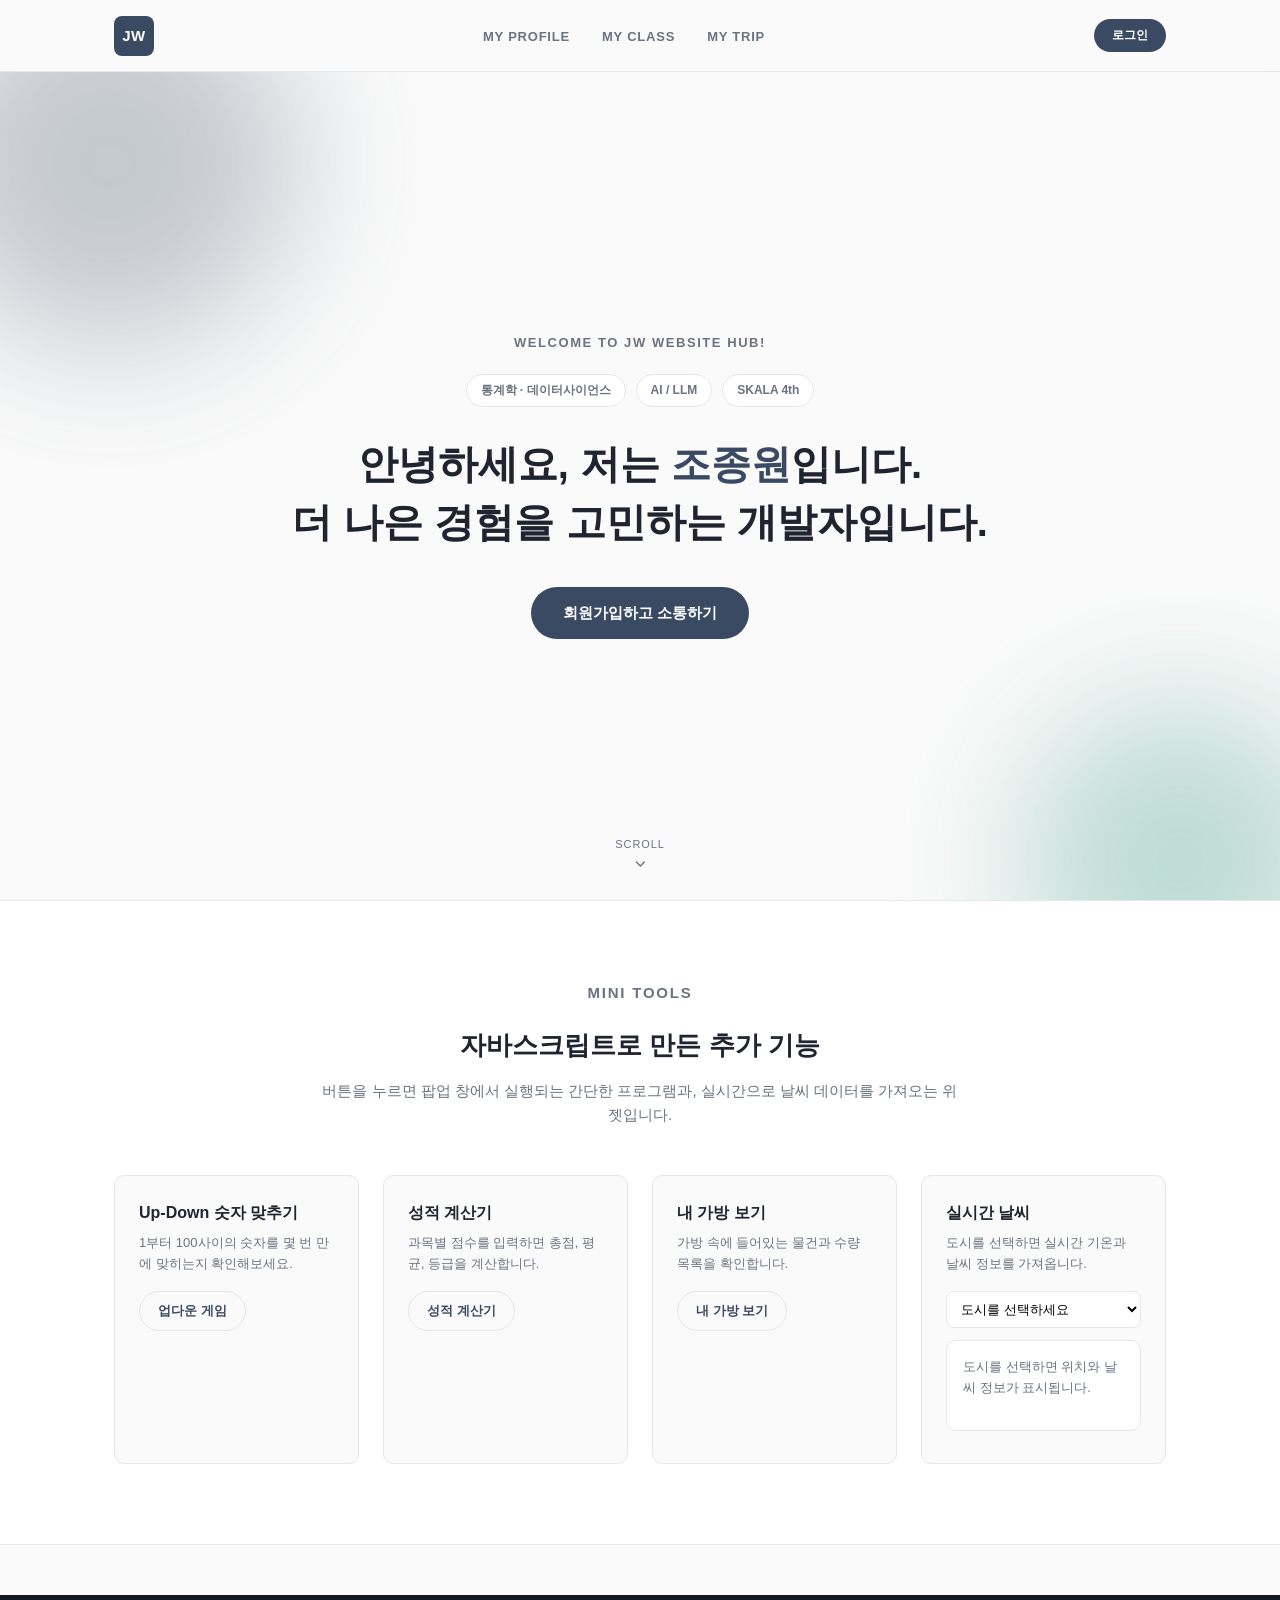
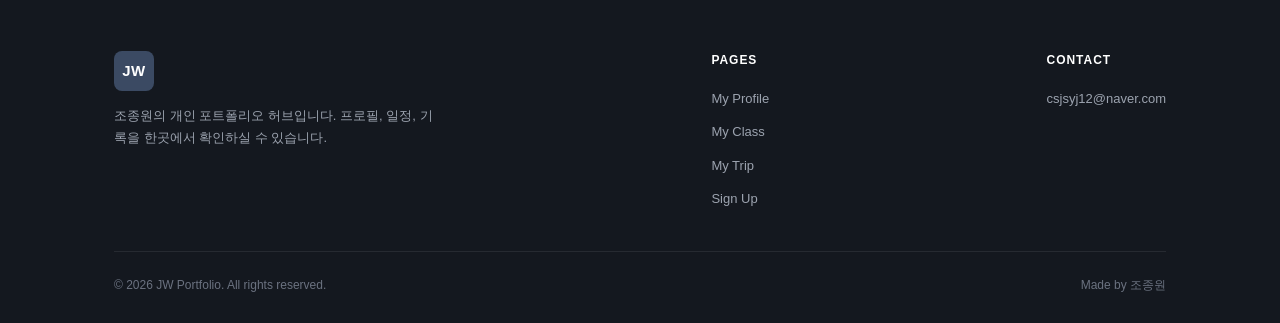
==== commit 413ca739: "일부 디자인 및 로그인 세션 개선" ====
--- a/index.html
+++ b/index.html
@@ -58,7 +58,7 @@
             padding: 0 24px;
         }
 
-        /* ----- Header ----- */
+        /* ------ header ------ */
         .site-header {
             position: sticky;
             top: 0;
@@ -113,57 +113,6 @@
             font-weight: bold;
         }
 
-        /* ----- Header Auth ----- */
-        .header-auth {
-            display: flex;
-            align-items: center;
-            gap: 10px;
-        }
-
-        .header-login-btn {
-            padding: 8px 18px;
-            border-radius: 999px;
-            font-size: 12px;
-            font-weight: 700;
-            letter-spacing: 0.02em;
-            border: none;
-            cursor: pointer;
-            background: var(--color-accent);
-            color: #fff;
-            font-family: var(--font-sans);
-            transition: background 0.2s ease, transform 0.15s ease, box-shadow 0.2s ease;
-        }
-
-        .header-login-btn:hover {
-            background: var(--color-accent-hover);
-            transform: translateY(-1px);
-            box-shadow: 0 6px 16px rgba(59, 74, 99, 0.25);
-        }
-
-        .header-user-chip {
-            font-size: 13px;
-            font-weight: 700;
-            color: var(--color-text);
-        }
-
-        .header-logout-btn {
-            padding: 7px 16px;
-            border-radius: 999px;
-            font-size: 12px;
-            font-weight: 600;
-            border: 1px solid var(--color-border);
-            background: transparent;
-            color: var(--color-text-muted);
-            cursor: pointer;
-            font-family: var(--font-sans);
-            transition: border-color 0.2s ease, color 0.2s ease;
-        }
-
-        .header-logout-btn:hover {
-            border-color: var(--color-accent);
-            color: var(--color-accent);
-        }
-
         /* ----- Hero ----- */
         .hero {
             position: relative;
@@ -356,7 +305,7 @@
             width: 100%;
         }
 
-        /* ----- Footer ----- */
+        /* ----- footer ------ */
         .site-footer {
             margin-top: 50px;
             background: var(--color-footer-bg);
@@ -424,7 +373,7 @@
 
         /* ----- Mini Tools ----- */
         .mini-tools {
-            padding: 120px 0;
+            padding: 80px 0;
             background: var(--color-surface);
             border-top: 1px solid var(--color-border);
             border-bottom: 1px solid var(--color-border);
@@ -519,6 +468,22 @@
             opacity: 0.8;
         }
 
+        .weather-controls {
+            display: flex;
+            gap: 8px;
+            margin-bottom: 12px;
+        }
+
+        .weather-controls select {
+            flex: 1;
+            padding: 9px 10px;
+            border: 1px solid var(--color-border);
+            border-radius: 8px;
+            background: var(--color-surface);
+            font-family: var(--font-sans);
+            font-size: 13px;
+        }
+
         .weather-box {
             min-height: 88px;
             margin-bottom: 8px;
@@ -574,7 +539,7 @@
             color: #c0392b;
         }
 
-        /* ----- Modal ----- */
+        /* ----- log-in ----- */
         .modal-overlay {
             position: fixed;
             inset: 0;
@@ -588,11 +553,7 @@
             pointer-events: none;
             transition: opacity 0.2s ease;
         }
-
-        .modal-overlay.open {
-            opacity: 1;
-            pointer-events: auto;
-        }
+        .modal-overlay.open { opacity: 1; pointer-events: auto; }
 
         .modal {
             width: 100%;
@@ -605,10 +566,7 @@
             transform: translateY(12px);
             transition: transform 0.2s ease;
         }
-
-        .modal-overlay.open .modal {
-            transform: translateY(0);
-        }
+        .modal-overlay.open .modal { transform: translateY(0); }
 
         .modal-close {
             position: absolute;
@@ -621,32 +579,13 @@
             background: var(--color-bg);
             color: var(--color-text-muted);
             font-size: 16px;
-            line-height: 1;
             cursor: pointer;
         }
 
-        .modal-body h3 {
-            font-size: 18px;
-            margin-bottom: 6px;
-        }
-
-        .modal-body .modal-desc {
-            font-size: 13px;
-            color: var(--color-text-muted);
-            margin-bottom: 18px;
-        }
-
-        .modal-field {
-            margin-bottom: 12px;
-        }
-
-        .modal-field label {
-            display: block;
-            font-size: 12px;
-            color: var(--color-text-muted);
-            margin-bottom: 6px;
-        }
-
+        .modal-body h3 { font-size: 18px; margin-bottom: 6px; }
+        .modal-body .modal-desc { font-size: 13px; color: var(--color-text-muted); margin-bottom: 18px; }
+        .modal-field { margin-bottom: 12px; }
+        .modal-field label { display: block; font-size: 12px; color: var(--color-text-muted); margin-bottom: 6px; }
         .modal-field input {
             width: 100%;
             padding: 10px 12px;
@@ -655,11 +594,7 @@
             font-family: var(--font-sans);
             font-size: 14px;
         }
-
-        .modal-actions {
-            margin-top: 16px;
-        }
-
+        .modal-actions { margin-top: 16px; }
         .modal-result {
             font-size: 13px;
             margin-top: 16px;
@@ -670,192 +605,39 @@
             line-height: 1.7;
         }
 
-        .modal-bag-list {
-            margin-top: 6px;
-        }
-
-        .modal-bag-list li {
-            display: flex;
-            justify-content: space-between;
-            padding: 10px 0;
-            border-bottom: 1px solid var(--color-border);
-            font-size: 14px;
-        }
-
-        .modal-bag-list li:last-child {
-            border-bottom: none;
-        }
-
-        /* ----- Updown Top 10 ----- */
-        .updown-top10 {
-            margin-top: 20px;
-            padding-top: 16px;
-            border-top: 1px solid var(--color-border);
-        }
-
-        .updown-top10 h4 {
-            font-size: 13px;
+        .header-auth { display: flex; align-items: center; gap: 10px; }
+        
+        .header-login-btn {
+            padding: 8px 18px;
+            border-radius: 999px;
+            font-size: 12px;
             font-weight: 700;
-            margin-bottom: 10px;
-        }
-
-        .updown-top10-list li {
-            display: flex;
-            align-items: center;
-            gap: 8px;
-            padding: 6px 0;
-            font-size: 13px;
-            border-bottom: 1px solid var(--color-border);
-        }
-
-        .updown-top10-list li:last-child {
-            border-bottom: none;
-        }
-
-        .updown-top10-rank {
-            width: 20px;
-            flex-shrink: 0;
-            font-weight: 700;
-            color: var(--color-accent);
-        }
-
-        .updown-top10-name {
-            flex: 1;
-            color: var(--color-text);
-        }
-
-        .updown-top10-tries {
-            color: var(--color-text-muted);
+            border: none;
+            cursor: pointer;
+            background: var(--color-accent);
+            color: #fff;
+            font-family: var(--font-sans);
+            transition: background 0.2s ease, transform 0.15s ease, box-shadow 0.2s ease;
+        }
+        .header-login-btn:hover {
+            background: var(--color-accent-hover);
+            transform: translateY(-1px);
+            box-shadow: 0 6px 16px rgba(59, 74, 99, 0.25);
+        }
+        .header-user-chip { font-size: 13px; font-weight: 700; color: var(--color-text); }
+        .header-logout-btn {
+            padding: 7px 16px;
+            border-radius: 999px;
             font-size: 12px;
-        }
-
-        .updown-top10-empty {
-            font-size: 12px;
-            color: var(--color-text-muted);
-        }
-
-        /* ----- Guestbook ----- */
-        .guestbook {
-            padding: 120px 0;
-        }
-
-        .guestbook-layout {
-            display: grid;
-            grid-template-columns: 320px 1fr;
-            gap: 32px;
-            align-items: start;
-        }
-
-        .guestbook-form-shell {
-            background: var(--color-surface);
+            font-weight: 600;
             border: 1px solid var(--color-border);
-            border-radius: var(--radius);
-            padding: 24px;
-            position: sticky;
-            top: calc(var(--header-height) + 24px);
-        }
-
-        .guestbook-form-shell h3 {
-            font-size: 16px;
-            margin-bottom: 6px;
-        }
-
-        .guestbook-form-desc {
-            font-size: 13px;
-            color: var(--color-text-muted);
-            margin-bottom: 16px;
-        }
-
-        .guestbook-author {
-            font-size: 13px;
-            font-weight: 700;
-            color: var(--color-text);
-            margin-bottom: 10px;
-        }
-
-        .guestbook-textarea {
-            width: 100%;
-            min-height: 100px;
-            padding: 10px 12px;
-            border: 1px solid var(--color-border);
-            border-radius: 8px;
+            background: transparent;
+            color: var(--color-text-muted);
+            cursor: pointer;
             font-family: var(--font-sans);
-            font-size: 14px;
-            resize: vertical;
-            margin-bottom: 12px;
-        }
-
-        .guestbook-textarea:focus {
-            outline: none;
-            border-color: var(--color-accent);
-        }
-
-        .guestbook-error {
-            color: #c0392b;
-            font-size: 12px;
-            margin-top: -6px;
-            margin-bottom: 10px;
-            min-height: 16px;
-        }
-
-        .guestbook-list {
-            display: flex;
-            flex-direction: column;
-            gap: 14px;
-        }
-
-        .guestbook-entry {
-            background: var(--color-surface);
-            border: 1px solid var(--color-border);
-            border-radius: var(--radius);
-            padding: 18px 20px;
-        }
-
-        .guestbook-entry-head {
-            display: flex;
-            justify-content: space-between;
-            align-items: baseline;
-            gap: 12px;
-            margin-bottom: 8px;
-        }
-
-        .guestbook-entry-name {
-            font-size: 14px;
-            font-weight: 700;
-            color: var(--color-text);
-        }
-
-        .guestbook-entry-time {
-            font-size: 11px;
-            color: var(--color-text-muted);
-            white-space: nowrap;
-        }
-
-        .guestbook-entry-message {
-            font-size: 14px;
-            color: var(--color-text);
-            line-height: 1.6;
-            white-space: pre-wrap;
-            word-break: break-word;
-        }
-
-        .guestbook-empty {
-            text-align: center;
-            padding: 48px 20px;
-            color: var(--color-text-muted);
-            font-size: 13px;
-            border: 1px dashed var(--color-border);
-            border-radius: var(--radius);
-        }
-
-        @media (max-width: 860px) {
-            .guestbook-layout {
-                grid-template-columns: 1fr;
-            }
-            .guestbook-form-shell {
-                position: static;
-            }
-        }
+            transition: border-color 0.2s ease, color 0.2s ease;
+        }
+        .header-logout-btn:hover { border-color: var(--color-accent); color: var(--color-accent); }
     </style>
 </head>
 <body>
@@ -887,7 +669,7 @@
             안녕하세요, 저는 <span>조종원</span>입니다.<br />
             더 나은 경험을 고민하는 개발자입니다.
             </h1>
-            <div class="hero-cta reveal" id="heroCta">
+            <div id="heroCta">
                 <a href="signUp.html" class="btn btn-primary">회원가입하고 소통하기</a>    
             </div>
             <button type="button" class="scroll-cue" id="scrollCue" aria-label="아래로 스크롤">
@@ -938,23 +720,6 @@
         </div>
     </aside>
 
-    <section class="guestbook" id="guestbook">
-        <div class="container">
-            <div class="section-header">
-                <p class="hero-eyebrow">Guestbook</p>
-                <h2>방명록</h2>
-                <p>다녀가신 분들이 남긴 메시지입니다. 이 브라우저에 계속 쌓여요.</p>
-            </div>
-            <div class="guestbook-layout">
-                <div class="guestbook-form-shell">
-                    <h3>메시지 남기기</h3>
-                    <div id="guestbookWriteArea"></div>
-                </div>
-                <div class="guestbook-list" id="guestbookList"></div>
-            </div>
-        </div>
-    </section>
-
     <footer class="site-footer">
         <div class="container">
             <div class="footer-top">
@@ -984,268 +749,78 @@
             </div>
         </div>
     </footer>
-
     <div class="modal-overlay" id="modalOverlay">
         <div class="modal" role="dialog" aria-modal="true">
             <button type="button" class="modal-close" id="modalClose" aria-label="닫기">&times;</button>
             <div class="modal-body" id="modalBody"></div>
         </div>
     </div>
-
     <script>
-        /* ----- Tools ----- */
-        var TOOLS = {
-            updown: {
-                render: function (body) {
-                    var answer = Math.floor(Math.random() * 100) + 1;
-                    var tries = 0;
-
-                    body.innerHTML =
-                        '<h3>Up-Down 숫자 맞추기</h3>' +
-                        '<p class="modal-desc">1부터 100 사이의 숫자를 맞혀보세요.</p>' +
-                        '<div class="modal-field">' +
-                            '<label for="updownInput">숫자 입력</label>' +
-                            '<input type="number" id="updownInput" min="1" max="100" />' +
-                        '</div>' +
-                        '<div class="modal-actions">' +
-                            '<button type="button" class="btn btn-primary btn-block" id="updownGuessBtn">확인</button>' +
-                        '</div>' +
-                        '<div class="modal-result" id="updownResult">몇 번 만에 맞히는지 도전해보세요!</div>' +
-                        '<div class="updown-top10">' +
-                            '<h4>Top 10 기록</h4>' +
-                            '<ol class="updown-top10-list" id="updownTop10List"></ol>' +
-                        '</div>';
-
-                    var input = body.querySelector('#updownInput');
-                    var resultEl = body.querySelector('#updownResult');
-                    var guessBtn = body.querySelector('#updownGuessBtn');
-                    var top10List = body.querySelector('#updownTop10List');
-
-                    renderUpdownTop10(top10List);
-
-                    function submitGuess() {
-                        var guess = parseInt(input.value, 10);
-                        if (isNaN(guess) || guess < 1 || guess > 100) {
-                            resultEl.textContent = '1부터 100 사이의 숫자를 입력해주세요.';
-                            return;
-                        }
-                        tries++;
-                        if (guess === answer) {
-                            resultEl.textContent = tries + '번 만에 정답을 맞히셨습니다! 정답은 ' + answer + '입니다.';
-                            input.disabled = true;
-                            guessBtn.disabled = true;
-
-                            if (isLoggedIn()) {
-                                saveUpdownScore(tries);
-                                renderUpdownTop10(top10List);
-                            } else {
-                                resultEl.textContent += ' (로그인하면 이 기록이 Top 10에 저장돼요)';
-                            }
-                        } else {
-                            resultEl.textContent = (guess < answer ? '더 큰 숫자입니다.' : '더 작은 숫자입니다.') + ' (' + tries + '번째 시도)';
-                            input.value = '';
-                            input.focus();
-                        }
-                    }
-
-                    guessBtn.addEventListener('click', submitGuess);
-                    input.addEventListener('keydown', function (e) {
-                        if (e.key === 'Enter') submitGuess();
-                    });
-                    input.focus();
-                }
-            },
-
-            grade: {
-                render: function (body) {
-                    var subjects = ['통계수학', '수리통계학', '머신러닝'];
-
-                    var fieldsHtml = subjects.map(function (s, i) {
-                        return (
-                            '<div class="modal-field">' +
-                                '<label for="score' + i + '">' + s + ' 점수 (0~100)</label>' +
-                                '<input type="number" id="score' + i + '" min="0" max="100" />' +
-                            '</div>'
-                        );
-                    }).join('');
-
-                    body.innerHTML =
-                        '<h3>성적 계산기</h3>' +
-                        '<p class="modal-desc">과목별 점수를 입력하면 총점·평균·등급을 계산합니다.</p>' +
-                        fieldsHtml +
-                        '<div class="modal-actions">' +
-                            '<button type="button" class="btn btn-primary btn-block" id="calcGradeBtn">계산하기</button>' +
-                        '</div>' +
-                        '<div class="modal-result" id="gradeResult" style="display:none;"></div>';
-
-                    body.querySelector('#calcGradeBtn').addEventListener('click', function () {
-                        var total = 0;
-                        for (var i = 0; i < subjects.length; i++) {
-                            var v = parseInt(body.querySelector('#score' + i).value, 10);
-                            total += isNaN(v) ? 0 : v;
-                        }
-                        var average = total / subjects.length;
-                        var grade = average >= 90 ? 'A' : average >= 80 ? 'B' : average >= 70 ? 'C' : average >= 60 ? 'D' : 'F';
-
-                        var resultEl = body.querySelector('#gradeResult');
-                        resultEl.style.display = 'block';
-                        resultEl.innerHTML =
-                            '총점: <strong>' + total + '점</strong><br>' +
-                            '평균: <strong>' + average.toFixed(1) + '점</strong><br>' +
-                            '등급: <strong>' + grade + '</strong>';
-                    });
-                }
-            },
-
-            bag: {
-                render: function (body) {
-                    var bag = [
-                        { name: '노트북', count: 1 },
-                        { name: '노트', count: 2 },
-                        { name: '펜', count: 3 },
-                        { name: '이어폰', count: 1 }
-                    ];
-
-                    var itemsHtml = bag.map(function (item) {
-                        return '<li><span>' + item.name + '</span><span>' + item.count + '개</span></li>';
-                    }).join('');
-
-                    body.innerHTML =
-                        '<h3>내 가방 속 물건</h3>' +
-                        '<p class="modal-desc">가방에 들어있는 물건과 수량입니다.</p>' +
-                        '<ul class="modal-bag-list">' + itemsHtml + '</ul>';
-                }
-            },
-
-            login: {
-                render: function (body) {
-                    body.innerHTML =
-                        '<h3>로그인</h3>' +
-                        '<p class="modal-desc">가입하실 때 등록한 이메일과 비밀번호를 입력해주세요.</p>' +
-                        '<div class="modal-field">' +
-                            '<label for="loginEmailInput">이메일</label>' +
-                            '<input type="text" id="loginEmailInput" placeholder="example@email.com" />' +
-                        '</div>' +
-                        '<div class="modal-field">' +
-                            '<label for="loginPasswordInput">비밀번호</label>' +
-                            '<input type="password" id="loginPasswordInput" placeholder="비밀번호를 입력하세요" />' +
-                        '</div>' +
-                        '<div class="modal-actions">' +
-                            '<button type="button" class="btn btn-primary btn-block" id="loginSubmitBtn">로그인</button>' +
-                        '</div>' +
-                        '<div class="modal-result" id="loginResult" style="display:none;"></div>';
-
-                    var emailInput = body.querySelector('#loginEmailInput');
-                    var passwordInput = body.querySelector('#loginPasswordInput');
-                    var resultEl = body.querySelector('#loginResult');
-
-                    function submitLogin() {
-                        var email = emailInput.value.trim();
-                        var password = passwordInput.value;
-
-                        if (!email || !password) {
-                            resultEl.style.display = 'block';
-                            resultEl.textContent = '이메일과 비밀번호를 모두 입력해주세요.';
-                            return;
-                        }
-
-                        var users = [];
-                        try {
-                            users = JSON.parse(localStorage.getItem(USERS_KEY)) || [];
-                        } catch (err) {
-                            users = [];
-                        }
-
-                        var matched = users.find(function (u) {
-                            return u.email === email && u.password === password;
-                        });
-
-                        if (!matched) {
-                            resultEl.style.display = 'block';
-                            resultEl.textContent = '이메일 또는 비밀번호가 일치하지 않습니다. 가입 이력이 없다면 먼저 회원가입해주세요.';
-                            return;
-                        }
-
-                        localStorage.setItem(SESSION_KEY, JSON.stringify({ name: matched.name, email: matched.email }));
-                        renderAuthState();
-                        closeModal();
-                    }
-
-                    body.querySelector('#loginSubmitBtn').addEventListener('click', submitLogin);
-                    passwordInput.addEventListener('keydown', function (e) {
-                        if (e.key === 'Enter') submitLogin();
-                    });
-                    emailInput.focus();
-                }
-            }
-        };
-
-        /* ----- Updown Top 10 ----- */
-        var UPDOWN_SCORES_KEY = 'jwhub_updown_scores';
-
-        function getUpdownScores() {
-            try { return JSON.parse(localStorage.getItem(UPDOWN_SCORES_KEY)) || []; } catch (err) { return []; }
-        }
-
-        function saveUpdownScore(tries) {
-            var session = getSession();
-            if (!session) return;
-
-            var scores = getUpdownScores();
-            scores.push({ name: session.name, tries: tries, createdAt: Date.now() });
-            scores.sort(function (a, b) {
-                return a.tries - b.tries || a.createdAt - b.createdAt;
+        // Up-Down 숫자 맞추기 게임 (prompt/alert 사용)
+        document.getElementById('startUpDown').addEventListener('click', function () {
+            var answer = Math.floor(Math.random() * 100) + 1;
+            var tries = 0;
+        
+            while (true) {
+            var guessStr = window.prompt('1부터 100 사이의 숫자를 입력하세요. (취소를 누르면 게임이 종료됩니다)');
+            if (guessStr === null) {
+                window.alert('게임을 종료합니다.');
+                return;
+            }
+        
+            var guess = parseInt(guessStr, 10);
+            if (isNaN(guess)) {
+                window.alert('숫자만 입력해주세요.');
+                continue;
+            }
+        
+            tries++;
+            if (guess === answer) {
+                window.alert(tries + '번 만에 정답을 맞히셨습니다! 정답은 ' + answer + '입니다.');
+                return;
+            }
+            window.alert(guess < answer ? '더 큰 숫자입니다.' : '더 작은 숫자입니다.');
+            }
+        });
+        
+        // 성적 계산기 (prompt/alert 사용)
+        document.getElementById('startGrade').addEventListener('click', function () {
+            var subjects = ['통계수학', '수리통계학', '머신러닝'];
+            var total = 0;
+        
+            for (var i = 0; i < subjects.length; i++) {
+            var scoreStr = window.prompt(subjects[i] + ' 점수를 입력하세요. (0~100)');
+            if (scoreStr === null) {
+                window.alert('계산을 취소했습니다.');
+                return;
+            }
+            var score = parseInt(scoreStr, 10);
+            if (isNaN(score)) score = 0;
+            total += score;
+            }
+        
+            var average = total / subjects.length;
+            var grade = average >= 90 ? 'A' : average >= 80 ? 'B' : average >= 70 ? 'C' : average >= 60 ? 'D' : 'F';
+            window.alert('총점: ' + total + '점\n평균: ' + average.toFixed(1) + '점\n등급: ' + grade);
+        });
+        
+        // 내 가방 보기 (배열 + alert 사용)
+        document.getElementById('startBag').addEventListener('click', function () {
+            var bag = [
+            { name: '노트북', count: 1 },
+            { name: '노트', count: 2 },
+            { name: '펜', count: 3 },
+            { name: '이어폰', count: 1 }
+            ];
+        
+            var message = '내 가방 속 물건 목록\n\n';
+            bag.forEach(function (item) {
+            message += item.name + ' - ' + item.count + '개\n';
             });
-            scores = scores.slice(0, 10);
-            localStorage.setItem(UPDOWN_SCORES_KEY, JSON.stringify(scores));
-        }
-
-        function renderUpdownTop10(listEl) {
-            var scores = getUpdownScores();
-
-            if (scores.length === 0) {
-                listEl.innerHTML = '<li class="updown-top10-empty">아직 기록이 없어요. 로그인하고 첫 기록을 남겨보세요!</li>';
-                return;
-            }
-
-            listEl.innerHTML = scores.map(function (score, i) {
-                return (
-                    '<li>' +
-                        '<span class="updown-top10-rank">' + (i + 1) + '</span>' +
-                        '<span class="updown-top10-name">' + escapeGuestbookHtml(score.name) + '</span>' +
-                        '<span class="updown-top10-tries">' + score.tries + '번</span>' +
-                    '</li>'
-                );
-            }).join('');
-        }
-
-        var modalOverlay = document.getElementById('modalOverlay');
-        var modalBody = document.getElementById('modalBody');
-
-        function openModal(toolId) {
-            var tool = TOOLS[toolId];
-            if (!tool) return;
-            tool.render(modalBody);
-            modalOverlay.classList.add('open');
-        }
-
-        function closeModal() {
-            modalOverlay.classList.remove('open');
-            modalBody.innerHTML = '';
-        }
-
-        document.getElementById('startUpDown').addEventListener('click', function () { openModal('updown'); });
-        document.getElementById('startGrade').addEventListener('click', function () { openModal('grade'); });
-        document.getElementById('startBag').addEventListener('click', function () { openModal('bag'); });
-        document.getElementById('modalClose').addEventListener('click', closeModal);
-        modalOverlay.addEventListener('click', function (e) {
-            if (e.target === modalOverlay) closeModal();
+            window.alert(message);
         });
-        document.addEventListener('keydown', function (e) {
-            if (e.key === 'Escape') closeModal();
-        });
-
-        /* ----- Scroll Reveal ----- */
+
+        // 리빌 애니메이션 실행
         var revealEls = document.querySelectorAll('.reveal');
         if ('IntersectionObserver' in window) {
             var observer = new IntersectionObserver(function (entries) {
@@ -1261,47 +836,34 @@
             revealEls.forEach(function (el) { el.classList.add('is-visible'); });
         }
 
+        // Scroll 버튼 클릭 시 미니 툴 섹션으로 이동
         document.getElementById('scrollCue').addEventListener('click', function () {
             document.getElementById('miniTools').scrollIntoView({ behavior: 'smooth' });
         });
 
-        /* ----- Auth ----- */
+        // 로그인 상태 유지
+
         var USERS_KEY = 'jwhub_users';
         var SESSION_KEY = 'jwhub_session';
 
         function getSession() {
-            try {
-                return JSON.parse(localStorage.getItem(SESSION_KEY));
-            } catch (err) {
-                return null;
-            }
-        }
-
-        function isLoggedIn() {
-            return !!getSession();
+            try { return JSON.parse(localStorage.getItem(SESSION_KEY)); } catch (err) { return null; }
         }
 
         function renderAuthState() {
             var session = getSession();
 
-            /* ----- Header ----- */
             var headerAuth = document.getElementById('headerAuth');
             headerAuth.innerHTML = '';
-
             if (session) {
                 var headerChip = document.createElement('span');
                 headerChip.className = 'header-user-chip';
                 headerChip.textContent = session.name + '님';
-
                 var headerLogoutBtn = document.createElement('button');
                 headerLogoutBtn.type = 'button';
                 headerLogoutBtn.className = 'header-logout-btn';
                 headerLogoutBtn.textContent = '로그아웃';
-                headerLogoutBtn.addEventListener('click', function () {
-                    localStorage.removeItem(SESSION_KEY);
-                    renderAuthState();
-                });
-
+                headerLogoutBtn.addEventListener('click', function () { localStorage.removeItem(SESSION_KEY); renderAuthState(); });
                 headerAuth.appendChild(headerChip);
                 headerAuth.appendChild(headerLogoutBtn);
             } else {
@@ -1313,24 +875,17 @@
                 headerAuth.appendChild(headerLoginBtn);
             }
 
-            /* ----- Hero CTA ----- */
             var cta = document.getElementById('heroCta');
             cta.innerHTML = '';
-
             if (session) {
                 var chip = document.createElement('span');
                 chip.className = 'welcome-chip';
                 chip.textContent = session.name + '님, 환영합니다 👋';
-
                 var logoutBtn = document.createElement('button');
                 logoutBtn.type = 'button';
                 logoutBtn.className = 'btn btn-secondary';
                 logoutBtn.textContent = '로그아웃';
-                logoutBtn.addEventListener('click', function () {
-                    localStorage.removeItem(SESSION_KEY);
-                    renderAuthState();
-                });
-
+                logoutBtn.addEventListener('click', function () { localStorage.removeItem(SESSION_KEY); renderAuthState(); });
                 cta.appendChild(chip);
                 cta.appendChild(logoutBtn);
             } else {
@@ -1340,106 +895,62 @@
                 link.textContent = '회원가입하고 소통하기';
                 cta.appendChild(link);
             }
-
-            renderGuestbookWriteArea();
         }
 
         renderAuthState();
 
-        /* ----- Guestbook ----- */
-        var GUESTBOOK_KEY = 'jwhub_guestbook';
-
-        function getGuestbookEntries() {
-            try { return JSON.parse(localStorage.getItem(GUESTBOOK_KEY)) || []; } catch (err) { return []; }
-        }
-
-        function saveGuestbookEntries(entries) {
-            localStorage.setItem(GUESTBOOK_KEY, JSON.stringify(entries));
-        }
-
-        function formatGuestbookTime(timestamp) {
-            var d = new Date(timestamp);
-            return d.getFullYear() + '.' + String(d.getMonth() + 1).padStart(2, '0') + '.' + String(d.getDate()).padStart(2, '0') +
-                ' ' + String(d.getHours()).padStart(2, '0') + ':' + String(d.getMinutes()).padStart(2, '0');
-        }
-
-        function renderGuestbookList() {
-            var listEl = document.getElementById('guestbookList');
-            var entries = getGuestbookEntries().slice().sort(function (a, b) { return b.createdAt - a.createdAt; });
-
-            if (entries.length === 0) {
-                listEl.innerHTML = '<div class="guestbook-empty">아직 남겨진 메시지가 없어요. 첫 번째 메시지를 남겨보세요!</div>';
-                return;
-            }
-
-            listEl.innerHTML = entries.map(function (entry) {
-                return (
-                    '<div class="guestbook-entry">' +
-                        '<div class="guestbook-entry-head">' +
-                            '<span class="guestbook-entry-name">' + escapeGuestbookHtml(entry.name) + '</span>' +
-                            '<span class="guestbook-entry-time">' + formatGuestbookTime(entry.createdAt) + '</span>' +
-                        '</div>' +
-                        '<p class="guestbook-entry-message">' + escapeGuestbookHtml(entry.message) + '</p>' +
-                    '</div>'
-                );
-            }).join('');
-        }
-
-        function escapeGuestbookHtml(str) {
-            return String(str)
-                .replace(/&/g, '&amp;')
-                .replace(/</g, '&lt;')
-                .replace(/>/g, '&gt;')
-                .replace(/"/g, '&quot;');
-        }
-
-        function renderGuestbookWriteArea() {
-            var session = getSession();
-            var writeArea = document.getElementById('guestbookWriteArea');
-
-            if (!session) {
-                writeArea.innerHTML =
-                    '<p class="guestbook-form-desc">로그인하면 방명록에 메시지를 남길 수 있어요.</p>' +
-                    '<button type="button" class="btn btn-secondary btn-block" id="guestbookLoginBtn">로그인하러 가기</button>';
-                document.getElementById('guestbookLoginBtn').addEventListener('click', function () {
-                    openModal('login');
-                });
-                return;
-            }
-
-            writeArea.innerHTML =
-                '<p class="guestbook-author">' + escapeGuestbookHtml(session.name) + '님으로 작성</p>' +
-                '<textarea class="guestbook-textarea" id="guestbookMessageInput" placeholder="남기고 싶은 메시지를 적어주세요."></textarea>' +
-                '<p class="guestbook-error" id="guestbookError"></p>' +
-                '<button type="button" class="btn btn-primary btn-block" id="guestbookSubmitBtn">남기기</button>';
-
-            var messageInput = document.getElementById('guestbookMessageInput');
-            var errorEl = document.getElementById('guestbookError');
-
-            document.getElementById('guestbookSubmitBtn').addEventListener('click', function () {
-                var message = messageInput.value.trim();
-                if (!message) {
-                    errorEl.textContent = '메시지를 입력해주세요.';
-                    return;
+        //모달 열고 닫기
+        var TOOLS = {
+            login: {
+                render: function (body) {
+                    body.innerHTML =
+                        '<h3>로그인</h3>' +
+                        '<p class="modal-desc">가입하실 때 등록한 이메일과 비밀번호를 입력해주세요.</p>' +
+                        '<div class="modal-field"><label>이메일</label><input type="text" id="loginEmailInput" placeholder="example@email.com" /></div>' +
+                        '<div class="modal-field"><label>비밀번호</label><input type="password" id="loginPasswordInput" placeholder="비밀번호를 입력하세요" /></div>' +
+                        '<div class="modal-actions"><button type="button" class="btn btn-primary btn-block" id="loginSubmitBtn">로그인</button></div>' +
+                        '<div class="modal-result" id="loginResult" style="display:none;"></div>';
+
+                    var emailInput = body.querySelector('#loginEmailInput');
+                    var passwordInput = body.querySelector('#loginPasswordInput');
+                    var resultEl = body.querySelector('#loginResult');
+
+                    body.querySelector('#loginSubmitBtn').addEventListener('click', function () {
+                        var email = emailInput.value.trim();
+                        var password = passwordInput.value;
+                        if (!email || !password) {
+                            resultEl.style.display = 'block';
+                            resultEl.textContent = '이메일과 비밀번호를 모두 입력해주세요.';
+                            return;
+                        }
+                        var users = JSON.parse(localStorage.getItem(USERS_KEY)) || [];
+                        var matched = users.find(function (u) { return u.email === email && u.password === password; });
+                        if (!matched) {
+                            resultEl.style.display = 'block';
+                            resultEl.textContent = '이메일 또는 비밀번호가 일치하지 않습니다.';
+                            return;
+                        }
+                        localStorage.setItem(SESSION_KEY, JSON.stringify({ name: matched.name, email: matched.email }));
+                        renderAuthState();
+                        closeModal();
+                    });
                 }
-                errorEl.textContent = '';
-
-                var entries = getGuestbookEntries();
-                entries.push({
-                    id: Date.now(),
-                    name: session.name,
-                    message: message,
-                    createdAt: Date.now()
-                });
-                saveGuestbookEntries(entries);
-
-                messageInput.value = '';
-                renderGuestbookList();
-            });
-        }
-
-        renderGuestbookList();
-        renderGuestbookWriteArea();
+            }
+        };
+        var modalOverlay = document.getElementById('modalOverlay');
+        var modalBody = document.getElementById('modalBody');
+
+        function openModal(toolId) {
+            TOOLS[toolId].render(modalBody);
+            modalOverlay.classList.add('open');
+        }
+        function closeModal() {
+            modalOverlay.classList.remove('open');
+            modalBody.innerHTML = '';
+        }
+        document.getElementById('modalClose').addEventListener('click', closeModal);
+        modalOverlay.addEventListener('click', function (e) { if (e.target === modalOverlay) closeModal(); });
+        document.addEventListener('keydown', function (e) { if (e.key === 'Escape') closeModal(); });
     </script>   
     <script type="module" src="realtimeInfo.js"></script>
     
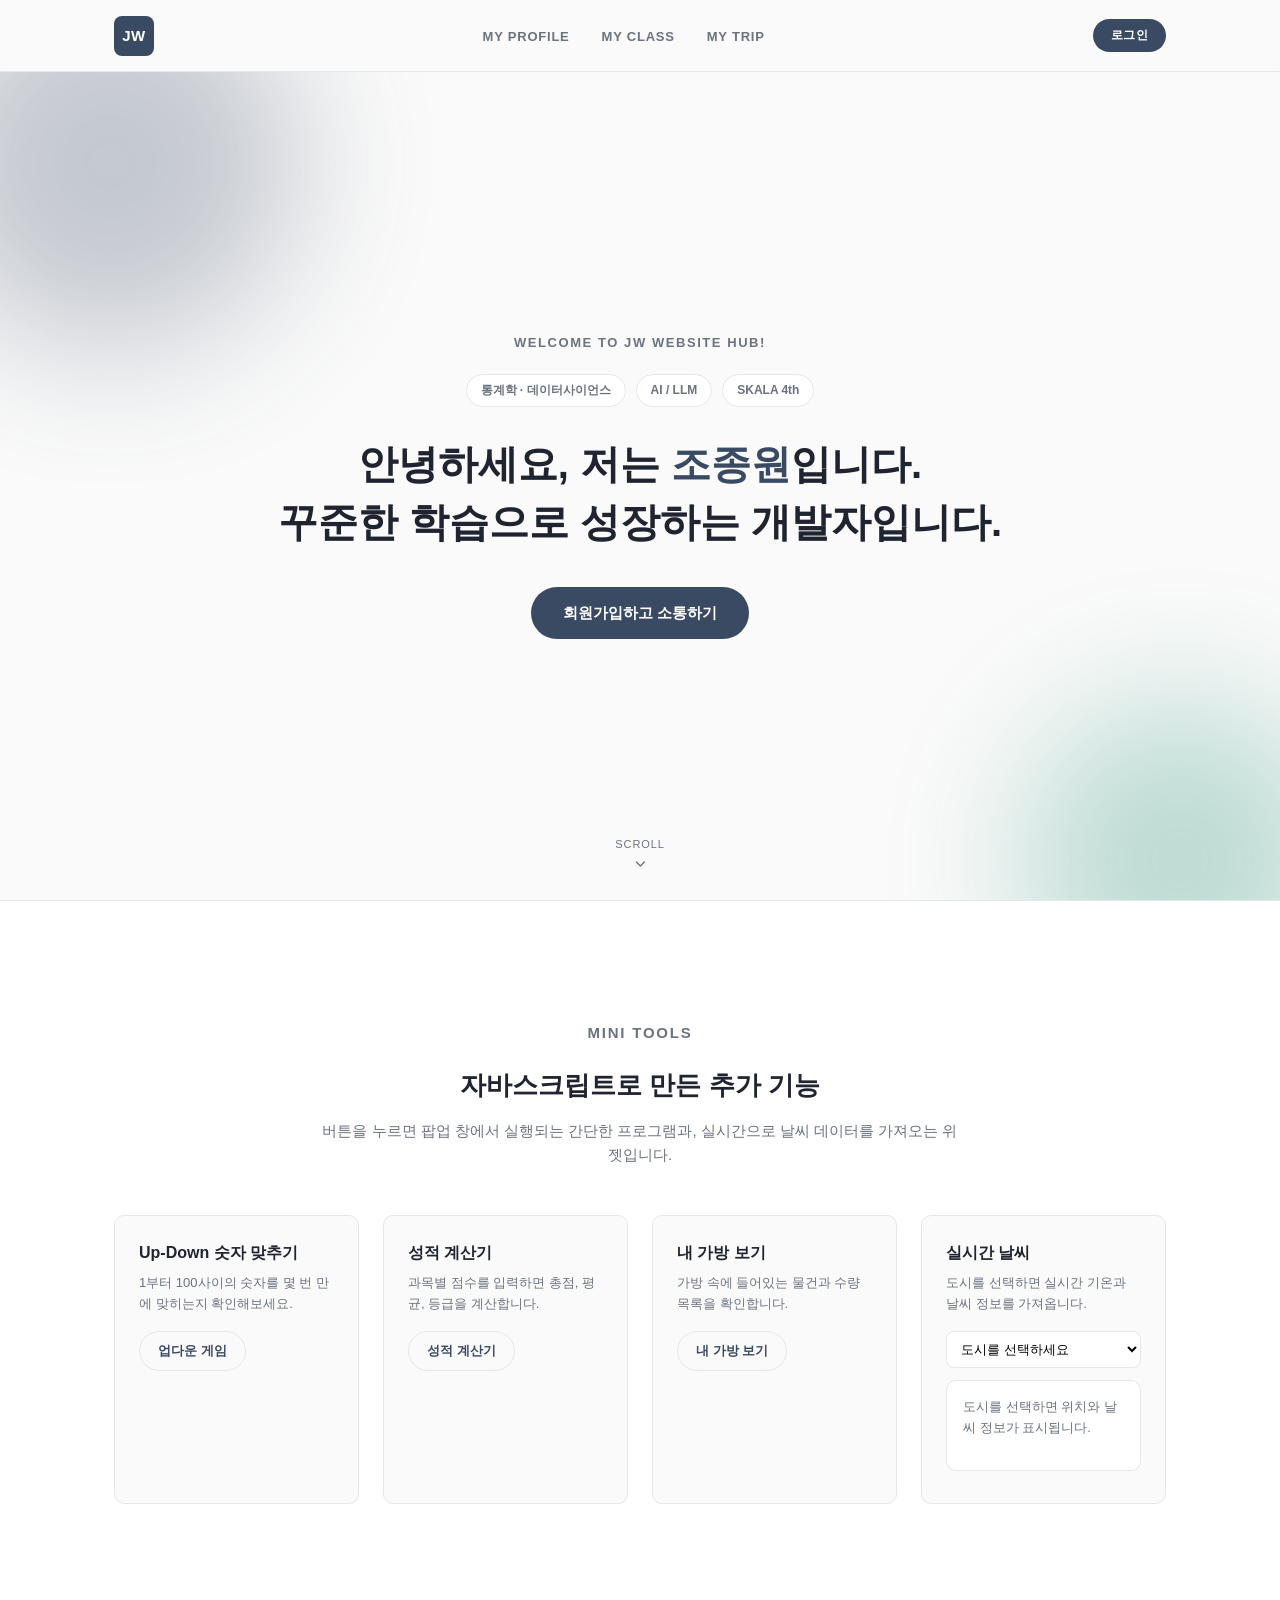
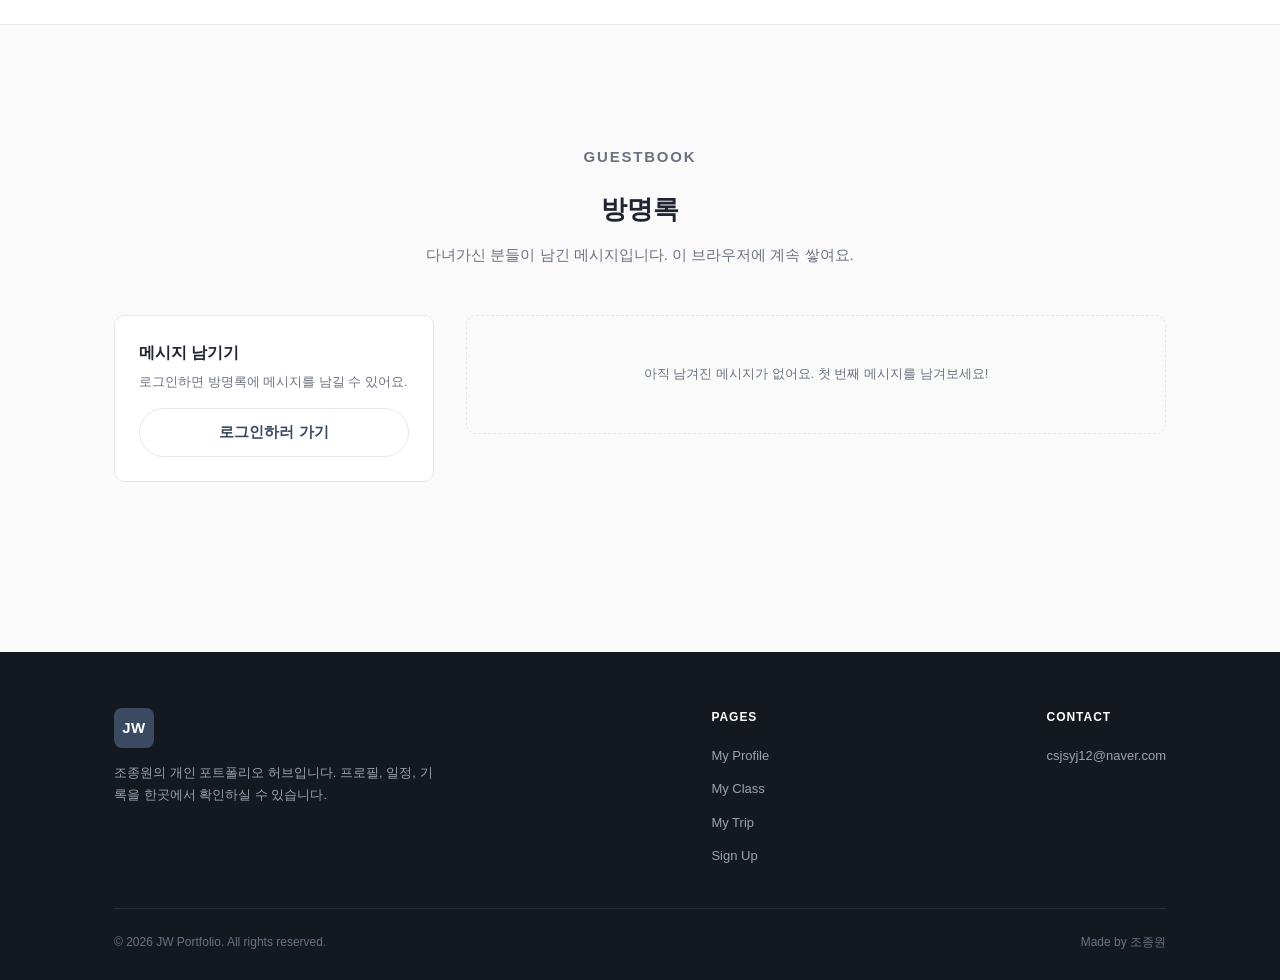
==== commit 7ea304fc: "파일 내용 수정" ====
--- a/index.html
+++ b/index.html
@@ -58,7 +58,7 @@
             padding: 0 24px;
         }
 
-        /* ------ header ------ */
+        /* ----- Header ----- */
         .site-header {
             position: sticky;
             top: 0;
@@ -113,6 +113,57 @@
             font-weight: bold;
         }
 
+        /* ----- Header Auth ----- */
+        .header-auth {
+            display: flex;
+            align-items: center;
+            gap: 10px;
+        }
+
+        .header-login-btn {
+            padding: 8px 18px;
+            border-radius: 999px;
+            font-size: 12px;
+            font-weight: 700;
+            letter-spacing: 0.02em;
+            border: none;
+            cursor: pointer;
+            background: var(--color-accent);
+            color: #fff;
+            font-family: var(--font-sans);
+            transition: background 0.2s ease, transform 0.15s ease, box-shadow 0.2s ease;
+        }
+
+        .header-login-btn:hover {
+            background: var(--color-accent-hover);
+            transform: translateY(-1px);
+            box-shadow: 0 6px 16px rgba(59, 74, 99, 0.25);
+        }
+
+        .header-user-chip {
+            font-size: 13px;
+            font-weight: 700;
+            color: var(--color-text);
+        }
+
+        .header-logout-btn {
+            padding: 7px 16px;
+            border-radius: 999px;
+            font-size: 12px;
+            font-weight: 600;
+            border: 1px solid var(--color-border);
+            background: transparent;
+            color: var(--color-text-muted);
+            cursor: pointer;
+            font-family: var(--font-sans);
+            transition: border-color 0.2s ease, color 0.2s ease;
+        }
+
+        .header-logout-btn:hover {
+            border-color: var(--color-accent);
+            color: var(--color-accent);
+        }
+
         /* ----- Hero ----- */
         .hero {
             position: relative;
@@ -305,7 +356,7 @@
             width: 100%;
         }
 
-        /* ----- footer ------ */
+        /* ----- Footer ----- */
         .site-footer {
             margin-top: 50px;
             background: var(--color-footer-bg);
@@ -373,7 +424,7 @@
 
         /* ----- Mini Tools ----- */
         .mini-tools {
-            padding: 80px 0;
+            padding: 120px 0;
             background: var(--color-surface);
             border-top: 1px solid var(--color-border);
             border-bottom: 1px solid var(--color-border);
@@ -468,22 +519,6 @@
             opacity: 0.8;
         }
 
-        .weather-controls {
-            display: flex;
-            gap: 8px;
-            margin-bottom: 12px;
-        }
-
-        .weather-controls select {
-            flex: 1;
-            padding: 9px 10px;
-            border: 1px solid var(--color-border);
-            border-radius: 8px;
-            background: var(--color-surface);
-            font-family: var(--font-sans);
-            font-size: 13px;
-        }
-
         .weather-box {
             min-height: 88px;
             margin-bottom: 8px;
@@ -539,7 +574,7 @@
             color: #c0392b;
         }
 
-        /* ----- log-in ----- */
+        /* ----- Modal ----- */
         .modal-overlay {
             position: fixed;
             inset: 0;
@@ -553,7 +588,11 @@
             pointer-events: none;
             transition: opacity 0.2s ease;
         }
-        .modal-overlay.open { opacity: 1; pointer-events: auto; }
+
+        .modal-overlay.open {
+            opacity: 1;
+            pointer-events: auto;
+        }
 
         .modal {
             width: 100%;
@@ -566,7 +605,10 @@
             transform: translateY(12px);
             transition: transform 0.2s ease;
         }
-        .modal-overlay.open .modal { transform: translateY(0); }
+
+        .modal-overlay.open .modal {
+            transform: translateY(0);
+        }
 
         .modal-close {
             position: absolute;
@@ -579,13 +621,32 @@
             background: var(--color-bg);
             color: var(--color-text-muted);
             font-size: 16px;
+            line-height: 1;
             cursor: pointer;
         }
 
-        .modal-body h3 { font-size: 18px; margin-bottom: 6px; }
-        .modal-body .modal-desc { font-size: 13px; color: var(--color-text-muted); margin-bottom: 18px; }
-        .modal-field { margin-bottom: 12px; }
-        .modal-field label { display: block; font-size: 12px; color: var(--color-text-muted); margin-bottom: 6px; }
+        .modal-body h3 {
+            font-size: 18px;
+            margin-bottom: 6px;
+        }
+
+        .modal-body .modal-desc {
+            font-size: 13px;
+            color: var(--color-text-muted);
+            margin-bottom: 18px;
+        }
+
+        .modal-field {
+            margin-bottom: 12px;
+        }
+
+        .modal-field label {
+            display: block;
+            font-size: 12px;
+            color: var(--color-text-muted);
+            margin-bottom: 6px;
+        }
+
         .modal-field input {
             width: 100%;
             padding: 10px 12px;
@@ -594,7 +655,11 @@
             font-family: var(--font-sans);
             font-size: 14px;
         }
-        .modal-actions { margin-top: 16px; }
+
+        .modal-actions {
+            margin-top: 16px;
+        }
+
         .modal-result {
             font-size: 13px;
             margin-top: 16px;
@@ -605,39 +670,192 @@
             line-height: 1.7;
         }
 
-        .header-auth { display: flex; align-items: center; gap: 10px; }
-        
-        .header-login-btn {
-            padding: 8px 18px;
-            border-radius: 999px;
+        .modal-bag-list {
+            margin-top: 6px;
+        }
+
+        .modal-bag-list li {
+            display: flex;
+            justify-content: space-between;
+            padding: 10px 0;
+            border-bottom: 1px solid var(--color-border);
+            font-size: 14px;
+        }
+
+        .modal-bag-list li:last-child {
+            border-bottom: none;
+        }
+
+        /* ----- Updown Top 10 ----- */
+        .updown-top10 {
+            margin-top: 20px;
+            padding-top: 16px;
+            border-top: 1px solid var(--color-border);
+        }
+
+        .updown-top10 h4 {
+            font-size: 13px;
+            font-weight: 700;
+            margin-bottom: 10px;
+        }
+
+        .updown-top10-list li {
+            display: flex;
+            align-items: center;
+            gap: 8px;
+            padding: 6px 0;
+            font-size: 13px;
+            border-bottom: 1px solid var(--color-border);
+        }
+
+        .updown-top10-list li:last-child {
+            border-bottom: none;
+        }
+
+        .updown-top10-rank {
+            width: 20px;
+            flex-shrink: 0;
+            font-weight: 700;
+            color: var(--color-accent);
+        }
+
+        .updown-top10-name {
+            flex: 1;
+            color: var(--color-text);
+        }
+
+        .updown-top10-tries {
+            color: var(--color-text-muted);
             font-size: 12px;
+        }
+
+        .updown-top10-empty {
+            font-size: 12px;
+            color: var(--color-text-muted);
+        }
+
+        /* ----- Guestbook ----- */
+        .guestbook {
+            padding: 120px 0;
+        }
+
+        .guestbook-layout {
+            display: grid;
+            grid-template-columns: 320px 1fr;
+            gap: 32px;
+            align-items: start;
+        }
+
+        .guestbook-form-shell {
+            background: var(--color-surface);
+            border: 1px solid var(--color-border);
+            border-radius: var(--radius);
+            padding: 24px;
+            position: sticky;
+            top: calc(var(--header-height) + 24px);
+        }
+
+        .guestbook-form-shell h3 {
+            font-size: 16px;
+            margin-bottom: 6px;
+        }
+
+        .guestbook-form-desc {
+            font-size: 13px;
+            color: var(--color-text-muted);
+            margin-bottom: 16px;
+        }
+
+        .guestbook-author {
+            font-size: 13px;
             font-weight: 700;
-            border: none;
-            cursor: pointer;
-            background: var(--color-accent);
-            color: #fff;
+            color: var(--color-text);
+            margin-bottom: 10px;
+        }
+
+        .guestbook-textarea {
+            width: 100%;
+            min-height: 100px;
+            padding: 10px 12px;
+            border: 1px solid var(--color-border);
+            border-radius: 8px;
             font-family: var(--font-sans);
-            transition: background 0.2s ease, transform 0.15s ease, box-shadow 0.2s ease;
-        }
-        .header-login-btn:hover {
-            background: var(--color-accent-hover);
-            transform: translateY(-1px);
-            box-shadow: 0 6px 16px rgba(59, 74, 99, 0.25);
-        }
-        .header-user-chip { font-size: 13px; font-weight: 700; color: var(--color-text); }
-        .header-logout-btn {
-            padding: 7px 16px;
-            border-radius: 999px;
+            font-size: 14px;
+            resize: vertical;
+            margin-bottom: 12px;
+        }
+
+        .guestbook-textarea:focus {
+            outline: none;
+            border-color: var(--color-accent);
+        }
+
+        .guestbook-error {
+            color: #c0392b;
             font-size: 12px;
-            font-weight: 600;
+            margin-top: -6px;
+            margin-bottom: 10px;
+            min-height: 16px;
+        }
+
+        .guestbook-list {
+            display: flex;
+            flex-direction: column;
+            gap: 14px;
+        }
+
+        .guestbook-entry {
+            background: var(--color-surface);
             border: 1px solid var(--color-border);
-            background: transparent;
-            color: var(--color-text-muted);
-            cursor: pointer;
-            font-family: var(--font-sans);
-            transition: border-color 0.2s ease, color 0.2s ease;
-        }
-        .header-logout-btn:hover { border-color: var(--color-accent); color: var(--color-accent); }
+            border-radius: var(--radius);
+            padding: 18px 20px;
+        }
+
+        .guestbook-entry-head {
+            display: flex;
+            justify-content: space-between;
+            align-items: baseline;
+            gap: 12px;
+            margin-bottom: 8px;
+        }
+
+        .guestbook-entry-name {
+            font-size: 14px;
+            font-weight: 700;
+            color: var(--color-text);
+        }
+
+        .guestbook-entry-time {
+            font-size: 11px;
+            color: var(--color-text-muted);
+            white-space: nowrap;
+        }
+
+        .guestbook-entry-message {
+            font-size: 14px;
+            color: var(--color-text);
+            line-height: 1.6;
+            white-space: pre-wrap;
+            word-break: break-word;
+        }
+
+        .guestbook-empty {
+            text-align: center;
+            padding: 48px 20px;
+            color: var(--color-text-muted);
+            font-size: 13px;
+            border: 1px dashed var(--color-border);
+            border-radius: var(--radius);
+        }
+
+        @media (max-width: 860px) {
+            .guestbook-layout {
+                grid-template-columns: 1fr;
+            }
+            .guestbook-form-shell {
+                position: static;
+            }
+        }
     </style>
 </head>
 <body>
@@ -667,9 +885,9 @@
             </div>
             <h1 class="reveal">
             안녕하세요, 저는 <span>조종원</span>입니다.<br />
-            더 나은 경험을 고민하는 개발자입니다.
+            꾸준한 학습으로 성장하는 개발자입니다.
             </h1>
-            <div id="heroCta">
+            <div class="hero-cta reveal" id="heroCta">
                 <a href="signUp.html" class="btn btn-primary">회원가입하고 소통하기</a>    
             </div>
             <button type="button" class="scroll-cue" id="scrollCue" aria-label="아래로 스크롤">
@@ -720,6 +938,23 @@
         </div>
     </aside>
 
+    <section class="guestbook" id="guestbook">
+        <div class="container">
+            <div class="section-header">
+                <p class="hero-eyebrow">Guestbook</p>
+                <h2>방명록</h2>
+                <p>다녀가신 분들이 남긴 메시지입니다. 이 브라우저에 계속 쌓여요.</p>
+            </div>
+            <div class="guestbook-layout">
+                <div class="guestbook-form-shell">
+                    <h3>메시지 남기기</h3>
+                    <div id="guestbookWriteArea"></div>
+                </div>
+                <div class="guestbook-list" id="guestbookList"></div>
+            </div>
+        </div>
+    </section>
+
     <footer class="site-footer">
         <div class="container">
             <div class="footer-top">
@@ -749,78 +984,268 @@
             </div>
         </div>
     </footer>
+
     <div class="modal-overlay" id="modalOverlay">
         <div class="modal" role="dialog" aria-modal="true">
             <button type="button" class="modal-close" id="modalClose" aria-label="닫기">&times;</button>
             <div class="modal-body" id="modalBody"></div>
         </div>
     </div>
+
     <script>
-        // Up-Down 숫자 맞추기 게임 (prompt/alert 사용)
-        document.getElementById('startUpDown').addEventListener('click', function () {
-            var answer = Math.floor(Math.random() * 100) + 1;
-            var tries = 0;
-        
-            while (true) {
-            var guessStr = window.prompt('1부터 100 사이의 숫자를 입력하세요. (취소를 누르면 게임이 종료됩니다)');
-            if (guessStr === null) {
-                window.alert('게임을 종료합니다.');
+        /* ----- Tools ----- */
+        var TOOLS = {
+            updown: {
+                render: function (body) {
+                    var answer = Math.floor(Math.random() * 100) + 1;
+                    var tries = 0;
+
+                    body.innerHTML =
+                        '<h3>Up-Down 숫자 맞추기</h3>' +
+                        '<p class="modal-desc">1부터 100 사이의 숫자를 맞혀보세요.</p>' +
+                        '<div class="modal-field">' +
+                            '<label for="updownInput">숫자 입력</label>' +
+                            '<input type="number" id="updownInput" min="1" max="100" />' +
+                        '</div>' +
+                        '<div class="modal-actions">' +
+                            '<button type="button" class="btn btn-primary btn-block" id="updownGuessBtn">확인</button>' +
+                        '</div>' +
+                        '<div class="modal-result" id="updownResult">몇 번 만에 맞히는지 도전해보세요!</div>' +
+                        '<div class="updown-top10">' +
+                            '<h4>Top 10 기록</h4>' +
+                            '<ol class="updown-top10-list" id="updownTop10List"></ol>' +
+                        '</div>';
+
+                    var input = body.querySelector('#updownInput');
+                    var resultEl = body.querySelector('#updownResult');
+                    var guessBtn = body.querySelector('#updownGuessBtn');
+                    var top10List = body.querySelector('#updownTop10List');
+
+                    renderUpdownTop10(top10List);
+
+                    function submitGuess() {
+                        var guess = parseInt(input.value, 10);
+                        if (isNaN(guess) || guess < 1 || guess > 100) {
+                            resultEl.textContent = '1부터 100 사이의 숫자를 입력해주세요.';
+                            return;
+                        }
+                        tries++;
+                        if (guess === answer) {
+                            resultEl.textContent = tries + '번 만에 정답을 맞히셨습니다! 정답은 ' + answer + '입니다.';
+                            input.disabled = true;
+                            guessBtn.disabled = true;
+
+                            if (isLoggedIn()) {
+                                saveUpdownScore(tries);
+                                renderUpdownTop10(top10List);
+                            } else {
+                                resultEl.textContent += ' (로그인하면 이 기록이 Top 10에 저장돼요)';
+                            }
+                        } else {
+                            resultEl.textContent = (guess < answer ? '더 큰 숫자입니다.' : '더 작은 숫자입니다.') + ' (' + tries + '번째 시도)';
+                            input.value = '';
+                            input.focus();
+                        }
+                    }
+
+                    guessBtn.addEventListener('click', submitGuess);
+                    input.addEventListener('keydown', function (e) {
+                        if (e.key === 'Enter') submitGuess();
+                    });
+                    input.focus();
+                }
+            },
+
+            grade: {
+                render: function (body) {
+                    var subjects = ['통계수학', '수리통계학', '머신러닝'];
+
+                    var fieldsHtml = subjects.map(function (s, i) {
+                        return (
+                            '<div class="modal-field">' +
+                                '<label for="score' + i + '">' + s + ' 점수 (0~100)</label>' +
+                                '<input type="number" id="score' + i + '" min="0" max="100" />' +
+                            '</div>'
+                        );
+                    }).join('');
+
+                    body.innerHTML =
+                        '<h3>성적 계산기</h3>' +
+                        '<p class="modal-desc">과목별 점수를 입력하면 총점·평균·등급을 계산합니다.</p>' +
+                        fieldsHtml +
+                        '<div class="modal-actions">' +
+                            '<button type="button" class="btn btn-primary btn-block" id="calcGradeBtn">계산하기</button>' +
+                        '</div>' +
+                        '<div class="modal-result" id="gradeResult" style="display:none;"></div>';
+
+                    body.querySelector('#calcGradeBtn').addEventListener('click', function () {
+                        var total = 0;
+                        for (var i = 0; i < subjects.length; i++) {
+                            var v = parseInt(body.querySelector('#score' + i).value, 10);
+                            total += isNaN(v) ? 0 : v;
+                        }
+                        var average = total / subjects.length;
+                        var grade = average >= 90 ? 'A' : average >= 80 ? 'B' : average >= 70 ? 'C' : average >= 60 ? 'D' : 'F';
+
+                        var resultEl = body.querySelector('#gradeResult');
+                        resultEl.style.display = 'block';
+                        resultEl.innerHTML =
+                            '총점: <strong>' + total + '점</strong><br>' +
+                            '평균: <strong>' + average.toFixed(1) + '점</strong><br>' +
+                            '등급: <strong>' + grade + '</strong>';
+                    });
+                }
+            },
+
+            bag: {
+                render: function (body) {
+                    var bag = [
+                        { name: '노트북', count: 1 },
+                        { name: '노트', count: 2 },
+                        { name: '펜', count: 3 },
+                        { name: '이어폰', count: 1 }
+                    ];
+
+                    var itemsHtml = bag.map(function (item) {
+                        return '<li><span>' + item.name + '</span><span>' + item.count + '개</span></li>';
+                    }).join('');
+
+                    body.innerHTML =
+                        '<h3>내 가방 속 물건</h3>' +
+                        '<p class="modal-desc">가방에 들어있는 물건과 수량입니다.</p>' +
+                        '<ul class="modal-bag-list">' + itemsHtml + '</ul>';
+                }
+            },
+
+            login: {
+                render: function (body) {
+                    body.innerHTML =
+                        '<h3>로그인</h3>' +
+                        '<p class="modal-desc">가입하실 때 등록한 이메일과 비밀번호를 입력해주세요.</p>' +
+                        '<div class="modal-field">' +
+                            '<label for="loginEmailInput">이메일</label>' +
+                            '<input type="text" id="loginEmailInput" placeholder="example@email.com" />' +
+                        '</div>' +
+                        '<div class="modal-field">' +
+                            '<label for="loginPasswordInput">비밀번호</label>' +
+                            '<input type="password" id="loginPasswordInput" placeholder="비밀번호를 입력하세요" />' +
+                        '</div>' +
+                        '<div class="modal-actions">' +
+                            '<button type="button" class="btn btn-primary btn-block" id="loginSubmitBtn">로그인</button>' +
+                        '</div>' +
+                        '<div class="modal-result" id="loginResult" style="display:none;"></div>';
+
+                    var emailInput = body.querySelector('#loginEmailInput');
+                    var passwordInput = body.querySelector('#loginPasswordInput');
+                    var resultEl = body.querySelector('#loginResult');
+
+                    function submitLogin() {
+                        var email = emailInput.value.trim();
+                        var password = passwordInput.value;
+
+                        if (!email || !password) {
+                            resultEl.style.display = 'block';
+                            resultEl.textContent = '이메일과 비밀번호를 모두 입력해주세요.';
+                            return;
+                        }
+
+                        var users = [];
+                        try {
+                            users = JSON.parse(localStorage.getItem(USERS_KEY)) || [];
+                        } catch (err) {
+                            users = [];
+                        }
+
+                        var matched = users.find(function (u) {
+                            return u.email === email && u.password === password;
+                        });
+
+                        if (!matched) {
+                            resultEl.style.display = 'block';
+                            resultEl.textContent = '이메일 또는 비밀번호가 일치하지 않습니다. 가입 이력이 없다면 먼저 회원가입해주세요.';
+                            return;
+                        }
+
+                        localStorage.setItem(SESSION_KEY, JSON.stringify({ name: matched.name, email: matched.email }));
+                        renderAuthState();
+                        closeModal();
+                    }
+
+                    body.querySelector('#loginSubmitBtn').addEventListener('click', submitLogin);
+                    passwordInput.addEventListener('keydown', function (e) {
+                        if (e.key === 'Enter') submitLogin();
+                    });
+                    emailInput.focus();
+                }
+            }
+        };
+
+        /* ----- Updown Top 10 ----- */
+        var UPDOWN_SCORES_KEY = 'jwhub_updown_scores';
+
+        function getUpdownScores() {
+            try { return JSON.parse(localStorage.getItem(UPDOWN_SCORES_KEY)) || []; } catch (err) { return []; }
+        }
+
+        function saveUpdownScore(tries) {
+            var session = getSession();
+            if (!session) return;
+
+            var scores = getUpdownScores();
+            scores.push({ name: session.name, tries: tries, createdAt: Date.now() });
+            scores.sort(function (a, b) {
+                return a.tries - b.tries || a.createdAt - b.createdAt;
+            });
+            scores = scores.slice(0, 10);
+            localStorage.setItem(UPDOWN_SCORES_KEY, JSON.stringify(scores));
+        }
+
+        function renderUpdownTop10(listEl) {
+            var scores = getUpdownScores();
+
+            if (scores.length === 0) {
+                listEl.innerHTML = '<li class="updown-top10-empty">아직 기록이 없어요. 로그인하고 첫 기록을 남겨보세요!</li>';
                 return;
             }
-        
-            var guess = parseInt(guessStr, 10);
-            if (isNaN(guess)) {
-                window.alert('숫자만 입력해주세요.');
-                continue;
-            }
-        
-            tries++;
-            if (guess === answer) {
-                window.alert(tries + '번 만에 정답을 맞히셨습니다! 정답은 ' + answer + '입니다.');
-                return;
-            }
-            window.alert(guess < answer ? '더 큰 숫자입니다.' : '더 작은 숫자입니다.');
-            }
+
+            listEl.innerHTML = scores.map(function (score, i) {
+                return (
+                    '<li>' +
+                        '<span class="updown-top10-rank">' + (i + 1) + '</span>' +
+                        '<span class="updown-top10-name">' + escapeGuestbookHtml(score.name) + '</span>' +
+                        '<span class="updown-top10-tries">' + score.tries + '번</span>' +
+                    '</li>'
+                );
+            }).join('');
+        }
+
+        var modalOverlay = document.getElementById('modalOverlay');
+        var modalBody = document.getElementById('modalBody');
+
+        function openModal(toolId) {
+            var tool = TOOLS[toolId];
+            if (!tool) return;
+            tool.render(modalBody);
+            modalOverlay.classList.add('open');
+        }
+
+        function closeModal() {
+            modalOverlay.classList.remove('open');
+            modalBody.innerHTML = '';
+        }
+
+        document.getElementById('startUpDown').addEventListener('click', function () { openModal('updown'); });
+        document.getElementById('startGrade').addEventListener('click', function () { openModal('grade'); });
+        document.getElementById('startBag').addEventListener('click', function () { openModal('bag'); });
+        document.getElementById('modalClose').addEventListener('click', closeModal);
+        modalOverlay.addEventListener('click', function (e) {
+            if (e.target === modalOverlay) closeModal();
         });
-        
-        // 성적 계산기 (prompt/alert 사용)
-        document.getElementById('startGrade').addEventListener('click', function () {
-            var subjects = ['통계수학', '수리통계학', '머신러닝'];
-            var total = 0;
-        
-            for (var i = 0; i < subjects.length; i++) {
-            var scoreStr = window.prompt(subjects[i] + ' 점수를 입력하세요. (0~100)');
-            if (scoreStr === null) {
-                window.alert('계산을 취소했습니다.');
-                return;
-            }
-            var score = parseInt(scoreStr, 10);
-            if (isNaN(score)) score = 0;
-            total += score;
-            }
-        
-            var average = total / subjects.length;
-            var grade = average >= 90 ? 'A' : average >= 80 ? 'B' : average >= 70 ? 'C' : average >= 60 ? 'D' : 'F';
-            window.alert('총점: ' + total + '점\n평균: ' + average.toFixed(1) + '점\n등급: ' + grade);
+        document.addEventListener('keydown', function (e) {
+            if (e.key === 'Escape') closeModal();
         });
-        
-        // 내 가방 보기 (배열 + alert 사용)
-        document.getElementById('startBag').addEventListener('click', function () {
-            var bag = [
-            { name: '노트북', count: 1 },
-            { name: '노트', count: 2 },
-            { name: '펜', count: 3 },
-            { name: '이어폰', count: 1 }
-            ];
-        
-            var message = '내 가방 속 물건 목록\n\n';
-            bag.forEach(function (item) {
-            message += item.name + ' - ' + item.count + '개\n';
-            });
-            window.alert(message);
-        });
-
-        // 리빌 애니메이션 실행
+
+        /* ----- Scroll Reveal ----- */
         var revealEls = document.querySelectorAll('.reveal');
         if ('IntersectionObserver' in window) {
             var observer = new IntersectionObserver(function (entries) {
@@ -836,34 +1261,47 @@
             revealEls.forEach(function (el) { el.classList.add('is-visible'); });
         }
 
-        // Scroll 버튼 클릭 시 미니 툴 섹션으로 이동
         document.getElementById('scrollCue').addEventListener('click', function () {
             document.getElementById('miniTools').scrollIntoView({ behavior: 'smooth' });
         });
 
-        // 로그인 상태 유지
-
+        /* ----- Auth ----- */
         var USERS_KEY = 'jwhub_users';
         var SESSION_KEY = 'jwhub_session';
 
         function getSession() {
-            try { return JSON.parse(localStorage.getItem(SESSION_KEY)); } catch (err) { return null; }
+            try {
+                return JSON.parse(localStorage.getItem(SESSION_KEY));
+            } catch (err) {
+                return null;
+            }
+        }
+
+        function isLoggedIn() {
+            return !!getSession();
         }
 
         function renderAuthState() {
             var session = getSession();
 
+            /* ----- Header ----- */
             var headerAuth = document.getElementById('headerAuth');
             headerAuth.innerHTML = '';
+
             if (session) {
                 var headerChip = document.createElement('span');
                 headerChip.className = 'header-user-chip';
                 headerChip.textContent = session.name + '님';
+
                 var headerLogoutBtn = document.createElement('button');
                 headerLogoutBtn.type = 'button';
                 headerLogoutBtn.className = 'header-logout-btn';
                 headerLogoutBtn.textContent = '로그아웃';
-                headerLogoutBtn.addEventListener('click', function () { localStorage.removeItem(SESSION_KEY); renderAuthState(); });
+                headerLogoutBtn.addEventListener('click', function () {
+                    localStorage.removeItem(SESSION_KEY);
+                    renderAuthState();
+                });
+
                 headerAuth.appendChild(headerChip);
                 headerAuth.appendChild(headerLogoutBtn);
             } else {
@@ -875,17 +1313,24 @@
                 headerAuth.appendChild(headerLoginBtn);
             }
 
+            /* ----- Hero CTA ----- */
             var cta = document.getElementById('heroCta');
             cta.innerHTML = '';
+
             if (session) {
                 var chip = document.createElement('span');
                 chip.className = 'welcome-chip';
                 chip.textContent = session.name + '님, 환영합니다 👋';
+
                 var logoutBtn = document.createElement('button');
                 logoutBtn.type = 'button';
                 logoutBtn.className = 'btn btn-secondary';
                 logoutBtn.textContent = '로그아웃';
-                logoutBtn.addEventListener('click', function () { localStorage.removeItem(SESSION_KEY); renderAuthState(); });
+                logoutBtn.addEventListener('click', function () {
+                    localStorage.removeItem(SESSION_KEY);
+                    renderAuthState();
+                });
+
                 cta.appendChild(chip);
                 cta.appendChild(logoutBtn);
             } else {
@@ -895,62 +1340,106 @@
                 link.textContent = '회원가입하고 소통하기';
                 cta.appendChild(link);
             }
+
+            renderGuestbookWriteArea();
         }
 
         renderAuthState();
 
-        //모달 열고 닫기
-        var TOOLS = {
-            login: {
-                render: function (body) {
-                    body.innerHTML =
-                        '<h3>로그인</h3>' +
-                        '<p class="modal-desc">가입하실 때 등록한 이메일과 비밀번호를 입력해주세요.</p>' +
-                        '<div class="modal-field"><label>이메일</label><input type="text" id="loginEmailInput" placeholder="example@email.com" /></div>' +
-                        '<div class="modal-field"><label>비밀번호</label><input type="password" id="loginPasswordInput" placeholder="비밀번호를 입력하세요" /></div>' +
-                        '<div class="modal-actions"><button type="button" class="btn btn-primary btn-block" id="loginSubmitBtn">로그인</button></div>' +
-                        '<div class="modal-result" id="loginResult" style="display:none;"></div>';
-
-                    var emailInput = body.querySelector('#loginEmailInput');
-                    var passwordInput = body.querySelector('#loginPasswordInput');
-                    var resultEl = body.querySelector('#loginResult');
-
-                    body.querySelector('#loginSubmitBtn').addEventListener('click', function () {
-                        var email = emailInput.value.trim();
-                        var password = passwordInput.value;
-                        if (!email || !password) {
-                            resultEl.style.display = 'block';
-                            resultEl.textContent = '이메일과 비밀번호를 모두 입력해주세요.';
-                            return;
-                        }
-                        var users = JSON.parse(localStorage.getItem(USERS_KEY)) || [];
-                        var matched = users.find(function (u) { return u.email === email && u.password === password; });
-                        if (!matched) {
-                            resultEl.style.display = 'block';
-                            resultEl.textContent = '이메일 또는 비밀번호가 일치하지 않습니다.';
-                            return;
-                        }
-                        localStorage.setItem(SESSION_KEY, JSON.stringify({ name: matched.name, email: matched.email }));
-                        renderAuthState();
-                        closeModal();
-                    });
+        /* ----- Guestbook ----- */
+        var GUESTBOOK_KEY = 'jwhub_guestbook';
+
+        function getGuestbookEntries() {
+            try { return JSON.parse(localStorage.getItem(GUESTBOOK_KEY)) || []; } catch (err) { return []; }
+        }
+
+        function saveGuestbookEntries(entries) {
+            localStorage.setItem(GUESTBOOK_KEY, JSON.stringify(entries));
+        }
+
+        function formatGuestbookTime(timestamp) {
+            var d = new Date(timestamp);
+            return d.getFullYear() + '.' + String(d.getMonth() + 1).padStart(2, '0') + '.' + String(d.getDate()).padStart(2, '0') +
+                ' ' + String(d.getHours()).padStart(2, '0') + ':' + String(d.getMinutes()).padStart(2, '0');
+        }
+
+        function renderGuestbookList() {
+            var listEl = document.getElementById('guestbookList');
+            var entries = getGuestbookEntries().slice().sort(function (a, b) { return b.createdAt - a.createdAt; });
+
+            if (entries.length === 0) {
+                listEl.innerHTML = '<div class="guestbook-empty">아직 남겨진 메시지가 없어요. 첫 번째 메시지를 남겨보세요!</div>';
+                return;
+            }
+
+            listEl.innerHTML = entries.map(function (entry) {
+                return (
+                    '<div class="guestbook-entry">' +
+                        '<div class="guestbook-entry-head">' +
+                            '<span class="guestbook-entry-name">' + escapeGuestbookHtml(entry.name) + '</span>' +
+                            '<span class="guestbook-entry-time">' + formatGuestbookTime(entry.createdAt) + '</span>' +
+                        '</div>' +
+                        '<p class="guestbook-entry-message">' + escapeGuestbookHtml(entry.message) + '</p>' +
+                    '</div>'
+                );
+            }).join('');
+        }
+
+        function escapeGuestbookHtml(str) {
+            return String(str)
+                .replace(/&/g, '&amp;')
+                .replace(/</g, '&lt;')
+                .replace(/>/g, '&gt;')
+                .replace(/"/g, '&quot;');
+        }
+
+        function renderGuestbookWriteArea() {
+            var session = getSession();
+            var writeArea = document.getElementById('guestbookWriteArea');
+
+            if (!session) {
+                writeArea.innerHTML =
+                    '<p class="guestbook-form-desc">로그인하면 방명록에 메시지를 남길 수 있어요.</p>' +
+                    '<button type="button" class="btn btn-secondary btn-block" id="guestbookLoginBtn">로그인하러 가기</button>';
+                document.getElementById('guestbookLoginBtn').addEventListener('click', function () {
+                    openModal('login');
+                });
+                return;
+            }
+
+            writeArea.innerHTML =
+                '<p class="guestbook-author">' + escapeGuestbookHtml(session.name) + '님으로 작성</p>' +
+                '<textarea class="guestbook-textarea" id="guestbookMessageInput" placeholder="남기고 싶은 메시지를 적어주세요."></textarea>' +
+                '<p class="guestbook-error" id="guestbookError"></p>' +
+                '<button type="button" class="btn btn-primary btn-block" id="guestbookSubmitBtn">남기기</button>';
+
+            var messageInput = document.getElementById('guestbookMessageInput');
+            var errorEl = document.getElementById('guestbookError');
+
+            document.getElementById('guestbookSubmitBtn').addEventListener('click', function () {
+                var message = messageInput.value.trim();
+                if (!message) {
+                    errorEl.textContent = '메시지를 입력해주세요.';
+                    return;
                 }
-            }
-        };
-        var modalOverlay = document.getElementById('modalOverlay');
-        var modalBody = document.getElementById('modalBody');
-
-        function openModal(toolId) {
-            TOOLS[toolId].render(modalBody);
-            modalOverlay.classList.add('open');
-        }
-        function closeModal() {
-            modalOverlay.classList.remove('open');
-            modalBody.innerHTML = '';
-        }
-        document.getElementById('modalClose').addEventListener('click', closeModal);
-        modalOverlay.addEventListener('click', function (e) { if (e.target === modalOverlay) closeModal(); });
-        document.addEventListener('keydown', function (e) { if (e.key === 'Escape') closeModal(); });
+                errorEl.textContent = '';
+
+                var entries = getGuestbookEntries();
+                entries.push({
+                    id: Date.now(),
+                    name: session.name,
+                    message: message,
+                    createdAt: Date.now()
+                });
+                saveGuestbookEntries(entries);
+
+                messageInput.value = '';
+                renderGuestbookList();
+            });
+        }
+
+        renderGuestbookList();
+        renderGuestbookWriteArea();
     </script>   
     <script type="module" src="realtimeInfo.js"></script>
     
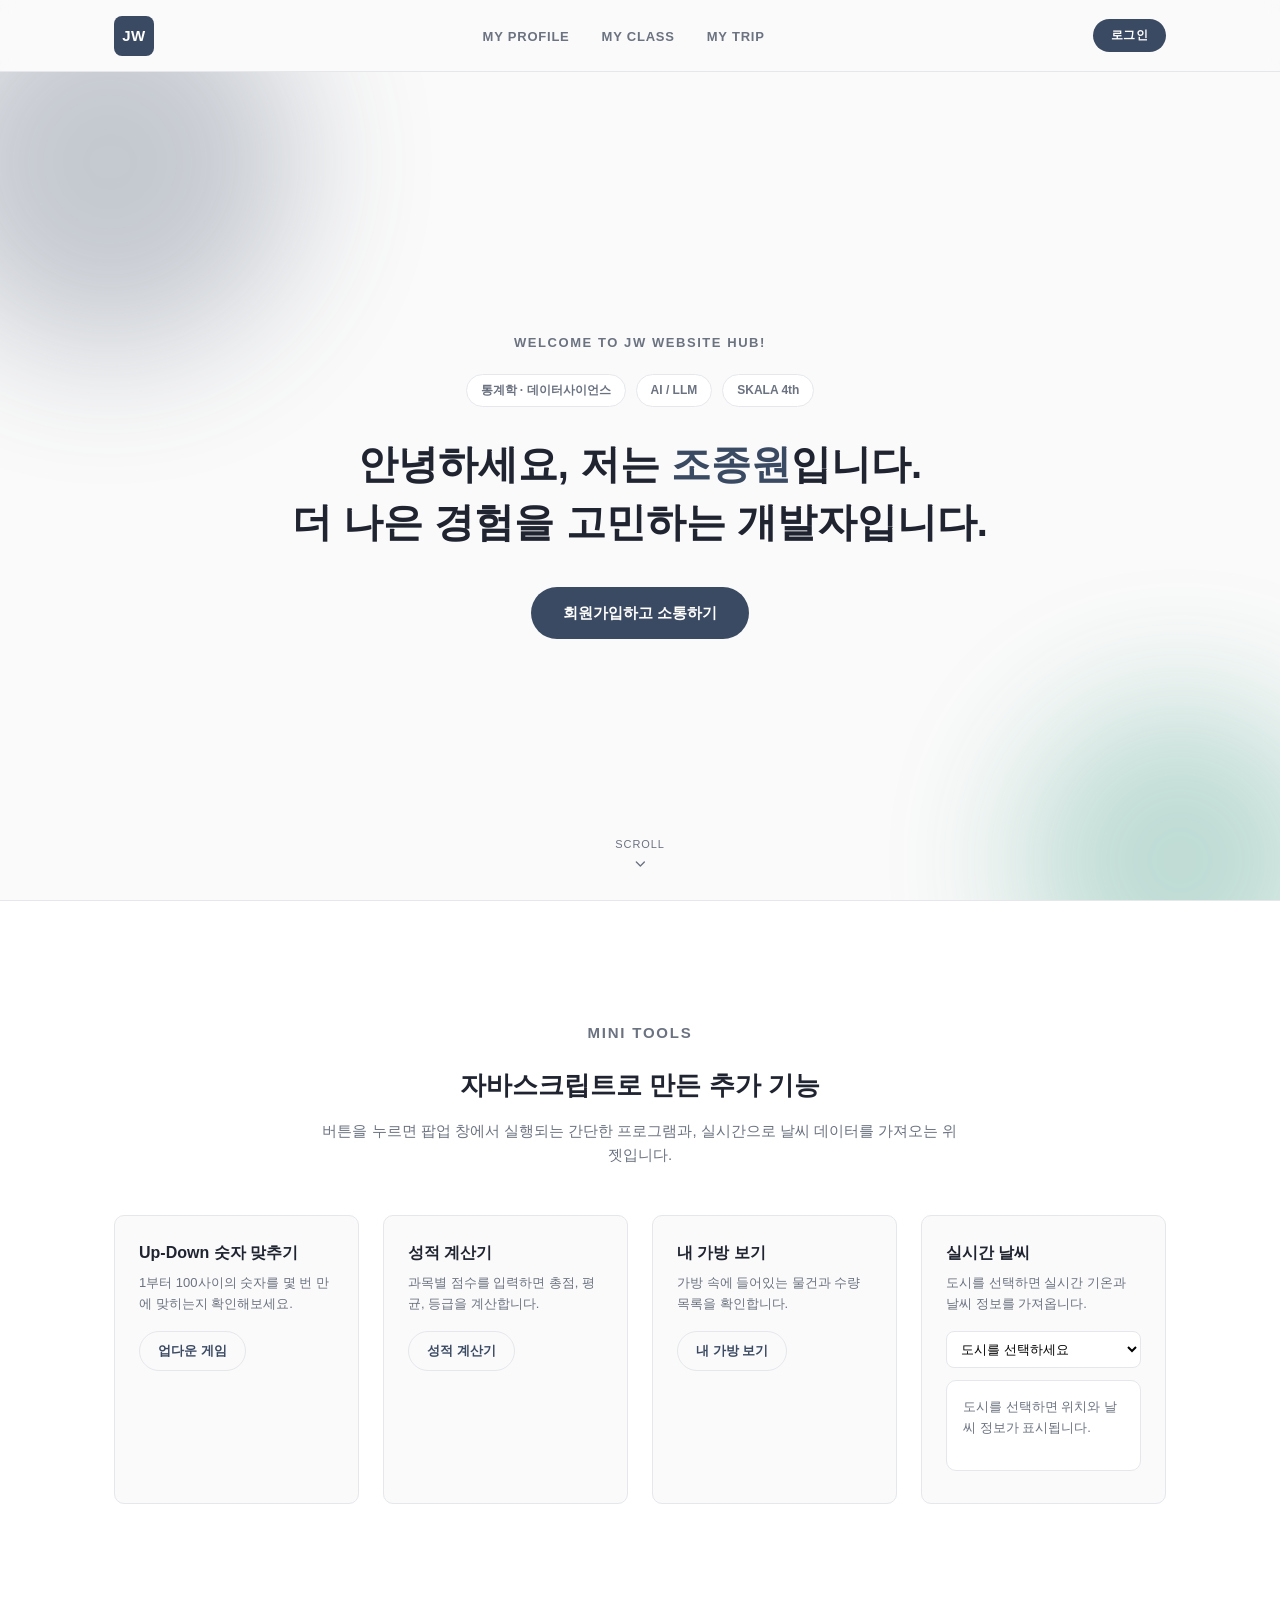
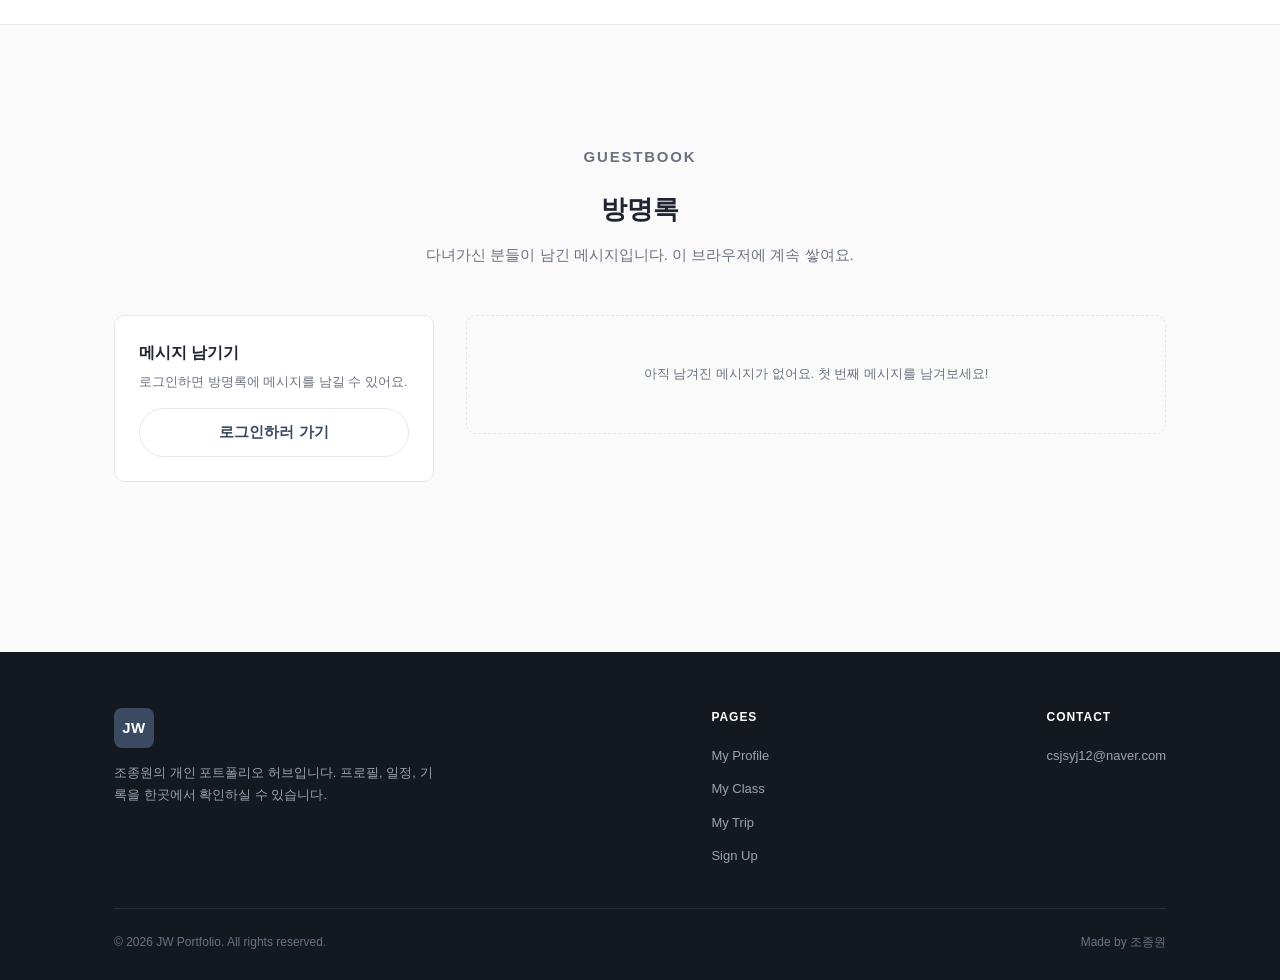
==== commit 1233920f: "폴더 구조 변경" ====
--- a/index.html
+++ b/index.html
@@ -4,869 +4,17 @@
     <meta charset="UTF-8">
     <meta name="viewport" content="width=device-width, initial-scale=1.0">
     <title>JW Hub</title>
-    <style>
-        * {
-            margin: 0;
-            padding: 0;
-            box-sizing: border-box;
-        }
-        :root {
-            --color-bg: #fafafa;
-            --color-surface: #ffffff;
-            --color-text: #1f2430;
-            --color-text-muted: #6b7280;
-            --color-border: #e5e7eb;
-            --color-accent: #3b4a63;
-            --color-accent-hover: #2c3852;
-            --color-footer-bg: #14181f;
-            --color-footer-text: #9ca3af;
-            --font-sans: -apple-system, BlinkMacSystemFont, "Apple SD Gothic Neo", "Malgun Gothic", "Segoe UI", sans-serif;
-            --container-width: 1100px;
-            --radius: 10px;
-            --header-height: 72px;
-        }
-
-        html {
-            scroll-behavior: smooth;
-        }
-
-        body {
-            font-family: var(--font-sans);
-            color: var(--color-text);
-            background: var(--color-bg);
-            line-height: 1.6;
-            -webkit-font-smoothing: antialiased;
-        }
-
-        a {
-            text-decoration: none;
-            color: inherit;
-        }
-
-        ul {
-            list-style: none;
-        }
-
-        img {
-            max-width: 100%;
-            display: block;
-        }
-
-        .container {
-            max-width: var(--container-width);
-            margin: 0 auto;
-            padding: 0 24px;
-        }
-
-        /* ----- Header ----- */
-        .site-header {
-            position: sticky;
-            top: 0;
-            z-index: 100;
-            height: var(--header-height);
-            display: flex;
-            align-items: center;
-            background: rgba(250, 250, 250, 0.85);
-            backdrop-filter: blur(8px);
-            border-bottom: 1px solid var(--color-border);
-        }
-
-        .site-header .container {
-            display: flex;
-            align-items: center;
-            justify-content: space-between;
-            width: 100%;
-        }
-
-        .logo {
-            display: inline-flex;
-            align-items: center;
-            justify-content: center;
-            width: 40px;
-            height: 40px;
-            border-radius: 8px;
-            background: var(--color-accent);
-            color: #fff;
-            font-weight: 700;
-            font-size: 15px;
-            letter-spacing: 0.5px;
-        }
-
-        .main-nav ul {
-            display: flex;
-            gap: 32px;
-        }
-
-        .main-nav a {
-            font-size: 13px;
-            font-weight: 600;
-            letter-spacing: 0.06em;
-            text-transform: uppercase;
-            color: var(--color-text-muted);
-            transition: color 0.2s ease;
-            padding: 8px 0;
-        }
-
-        .main-nav a:hover,
-        .main-nav a.active {
-            color: var(--color-accent);
-            font-weight: bold;
-        }
-
-        /* ----- Header Auth ----- */
-        .header-auth {
-            display: flex;
-            align-items: center;
-            gap: 10px;
-        }
-
-        .header-login-btn {
-            padding: 8px 18px;
-            border-radius: 999px;
-            font-size: 12px;
-            font-weight: 700;
-            letter-spacing: 0.02em;
-            border: none;
-            cursor: pointer;
-            background: var(--color-accent);
-            color: #fff;
-            font-family: var(--font-sans);
-            transition: background 0.2s ease, transform 0.15s ease, box-shadow 0.2s ease;
-        }
-
-        .header-login-btn:hover {
-            background: var(--color-accent-hover);
-            transform: translateY(-1px);
-            box-shadow: 0 6px 16px rgba(59, 74, 99, 0.25);
-        }
-
-        .header-user-chip {
-            font-size: 13px;
-            font-weight: 700;
-            color: var(--color-text);
-        }
-
-        .header-logout-btn {
-            padding: 7px 16px;
-            border-radius: 999px;
-            font-size: 12px;
-            font-weight: 600;
-            border: 1px solid var(--color-border);
-            background: transparent;
-            color: var(--color-text-muted);
-            cursor: pointer;
-            font-family: var(--font-sans);
-            transition: border-color 0.2s ease, color 0.2s ease;
-        }
-
-        .header-logout-btn:hover {
-            border-color: var(--color-accent);
-            color: var(--color-accent);
-        }
-
-        /* ----- Hero ----- */
-        .hero {
-            position: relative;
-            overflow: hidden;
-            min-height: calc(100vh - var(--header-height));
-            display: flex;
-            flex-direction: column;
-            align-items: center;
-            justify-content: center;
-            text-align: center;
-            padding: 80px 24px;
-        }
-
-        .hero > * {
-            position: relative;
-            z-index: 1;
-        }
-
-        .hero-blob {
-            position: absolute;
-            border-radius: 50%;
-            filter: blur(70px);
-            opacity: 0.28;
-            z-index: 0;
-            animation: drift 20s ease-in-out infinite alternate;
-        }
-
-        .hero-blob.one {
-            width: 380px;
-            height: 380px;
-            background: #3b4a63;
-            top: -100px;
-            left: -80px;
-        }
-
-        .hero-blob.two {
-            width: 320px;
-            height: 320px;
-            background: #1f8a70;
-            bottom: -120px;
-            right: -60px;
-            animation-delay: -8s;
-        }
-
-        @keyframes drift {
-            from { transform: translate(0, 0) scale(1);}
-            to {transform: translate(36px, 24px) scale(1.1);}
-        }
-
-        .hero-chips {
-            display: flex;
-            gap: 10px;
-            flex-wrap: wrap;
-            justify-content: center;
-            margin-bottom: 28px;
-        }
-
-        .hero-chip {
-            font-size: 12px;
-            font-weight: 600;
-            padding: 6px 14px;
-            border-radius: 999px;
-            border: 1px solid var(--color-border);
-            background: var(--color-surface);
-            color: var(--color-text-muted);
-        }
-
-        .hero-cta {
-            display: flex;
-            gap: 12px;
-            align-items: center;
-            justify-content: center;
-            flex-wrap: wrap;
-        }
-
-        .welcome-chip {
-            font-size: 15px;
-            font-weight: 700;
-            color: var(--color-text);
-        }
-
-         .scroll-cue {
-            position: absolute;
-            bottom: 28px;
-            left: 50%;
-            transform: translateX(-50%);
-            display: flex;
-            flex-direction: column;
-            align-items: center;
-            gap: 6px;
-            font-size: 11px;
-            letter-spacing: 0.08em;
-            text-transform: uppercase;
-            color: var(--color-text-muted);
-            cursor: pointer;
-            background: none;
-            border: none;
-            font-family: var(--font-sans);
-        }
- 
-        .scroll-cue svg {
-            width: 16px;
-            height: 16px;
-            animation: bounce 1.8s infinite;
-        }
- 
-        @keyframes bounce {
-            0%, 100% { transform: translateY(0); }
-            50% { transform: translateY(6px); }
-        }
- 
-        .reveal {
-            opacity: 0;
-            transform: translateY(24px);
-            transition: opacity 0.7s ease, transform 0.7s ease;
-        }
- 
-        .reveal.is-visible {
-            opacity: 1;
-            transform: translateY(0);
-        }
- 
-        @media (prefers-reduced-motion: reduce) {
-            .hero-blob, .scroll-cue svg {
-                animation: none;
-            }
-            .reveal {
-                transition: none;
-                opacity: 1;
-                transform: none;
-            }
-        }
-
-        .hero-eyebrow {
-            font-size: 13px;
-            font-weight: 600;
-            letter-spacing: 0.12em;
-            text-transform: uppercase;
-            color: var(--color-text-muted);
-            margin-bottom: 20px;
-        }
-
-        .hero h1 {
-            font-size: 40px;
-            font-weight: 700;
-            line-height: 1.45;
-            margin-bottom: 36px;
-            color: var(--color-text);
-        }
-
-        .hero h1 span {
-            color: var(--color-accent);
-            font-weight: bold;
-        }
-
-        /* ----- Buttons ----- */
-        .btn {
-            display: inline-block;
-            padding: 14px 32px;
-            border-radius: 999px;
-            font-size: 15px;
-            font-weight: 600;
-            border: none;
-            cursor: pointer;
-            transition: background 0.2s ease, transform 0.15s ease, box-shadow 0.2s ease;
-        }
-
-        .btn-primary {
-            background: var(--color-accent);
-            color: #fff;
-        }
-
-        .btn-primary:hover {
-            background: var(--color-accent-hover);
-            transform: translateY(-1px);
-            box-shadow: 0 8px 20px rgba(59, 74, 99, 0.25);
-        }
-
-        .btn-secondary {
-            background: transparent;
-            color: var(--color-accent);
-            border: 1px solid var(--color-border);
-        }
-
-        .btn-secondary:hover {
-            border-color: var(--color-accent);
-        }
-
-        .btn-block {
-            width: 100%;
-        }
-
-        /* ----- Footer ----- */
-        .site-footer {
-            margin-top: 50px;
-            background: var(--color-footer-bg);
-            color: var(--color-footer-text);
-            padding: 56px 0 28px;
-        }
-
-        .footer-top {
-            display: flex;
-            justify-content: space-between;
-            flex-wrap: wrap;
-            gap: 32px;
-            padding-bottom: 32px;
-            border-bottom: 1px solid rgba(255, 255, 255, 0.08);
-        }
-
-        .footer-brand .logo {
-            margin-bottom: 14px;
-        }
-
-        .footer-brand p {
-            max-width: 320px;
-            font-size: 13px;
-            line-height: 1.7;
-        }
-
-        .footer-col h4 {
-            font-size: 12px;
-            letter-spacing: 0.08em;
-            text-transform: uppercase;
-            color: #fff;
-            margin-bottom: 14px;
-        }
-
-        .footer-col li {
-            margin-bottom: 8px;
-        }
-
-        .footer-col a {
-            font-size: 13px;
-            color: var(--color-footer-text);
-            transition: color 0.2s ease;
-        }
-
-        .footer-col a:hover {
-            color: #fff;
-        }
-
-        .footer-bottom {
-            padding-top: 24px;
-            display: flex;
-            justify-content: space-between;
-            flex-wrap: wrap;
-            gap: 8px;
-            font-size: 12px;
-            color: #6b7280;
-        }
-
-        /* ----- Responsive ----- */
-        @media (max-width: 720px) {
-            .main-nav ul {
-                gap: 18px;
-            }
-        }
-
-        /* ----- Mini Tools ----- */
-        .mini-tools {
-            padding: 120px 0;
-            background: var(--color-surface);
-            border-top: 1px solid var(--color-border);
-            border-bottom: 1px solid var(--color-border);
-        }
-        
-        .section-header {
-            text-align: center;
-            max-width: 640px;
-            margin: 0 auto 48px;
-        }
-        
-        .section-header h2 {
-            font-size: 26px;
-            font-weight: 700;
-            margin-bottom: 12px;
-        }
-        
-        .section-header p {
-            color: var(--color-text-muted);
-            font-size: 15px;
-        }
-        
-        .tool-grid {
-            display: grid;
-            grid-template-columns: repeat(auto-fit, minmax(220px, 1fr));
-            gap: 24px;
-        }
-        
-        .tool-card {
-            background: var(--color-bg);
-            border: 1px solid var(--color-border);
-            border-radius: var(--radius);
-            padding: 24px;
-            text-align: left;
-        }
-        
-        .tool-card h3 {
-            font-size: 16px;
-            margin-bottom: 8px;
-        }
-        
-        .tool-card p {
-            font-size: 13px;
-            color: var(--color-text-muted);
-            margin-bottom: 16px;
-        }
-        
-        .btn-outline {
-            background: transparent;
-            border: 1px solid var(--color-border);
-            color: var(--color-accent);
-            padding: 10px 18px;
-            border-radius: 999px;
-            font-size: 13px;
-            font-weight: 600;
-            cursor: pointer;
-            font-family: var(--font-sans);
-            transition: border-color 0.2s ease, background 0.2s ease;
-        }
-        
-        .btn-outline:hover {
-            border-color: var(--color-accent);
-            background: rgba(59, 74, 99, 0.06);
-        }
-        
-        .weather-controls {
-            display: flex;
-            gap: 8px;
-            margin-bottom: 12px;
-        }
-        
-        .weather-controls select {
-            flex: 1;
-            padding: 9px 10px;
-            border: 1px solid var(--color-border);
-            border-radius: 8px;
-            background: var(--color-surface);
-            font-family: var(--font-sans);
-            font-size: 13px;
-        }
-        
-        .weather-result {
-            font-size: 13px;
-            color: var(--color-text-muted);
-            min-height: 40px;
-            margin-bottom: 8px;
-        }
-        
-        .tool-note {
-            font-size: 11px;
-            color: var(--color-text-muted);
-            opacity: 0.8;
-        }
-
-        .weather-box {
-            min-height: 88px;
-            margin-bottom: 8px;
-            padding: 16px;
-            border: 1px solid var(--color-border);
-            border-radius: 10px;
-            background: var(--color-surface);
-        }
-
-        .weather-placeholder {
-            font-size: 13px;
-            color: var(--color-text-muted);
-        }
-
-        .weather-loc {
-            font-size: 14px;
-            font-weight: 700;
-            color: var(--color-text);
-        }
-
-        .weather-loading {
-            font-size: 13px;
-            color: var(--color-text-muted);
-            margin-top: 10px;
-        }
-
-        .weather-stats {
-            display: flex;
-            gap: 24px;
-            margin-top: 12px;
-        }
-
-        .weather-stat {
-            display: flex;
-            flex-direction: column;
-        }
-
-        .weather-stat-value {
-            font-size: 22px;
-            font-weight: 800;
-            color: var(--color-accent);
-            line-height: 1.2;
-        }
-
-        .weather-stat-label {
-            font-size: 11px;
-            color: var(--color-text-muted);
-            margin-top: 2px;
-        }
-
-        .weather-error {
-            font-size: 13px;
-            color: #c0392b;
-        }
-
-        /* ----- Modal ----- */
-        .modal-overlay {
-            position: fixed;
-            inset: 0;
-            background: rgba(20, 24, 31, 0.5);
-            display: flex;
-            align-items: center;
-            justify-content: center;
-            padding: 24px;
-            z-index: 1000;
-            opacity: 0;
-            pointer-events: none;
-            transition: opacity 0.2s ease;
-        }
-
-        .modal-overlay.open {
-            opacity: 1;
-            pointer-events: auto;
-        }
-
-        .modal {
-            width: 100%;
-            max-width: 420px;
-            background: var(--color-surface);
-            border-radius: var(--radius);
-            padding: 32px 28px 28px;
-            position: relative;
-            box-shadow: 0 24px 60px rgba(20, 24, 31, 0.25);
-            transform: translateY(12px);
-            transition: transform 0.2s ease;
-        }
-
-        .modal-overlay.open .modal {
-            transform: translateY(0);
-        }
-
-        .modal-close {
-            position: absolute;
-            top: 14px;
-            right: 14px;
-            width: 28px;
-            height: 28px;
-            border-radius: 50%;
-            border: none;
-            background: var(--color-bg);
-            color: var(--color-text-muted);
-            font-size: 16px;
-            line-height: 1;
-            cursor: pointer;
-        }
-
-        .modal-body h3 {
-            font-size: 18px;
-            margin-bottom: 6px;
-        }
-
-        .modal-body .modal-desc {
-            font-size: 13px;
-            color: var(--color-text-muted);
-            margin-bottom: 18px;
-        }
-
-        .modal-field {
-            margin-bottom: 12px;
-        }
-
-        .modal-field label {
-            display: block;
-            font-size: 12px;
-            color: var(--color-text-muted);
-            margin-bottom: 6px;
-        }
-
-        .modal-field input {
-            width: 100%;
-            padding: 10px 12px;
-            border: 1px solid var(--color-border);
-            border-radius: 8px;
-            font-family: var(--font-sans);
-            font-size: 14px;
-        }
-
-        .modal-actions {
-            margin-top: 16px;
-        }
-
-        .modal-result {
-            font-size: 13px;
-            margin-top: 16px;
-            padding: 14px;
-            border-radius: 8px;
-            background: var(--color-bg);
-            border: 1px solid var(--color-border);
-            line-height: 1.7;
-        }
-
-        .modal-bag-list {
-            margin-top: 6px;
-        }
-
-        .modal-bag-list li {
-            display: flex;
-            justify-content: space-between;
-            padding: 10px 0;
-            border-bottom: 1px solid var(--color-border);
-            font-size: 14px;
-        }
-
-        .modal-bag-list li:last-child {
-            border-bottom: none;
-        }
-
-        /* ----- Updown Top 10 ----- */
-        .updown-top10 {
-            margin-top: 20px;
-            padding-top: 16px;
-            border-top: 1px solid var(--color-border);
-        }
-
-        .updown-top10 h4 {
-            font-size: 13px;
-            font-weight: 700;
-            margin-bottom: 10px;
-        }
-
-        .updown-top10-list li {
-            display: flex;
-            align-items: center;
-            gap: 8px;
-            padding: 6px 0;
-            font-size: 13px;
-            border-bottom: 1px solid var(--color-border);
-        }
-
-        .updown-top10-list li:last-child {
-            border-bottom: none;
-        }
-
-        .updown-top10-rank {
-            width: 20px;
-            flex-shrink: 0;
-            font-weight: 700;
-            color: var(--color-accent);
-        }
-
-        .updown-top10-name {
-            flex: 1;
-            color: var(--color-text);
-        }
-
-        .updown-top10-tries {
-            color: var(--color-text-muted);
-            font-size: 12px;
-        }
-
-        .updown-top10-empty {
-            font-size: 12px;
-            color: var(--color-text-muted);
-        }
-
-        /* ----- Guestbook ----- */
-        .guestbook {
-            padding: 120px 0;
-        }
-
-        .guestbook-layout {
-            display: grid;
-            grid-template-columns: 320px 1fr;
-            gap: 32px;
-            align-items: start;
-        }
-
-        .guestbook-form-shell {
-            background: var(--color-surface);
-            border: 1px solid var(--color-border);
-            border-radius: var(--radius);
-            padding: 24px;
-            position: sticky;
-            top: calc(var(--header-height) + 24px);
-        }
-
-        .guestbook-form-shell h3 {
-            font-size: 16px;
-            margin-bottom: 6px;
-        }
-
-        .guestbook-form-desc {
-            font-size: 13px;
-            color: var(--color-text-muted);
-            margin-bottom: 16px;
-        }
-
-        .guestbook-author {
-            font-size: 13px;
-            font-weight: 700;
-            color: var(--color-text);
-            margin-bottom: 10px;
-        }
-
-        .guestbook-textarea {
-            width: 100%;
-            min-height: 100px;
-            padding: 10px 12px;
-            border: 1px solid var(--color-border);
-            border-radius: 8px;
-            font-family: var(--font-sans);
-            font-size: 14px;
-            resize: vertical;
-            margin-bottom: 12px;
-        }
-
-        .guestbook-textarea:focus {
-            outline: none;
-            border-color: var(--color-accent);
-        }
-
-        .guestbook-error {
-            color: #c0392b;
-            font-size: 12px;
-            margin-top: -6px;
-            margin-bottom: 10px;
-            min-height: 16px;
-        }
-
-        .guestbook-list {
-            display: flex;
-            flex-direction: column;
-            gap: 14px;
-        }
-
-        .guestbook-entry {
-            background: var(--color-surface);
-            border: 1px solid var(--color-border);
-            border-radius: var(--radius);
-            padding: 18px 20px;
-        }
-
-        .guestbook-entry-head {
-            display: flex;
-            justify-content: space-between;
-            align-items: baseline;
-            gap: 12px;
-            margin-bottom: 8px;
-        }
-
-        .guestbook-entry-name {
-            font-size: 14px;
-            font-weight: 700;
-            color: var(--color-text);
-        }
-
-        .guestbook-entry-time {
-            font-size: 11px;
-            color: var(--color-text-muted);
-            white-space: nowrap;
-        }
-
-        .guestbook-entry-message {
-            font-size: 14px;
-            color: var(--color-text);
-            line-height: 1.6;
-            white-space: pre-wrap;
-            word-break: break-word;
-        }
-
-        .guestbook-empty {
-            text-align: center;
-            padding: 48px 20px;
-            color: var(--color-text-muted);
-            font-size: 13px;
-            border: 1px dashed var(--color-border);
-            border-radius: var(--radius);
-        }
-
-        @media (max-width: 860px) {
-            .guestbook-layout {
-                grid-template-columns: 1fr;
-            }
-            .guestbook-form-shell {
-                position: static;
-            }
-        }
-    </style>
+    <link rel="stylesheet" href="css/style.css">
 </head>
-<body>
+<body class="page-home">
     <header class="site-header">
         <div class="container">
             <a href="index.html" class="logo">JW</a>
             <nav class="main-nav">
             <ul>
-                <li><a href="myProfile.html">My Profile</a></li>
-                <li><a href="myClass.html">My Class</a></li>
-                <li><a href="myTrip.html">My Trip</a></li>
+                <li><a href="html/myProfile.html">My Profile</a></li>
+                <li><a href="html/myClass.html">My Class</a></li>
+                <li><a href="html/myTrip.html">My Trip</a></li>
             </ul>
             </nav>
             <div class="header-auth" id="headerAuth"></div>
@@ -885,10 +33,10 @@
             </div>
             <h1 class="reveal">
             안녕하세요, 저는 <span>조종원</span>입니다.<br />
-            꾸준한 학습으로 성장하는 개발자입니다.
+            더 나은 경험을 고민하는 개발자입니다.
             </h1>
             <div class="hero-cta reveal" id="heroCta">
-                <a href="signUp.html" class="btn btn-primary">회원가입하고 소통하기</a>    
+                <a href="html/signUp.html" class="btn btn-primary">회원가입하고 소통하기</a>    
             </div>
             <button type="button" class="scroll-cue" id="scrollCue" aria-label="아래로 스크롤">
                 Scroll
@@ -965,10 +113,10 @@
                 <div class="footer-col">
                     <h4>Pages</h4>
                     <ul>
-                        <li><a href="myProfile.html">My Profile</a></li>
-                        <li><a href="myClass.html">My Class</a></li>
-                        <li><a href="myTrip.html">My Trip</a></li>
-                        <li><a href="signUp.html">Sign Up</a></li>
+                        <li><a href="html/myProfile.html">My Profile</a></li>
+                        <li><a href="html/myClass.html">My Class</a></li>
+                        <li><a href="html/myTrip.html">My Trip</a></li>
+                        <li><a href="html/signUp.html">Sign Up</a></li>
                     </ul>
                 </div>
                 <div class="footer-col">
@@ -991,457 +139,9 @@
             <div class="modal-body" id="modalBody"></div>
         </div>
     </div>
-
-    <script>
-        /* ----- Tools ----- */
-        var TOOLS = {
-            updown: {
-                render: function (body) {
-                    var answer = Math.floor(Math.random() * 100) + 1;
-                    var tries = 0;
-
-                    body.innerHTML =
-                        '<h3>Up-Down 숫자 맞추기</h3>' +
-                        '<p class="modal-desc">1부터 100 사이의 숫자를 맞혀보세요.</p>' +
-                        '<div class="modal-field">' +
-                            '<label for="updownInput">숫자 입력</label>' +
-                            '<input type="number" id="updownInput" min="1" max="100" />' +
-                        '</div>' +
-                        '<div class="modal-actions">' +
-                            '<button type="button" class="btn btn-primary btn-block" id="updownGuessBtn">확인</button>' +
-                        '</div>' +
-                        '<div class="modal-result" id="updownResult">몇 번 만에 맞히는지 도전해보세요!</div>' +
-                        '<div class="updown-top10">' +
-                            '<h4>Top 10 기록</h4>' +
-                            '<ol class="updown-top10-list" id="updownTop10List"></ol>' +
-                        '</div>';
-
-                    var input = body.querySelector('#updownInput');
-                    var resultEl = body.querySelector('#updownResult');
-                    var guessBtn = body.querySelector('#updownGuessBtn');
-                    var top10List = body.querySelector('#updownTop10List');
-
-                    renderUpdownTop10(top10List);
-
-                    function submitGuess() {
-                        var guess = parseInt(input.value, 10);
-                        if (isNaN(guess) || guess < 1 || guess > 100) {
-                            resultEl.textContent = '1부터 100 사이의 숫자를 입력해주세요.';
-                            return;
-                        }
-                        tries++;
-                        if (guess === answer) {
-                            resultEl.textContent = tries + '번 만에 정답을 맞히셨습니다! 정답은 ' + answer + '입니다.';
-                            input.disabled = true;
-                            guessBtn.disabled = true;
-
-                            if (isLoggedIn()) {
-                                saveUpdownScore(tries);
-                                renderUpdownTop10(top10List);
-                            } else {
-                                resultEl.textContent += ' (로그인하면 이 기록이 Top 10에 저장돼요)';
-                            }
-                        } else {
-                            resultEl.textContent = (guess < answer ? '더 큰 숫자입니다.' : '더 작은 숫자입니다.') + ' (' + tries + '번째 시도)';
-                            input.value = '';
-                            input.focus();
-                        }
-                    }
-
-                    guessBtn.addEventListener('click', submitGuess);
-                    input.addEventListener('keydown', function (e) {
-                        if (e.key === 'Enter') submitGuess();
-                    });
-                    input.focus();
-                }
-            },
-
-            grade: {
-                render: function (body) {
-                    var subjects = ['통계수학', '수리통계학', '머신러닝'];
-
-                    var fieldsHtml = subjects.map(function (s, i) {
-                        return (
-                            '<div class="modal-field">' +
-                                '<label for="score' + i + '">' + s + ' 점수 (0~100)</label>' +
-                                '<input type="number" id="score' + i + '" min="0" max="100" />' +
-                            '</div>'
-                        );
-                    }).join('');
-
-                    body.innerHTML =
-                        '<h3>성적 계산기</h3>' +
-                        '<p class="modal-desc">과목별 점수를 입력하면 총점·평균·등급을 계산합니다.</p>' +
-                        fieldsHtml +
-                        '<div class="modal-actions">' +
-                            '<button type="button" class="btn btn-primary btn-block" id="calcGradeBtn">계산하기</button>' +
-                        '</div>' +
-                        '<div class="modal-result" id="gradeResult" style="display:none;"></div>';
-
-                    body.querySelector('#calcGradeBtn').addEventListener('click', function () {
-                        var total = 0;
-                        for (var i = 0; i < subjects.length; i++) {
-                            var v = parseInt(body.querySelector('#score' + i).value, 10);
-                            total += isNaN(v) ? 0 : v;
-                        }
-                        var average = total / subjects.length;
-                        var grade = average >= 90 ? 'A' : average >= 80 ? 'B' : average >= 70 ? 'C' : average >= 60 ? 'D' : 'F';
-
-                        var resultEl = body.querySelector('#gradeResult');
-                        resultEl.style.display = 'block';
-                        resultEl.innerHTML =
-                            '총점: <strong>' + total + '점</strong><br>' +
-                            '평균: <strong>' + average.toFixed(1) + '점</strong><br>' +
-                            '등급: <strong>' + grade + '</strong>';
-                    });
-                }
-            },
-
-            bag: {
-                render: function (body) {
-                    var bag = [
-                        { name: '노트북', count: 1 },
-                        { name: '노트', count: 2 },
-                        { name: '펜', count: 3 },
-                        { name: '이어폰', count: 1 }
-                    ];
-
-                    var itemsHtml = bag.map(function (item) {
-                        return '<li><span>' + item.name + '</span><span>' + item.count + '개</span></li>';
-                    }).join('');
-
-                    body.innerHTML =
-                        '<h3>내 가방 속 물건</h3>' +
-                        '<p class="modal-desc">가방에 들어있는 물건과 수량입니다.</p>' +
-                        '<ul class="modal-bag-list">' + itemsHtml + '</ul>';
-                }
-            },
-
-            login: {
-                render: function (body) {
-                    body.innerHTML =
-                        '<h3>로그인</h3>' +
-                        '<p class="modal-desc">가입하실 때 등록한 이메일과 비밀번호를 입력해주세요.</p>' +
-                        '<div class="modal-field">' +
-                            '<label for="loginEmailInput">이메일</label>' +
-                            '<input type="text" id="loginEmailInput" placeholder="example@email.com" />' +
-                        '</div>' +
-                        '<div class="modal-field">' +
-                            '<label for="loginPasswordInput">비밀번호</label>' +
-                            '<input type="password" id="loginPasswordInput" placeholder="비밀번호를 입력하세요" />' +
-                        '</div>' +
-                        '<div class="modal-actions">' +
-                            '<button type="button" class="btn btn-primary btn-block" id="loginSubmitBtn">로그인</button>' +
-                        '</div>' +
-                        '<div class="modal-result" id="loginResult" style="display:none;"></div>';
-
-                    var emailInput = body.querySelector('#loginEmailInput');
-                    var passwordInput = body.querySelector('#loginPasswordInput');
-                    var resultEl = body.querySelector('#loginResult');
-
-                    function submitLogin() {
-                        var email = emailInput.value.trim();
-                        var password = passwordInput.value;
-
-                        if (!email || !password) {
-                            resultEl.style.display = 'block';
-                            resultEl.textContent = '이메일과 비밀번호를 모두 입력해주세요.';
-                            return;
-                        }
-
-                        var users = [];
-                        try {
-                            users = JSON.parse(localStorage.getItem(USERS_KEY)) || [];
-                        } catch (err) {
-                            users = [];
-                        }
-
-                        var matched = users.find(function (u) {
-                            return u.email === email && u.password === password;
-                        });
-
-                        if (!matched) {
-                            resultEl.style.display = 'block';
-                            resultEl.textContent = '이메일 또는 비밀번호가 일치하지 않습니다. 가입 이력이 없다면 먼저 회원가입해주세요.';
-                            return;
-                        }
-
-                        localStorage.setItem(SESSION_KEY, JSON.stringify({ name: matched.name, email: matched.email }));
-                        renderAuthState();
-                        closeModal();
-                    }
-
-                    body.querySelector('#loginSubmitBtn').addEventListener('click', submitLogin);
-                    passwordInput.addEventListener('keydown', function (e) {
-                        if (e.key === 'Enter') submitLogin();
-                    });
-                    emailInput.focus();
-                }
-            }
-        };
-
-        /* ----- Updown Top 10 ----- */
-        var UPDOWN_SCORES_KEY = 'jwhub_updown_scores';
-
-        function getUpdownScores() {
-            try { return JSON.parse(localStorage.getItem(UPDOWN_SCORES_KEY)) || []; } catch (err) { return []; }
-        }
-
-        function saveUpdownScore(tries) {
-            var session = getSession();
-            if (!session) return;
-
-            var scores = getUpdownScores();
-            scores.push({ name: session.name, tries: tries, createdAt: Date.now() });
-            scores.sort(function (a, b) {
-                return a.tries - b.tries || a.createdAt - b.createdAt;
-            });
-            scores = scores.slice(0, 10);
-            localStorage.setItem(UPDOWN_SCORES_KEY, JSON.stringify(scores));
-        }
-
-        function renderUpdownTop10(listEl) {
-            var scores = getUpdownScores();
-
-            if (scores.length === 0) {
-                listEl.innerHTML = '<li class="updown-top10-empty">아직 기록이 없어요. 로그인하고 첫 기록을 남겨보세요!</li>';
-                return;
-            }
-
-            listEl.innerHTML = scores.map(function (score, i) {
-                return (
-                    '<li>' +
-                        '<span class="updown-top10-rank">' + (i + 1) + '</span>' +
-                        '<span class="updown-top10-name">' + escapeGuestbookHtml(score.name) + '</span>' +
-                        '<span class="updown-top10-tries">' + score.tries + '번</span>' +
-                    '</li>'
-                );
-            }).join('');
-        }
-
-        var modalOverlay = document.getElementById('modalOverlay');
-        var modalBody = document.getElementById('modalBody');
-
-        function openModal(toolId) {
-            var tool = TOOLS[toolId];
-            if (!tool) return;
-            tool.render(modalBody);
-            modalOverlay.classList.add('open');
-        }
-
-        function closeModal() {
-            modalOverlay.classList.remove('open');
-            modalBody.innerHTML = '';
-        }
-
-        document.getElementById('startUpDown').addEventListener('click', function () { openModal('updown'); });
-        document.getElementById('startGrade').addEventListener('click', function () { openModal('grade'); });
-        document.getElementById('startBag').addEventListener('click', function () { openModal('bag'); });
-        document.getElementById('modalClose').addEventListener('click', closeModal);
-        modalOverlay.addEventListener('click', function (e) {
-            if (e.target === modalOverlay) closeModal();
-        });
-        document.addEventListener('keydown', function (e) {
-            if (e.key === 'Escape') closeModal();
-        });
-
-        /* ----- Scroll Reveal ----- */
-        var revealEls = document.querySelectorAll('.reveal');
-        if ('IntersectionObserver' in window) {
-            var observer = new IntersectionObserver(function (entries) {
-                entries.forEach(function (entry) {
-                    if (entry.isIntersecting) {
-                        entry.target.classList.add('is-visible');
-                        observer.unobserve(entry.target);
-                    }
-                });
-            }, { threshold: 0.15 });
-            revealEls.forEach(function (el) { observer.observe(el); });
-        } else {
-            revealEls.forEach(function (el) { el.classList.add('is-visible'); });
-        }
-
-        document.getElementById('scrollCue').addEventListener('click', function () {
-            document.getElementById('miniTools').scrollIntoView({ behavior: 'smooth' });
-        });
-
-        /* ----- Auth ----- */
-        var USERS_KEY = 'jwhub_users';
-        var SESSION_KEY = 'jwhub_session';
-
-        function getSession() {
-            try {
-                return JSON.parse(localStorage.getItem(SESSION_KEY));
-            } catch (err) {
-                return null;
-            }
-        }
-
-        function isLoggedIn() {
-            return !!getSession();
-        }
-
-        function renderAuthState() {
-            var session = getSession();
-
-            /* ----- Header ----- */
-            var headerAuth = document.getElementById('headerAuth');
-            headerAuth.innerHTML = '';
-
-            if (session) {
-                var headerChip = document.createElement('span');
-                headerChip.className = 'header-user-chip';
-                headerChip.textContent = session.name + '님';
-
-                var headerLogoutBtn = document.createElement('button');
-                headerLogoutBtn.type = 'button';
-                headerLogoutBtn.className = 'header-logout-btn';
-                headerLogoutBtn.textContent = '로그아웃';
-                headerLogoutBtn.addEventListener('click', function () {
-                    localStorage.removeItem(SESSION_KEY);
-                    renderAuthState();
-                });
-
-                headerAuth.appendChild(headerChip);
-                headerAuth.appendChild(headerLogoutBtn);
-            } else {
-                var headerLoginBtn = document.createElement('button');
-                headerLoginBtn.type = 'button';
-                headerLoginBtn.className = 'header-login-btn';
-                headerLoginBtn.textContent = '로그인';
-                headerLoginBtn.addEventListener('click', function () { openModal('login'); });
-                headerAuth.appendChild(headerLoginBtn);
-            }
-
-            /* ----- Hero CTA ----- */
-            var cta = document.getElementById('heroCta');
-            cta.innerHTML = '';
-
-            if (session) {
-                var chip = document.createElement('span');
-                chip.className = 'welcome-chip';
-                chip.textContent = session.name + '님, 환영합니다 👋';
-
-                var logoutBtn = document.createElement('button');
-                logoutBtn.type = 'button';
-                logoutBtn.className = 'btn btn-secondary';
-                logoutBtn.textContent = '로그아웃';
-                logoutBtn.addEventListener('click', function () {
-                    localStorage.removeItem(SESSION_KEY);
-                    renderAuthState();
-                });
-
-                cta.appendChild(chip);
-                cta.appendChild(logoutBtn);
-            } else {
-                var link = document.createElement('a');
-                link.href = 'signUp.html';
-                link.className = 'btn btn-primary';
-                link.textContent = '회원가입하고 소통하기';
-                cta.appendChild(link);
-            }
-
-            renderGuestbookWriteArea();
-        }
-
-        renderAuthState();
-
-        /* ----- Guestbook ----- */
-        var GUESTBOOK_KEY = 'jwhub_guestbook';
-
-        function getGuestbookEntries() {
-            try { return JSON.parse(localStorage.getItem(GUESTBOOK_KEY)) || []; } catch (err) { return []; }
-        }
-
-        function saveGuestbookEntries(entries) {
-            localStorage.setItem(GUESTBOOK_KEY, JSON.stringify(entries));
-        }
-
-        function formatGuestbookTime(timestamp) {
-            var d = new Date(timestamp);
-            return d.getFullYear() + '.' + String(d.getMonth() + 1).padStart(2, '0') + '.' + String(d.getDate()).padStart(2, '0') +
-                ' ' + String(d.getHours()).padStart(2, '0') + ':' + String(d.getMinutes()).padStart(2, '0');
-        }
-
-        function renderGuestbookList() {
-            var listEl = document.getElementById('guestbookList');
-            var entries = getGuestbookEntries().slice().sort(function (a, b) { return b.createdAt - a.createdAt; });
-
-            if (entries.length === 0) {
-                listEl.innerHTML = '<div class="guestbook-empty">아직 남겨진 메시지가 없어요. 첫 번째 메시지를 남겨보세요!</div>';
-                return;
-            }
-
-            listEl.innerHTML = entries.map(function (entry) {
-                return (
-                    '<div class="guestbook-entry">' +
-                        '<div class="guestbook-entry-head">' +
-                            '<span class="guestbook-entry-name">' + escapeGuestbookHtml(entry.name) + '</span>' +
-                            '<span class="guestbook-entry-time">' + formatGuestbookTime(entry.createdAt) + '</span>' +
-                        '</div>' +
-                        '<p class="guestbook-entry-message">' + escapeGuestbookHtml(entry.message) + '</p>' +
-                    '</div>'
-                );
-            }).join('');
-        }
-
-        function escapeGuestbookHtml(str) {
-            return String(str)
-                .replace(/&/g, '&amp;')
-                .replace(/</g, '&lt;')
-                .replace(/>/g, '&gt;')
-                .replace(/"/g, '&quot;');
-        }
-
-        function renderGuestbookWriteArea() {
-            var session = getSession();
-            var writeArea = document.getElementById('guestbookWriteArea');
-
-            if (!session) {
-                writeArea.innerHTML =
-                    '<p class="guestbook-form-desc">로그인하면 방명록에 메시지를 남길 수 있어요.</p>' +
-                    '<button type="button" class="btn btn-secondary btn-block" id="guestbookLoginBtn">로그인하러 가기</button>';
-                document.getElementById('guestbookLoginBtn').addEventListener('click', function () {
-                    openModal('login');
-                });
-                return;
-            }
-
-            writeArea.innerHTML =
-                '<p class="guestbook-author">' + escapeGuestbookHtml(session.name) + '님으로 작성</p>' +
-                '<textarea class="guestbook-textarea" id="guestbookMessageInput" placeholder="남기고 싶은 메시지를 적어주세요."></textarea>' +
-                '<p class="guestbook-error" id="guestbookError"></p>' +
-                '<button type="button" class="btn btn-primary btn-block" id="guestbookSubmitBtn">남기기</button>';
-
-            var messageInput = document.getElementById('guestbookMessageInput');
-            var errorEl = document.getElementById('guestbookError');
-
-            document.getElementById('guestbookSubmitBtn').addEventListener('click', function () {
-                var message = messageInput.value.trim();
-                if (!message) {
-                    errorEl.textContent = '메시지를 입력해주세요.';
-                    return;
-                }
-                errorEl.textContent = '';
-
-                var entries = getGuestbookEntries();
-                entries.push({
-                    id: Date.now(),
-                    name: session.name,
-                    message: message,
-                    createdAt: Date.now()
-                });
-                saveGuestbookEntries(entries);
-
-                messageInput.value = '';
-                renderGuestbookList();
-            });
-        }
-
-        renderGuestbookList();
-        renderGuestbookWriteArea();
-    </script>   
-    <script type="module" src="realtimeInfo.js"></script>
+   
+    <script src="script/index.js"></script>
+    <script type="module" src="script/realtimeInfo.js"></script>
     
 </body>
-</html>+</html>
--- a/css/style.css
+++ b/css/style.css
@@ -0,0 +1,2233 @@
+/* ----- Reset ----- */
+* {
+    margin: 0;
+    padding: 0;
+    box-sizing: border-box;
+}
+
+/* ----- Root Variables ----- */
+:root {
+    --color-bg: #fafafa;
+    --color-surface: #ffffff;
+    --color-text: #1f2430;
+    --color-text-muted: #6b7280;
+    --color-border: #e5e7eb;
+    --color-accent: #3b4a63;
+    --color-accent-hover: #2c3852;
+    --color-danger: #c0392b;
+    --color-footer-bg: #14181f;
+    --color-footer-text: #9ca3af;
+    --font-sans: -apple-system, BlinkMacSystemFont, "Apple SD Gothic Neo", "Malgun Gothic", "Segoe UI", sans-serif;
+    --container-width: 1100px;
+    --radius: 10px;
+    --header-height: 72px;
+}
+
+html {
+    scroll-behavior: smooth;
+}
+
+body {
+    font-family: var(--font-sans);
+    color: var(--color-text);
+    background: var(--color-bg);
+    line-height: 1.6;
+    -webkit-font-smoothing: antialiased;
+}
+
+a {
+    text-decoration: none;
+    color: inherit;
+}
+
+ul {
+    list-style: none;
+}
+
+img {
+    max-width: 100%;
+    display: block;
+}
+
+.container {
+    max-width: var(--container-width);
+    margin: 0 auto;
+    padding: 0 24px;
+}
+
+/* ----- Header (Common) ----- */
+
+.site-header {
+    position: sticky;
+    top: 0;
+    z-index: 100;
+    height: var(--header-height);
+    display: flex;
+    align-items: center;
+    background: rgba(250, 250, 250, 0.85);
+    backdrop-filter: blur(8px);
+    border-bottom: 1px solid var(--color-border);
+    transition: box-shadow 0.25s ease;
+}
+
+.site-header .container {
+            display: flex;
+            align-items: center;
+            justify-content: space-between;
+            width: 100%;
+        }
+
+.logo {
+            display: inline-flex;
+            align-items: center;
+            justify-content: center;
+            width: 40px;
+            height: 40px;
+            border-radius: 8px;
+            background: var(--color-accent);
+            color: #fff;
+            font-weight: 700;
+            font-size: 15px;
+            letter-spacing: 0.5px;
+        }
+
+.main-nav ul {
+            display: flex;
+            gap: 32px;
+        }
+
+.main-nav a {
+            font-size: 13px;
+            font-weight: 600;
+            letter-spacing: 0.06em;
+            text-transform: uppercase;
+            color: var(--color-text-muted);
+            transition: color 0.2s ease;
+            padding: 8px 0;
+        }
+
+.header-auth {
+            display: flex;
+            align-items: center;
+            gap: 10px;
+        }
+
+.header-login-btn {
+            padding: 8px 18px;
+            border-radius: 999px;
+            font-size: 12px;
+            font-weight: 700;
+            letter-spacing: 0.02em;
+            border: none;
+            cursor: pointer;
+            background: var(--color-accent);
+            color: #fff;
+            font-family: var(--font-sans);
+            transition: background 0.2s ease, transform 0.15s ease, box-shadow 0.2s ease;
+        }
+
+.header-login-btn:hover {
+            background: var(--color-accent-hover);
+            transform: translateY(-1px);
+            box-shadow: 0 6px 16px rgba(59, 74, 99, 0.25);
+        }
+
+.header-user-chip {
+            font-size: 13px;
+            font-weight: 700;
+            color: var(--color-text);
+        }
+
+.header-logout-btn {
+            padding: 7px 16px;
+            border-radius: 999px;
+            font-size: 12px;
+            font-weight: 600;
+            border: 1px solid var(--color-border);
+            background: transparent;
+            color: var(--color-text-muted);
+            cursor: pointer;
+            font-family: var(--font-sans);
+            transition: border-color 0.2s ease, color 0.2s ease;
+        }
+
+.header-logout-btn:hover {
+            border-color: var(--color-accent);
+            color: var(--color-accent);
+        }
+
+.footer-top {
+            display: flex;
+            justify-content: space-between;
+            flex-wrap: wrap;
+            gap: 32px;
+            padding-bottom: 32px;
+            border-bottom: 1px solid rgba(255, 255, 255, 0.08);
+        }
+
+.footer-brand .logo {
+            margin-bottom: 14px;
+        }
+
+.footer-brand p {
+            max-width: 320px;
+            font-size: 13px;
+            line-height: 1.7;
+        }
+
+.footer-col h4 {
+            font-size: 12px;
+            letter-spacing: 0.08em;
+            text-transform: uppercase;
+            color: #fff;
+            margin-bottom: 14px;
+        }
+
+.footer-col li {
+            margin-bottom: 8px;
+        }
+
+.footer-col a {
+            font-size: 13px;
+            color: var(--color-footer-text);
+            transition: color 0.2s ease;
+        }
+
+.footer-col a:hover {
+            color: #fff;
+        }
+
+.footer-bottom {
+            padding-top: 24px;
+            display: flex;
+            justify-content: space-between;
+            flex-wrap: wrap;
+            gap: 8px;
+            font-size: 12px;
+            color: #6b7280;
+        }
+
+.site-header.scrolled {
+            box-shadow: 0 6px 20px rgba(20, 24, 31, 0.06);
+        }
+
+.to-top {
+            position: fixed;
+            right: 24px;
+            bottom: 24px;
+            width: 44px;
+            height: 44px;
+            border-radius: 50%;
+            background: var(--color-accent);
+            color: #fff;
+            border: none;
+            display: flex;
+            align-items: center;
+            justify-content: center;
+            cursor: pointer;
+            opacity: 0;
+            transform: translateY(10px);
+            pointer-events: none;
+            transition: opacity 0.25s ease, transform 0.25s ease, background 0.2s ease;
+            z-index: 90;
+        }
+
+.to-top.visible {
+            opacity: 1;
+            transform: translateY(0);
+            pointer-events: auto;
+        }
+
+.to-top:hover {
+            background: var(--color-accent-hover);
+        }
+
+.to-top svg {
+            width: 18px;
+            height: 18px;
+            stroke: #fff;
+        }
+
+.main-nav a:hover {
+        color: var(--color-accent);
+    }
+
+/* ===================================================
+   Page: index.html (Home)
+   =================================================== */
+
+body.page-home .main-nav a:hover, body.page-home .main-nav a.active {
+            color: var(--color-accent);
+            font-weight: bold;
+        }
+
+/* ----- Hero ----- */
+
+body.page-home .hero {
+            position: relative;
+            overflow: hidden;
+            min-height: calc(100vh - var(--header-height));
+            display: flex;
+            flex-direction: column;
+            align-items: center;
+            justify-content: center;
+            text-align: center;
+            padding: 80px 24px;
+        }
+
+body.page-home .hero > * {
+            position: relative;
+            z-index: 1;
+        }
+
+body.page-home .hero-blob {
+            position: absolute;
+            border-radius: 50%;
+            filter: blur(70px);
+            opacity: 0.28;
+            z-index: 0;
+            animation: drift 20s ease-in-out infinite alternate;
+        }
+
+body.page-home .hero-blob.one {
+            width: 380px;
+            height: 380px;
+            background: #3b4a63;
+            top: -100px;
+            left: -80px;
+        }
+
+body.page-home .hero-blob.two {
+            width: 320px;
+            height: 320px;
+            background: #1f8a70;
+            bottom: -120px;
+            right: -60px;
+            animation-delay: -8s;
+        }
+
+@keyframes drift {
+            from { transform: translate(0, 0) scale(1);}
+            to {transform: translate(36px, 24px) scale(1.1);}
+        }
+
+body.page-home .hero-chips {
+            display: flex;
+            gap: 10px;
+            flex-wrap: wrap;
+            justify-content: center;
+            margin-bottom: 28px;
+        }
+
+body.page-home .hero-chip {
+            font-size: 12px;
+            font-weight: 600;
+            padding: 6px 14px;
+            border-radius: 999px;
+            border: 1px solid var(--color-border);
+            background: var(--color-surface);
+            color: var(--color-text-muted);
+        }
+
+body.page-home .hero-cta {
+            display: flex;
+            gap: 12px;
+            align-items: center;
+            justify-content: center;
+            flex-wrap: wrap;
+        }
+
+body.page-home .welcome-chip {
+            font-size: 15px;
+            font-weight: 700;
+            color: var(--color-text);
+        }
+
+body.page-home .scroll-cue {
+            position: absolute;
+            bottom: 28px;
+            left: 50%;
+            transform: translateX(-50%);
+            display: flex;
+            flex-direction: column;
+            align-items: center;
+            gap: 6px;
+            font-size: 11px;
+            letter-spacing: 0.08em;
+            text-transform: uppercase;
+            color: var(--color-text-muted);
+            cursor: pointer;
+            background: none;
+            border: none;
+            font-family: var(--font-sans);
+        }
+
+body.page-home .scroll-cue svg {
+            width: 16px;
+            height: 16px;
+            animation: bounce 1.8s infinite;
+        }
+
+@keyframes bounce {
+            0%, 100% { transform: translateY(0); }
+            50% { transform: translateY(6px); }
+        }
+
+body.page-home .reveal {
+            opacity: 0;
+            transform: translateY(24px);
+            transition: opacity 0.7s ease, transform 0.7s ease;
+        }
+
+body.page-home .reveal.is-visible {
+            opacity: 1;
+            transform: translateY(0);
+        }
+
+@media (prefers-reduced-motion: reduce) {
+body.page-home .hero-blob, body.page-home .scroll-cue svg {
+                animation: none;
+            }
+body.page-home .reveal {
+                transition: none;
+                opacity: 1;
+                transform: none;
+            }
+}
+
+body.page-home .hero-eyebrow {
+            font-size: 13px;
+            font-weight: 600;
+            letter-spacing: 0.12em;
+            text-transform: uppercase;
+            color: var(--color-text-muted);
+            margin-bottom: 20px;
+        }
+
+body.page-home .hero h1 {
+            font-size: 40px;
+            font-weight: 700;
+            line-height: 1.45;
+            margin-bottom: 36px;
+            color: var(--color-text);
+        }
+
+body.page-home .hero h1 span {
+            color: var(--color-accent);
+            font-weight: bold;
+        }
+
+/* ----- Buttons ----- */
+
+body.page-home .btn {
+            display: inline-block;
+            padding: 14px 32px;
+            border-radius: 999px;
+            font-size: 15px;
+            font-weight: 600;
+            border: none;
+            cursor: pointer;
+            transition: background 0.2s ease, transform 0.15s ease, box-shadow 0.2s ease;
+        }
+
+body.page-home .btn-primary {
+            background: var(--color-accent);
+            color: #fff;
+        }
+
+body.page-home .btn-primary:hover {
+            background: var(--color-accent-hover);
+            transform: translateY(-1px);
+            box-shadow: 0 8px 20px rgba(59, 74, 99, 0.25);
+        }
+
+body.page-home .btn-secondary {
+            background: transparent;
+            color: var(--color-accent);
+            border: 1px solid var(--color-border);
+        }
+
+body.page-home .btn-secondary:hover {
+            border-color: var(--color-accent);
+        }
+
+body.page-home .btn-block {
+            width: 100%;
+        }
+
+/* ----- Footer ----- */
+
+body.page-home .site-footer {
+            margin-top: 50px;
+            background: var(--color-footer-bg);
+            color: var(--color-footer-text);
+            padding: 56px 0 28px;
+        }
+
+@media (max-width: 720px) {
+body.page-home .main-nav ul {
+                gap: 18px;
+            }
+}
+
+/* ----- Mini Tools ----- */
+
+body.page-home .mini-tools {
+            padding: 120px 0;
+            background: var(--color-surface);
+            border-top: 1px solid var(--color-border);
+            border-bottom: 1px solid var(--color-border);
+        }
+
+body.page-home .section-header {
+            text-align: center;
+            max-width: 640px;
+            margin: 0 auto 48px;
+        }
+
+body.page-home .section-header h2 {
+            font-size: 26px;
+            font-weight: 700;
+            margin-bottom: 12px;
+        }
+
+body.page-home .section-header p {
+            color: var(--color-text-muted);
+            font-size: 15px;
+        }
+
+body.page-home .tool-grid {
+            display: grid;
+            grid-template-columns: repeat(auto-fit, minmax(220px, 1fr));
+            gap: 24px;
+        }
+
+body.page-home .tool-card {
+            background: var(--color-bg);
+            border: 1px solid var(--color-border);
+            border-radius: var(--radius);
+            padding: 24px;
+            text-align: left;
+        }
+
+body.page-home .tool-card h3 {
+            font-size: 16px;
+            margin-bottom: 8px;
+        }
+
+body.page-home .tool-card p {
+            font-size: 13px;
+            color: var(--color-text-muted);
+            margin-bottom: 16px;
+        }
+
+body.page-home .btn-outline {
+            background: transparent;
+            border: 1px solid var(--color-border);
+            color: var(--color-accent);
+            padding: 10px 18px;
+            border-radius: 999px;
+            font-size: 13px;
+            font-weight: 600;
+            cursor: pointer;
+            font-family: var(--font-sans);
+            transition: border-color 0.2s ease, background 0.2s ease;
+        }
+
+body.page-home .btn-outline:hover {
+            border-color: var(--color-accent);
+            background: rgba(59, 74, 99, 0.06);
+        }
+
+body.page-home .weather-controls {
+            display: flex;
+            gap: 8px;
+            margin-bottom: 12px;
+        }
+
+body.page-home .weather-controls select {
+            flex: 1;
+            padding: 9px 10px;
+            border: 1px solid var(--color-border);
+            border-radius: 8px;
+            background: var(--color-surface);
+            font-family: var(--font-sans);
+            font-size: 13px;
+        }
+
+body.page-home .weather-result {
+            font-size: 13px;
+            color: var(--color-text-muted);
+            min-height: 40px;
+            margin-bottom: 8px;
+        }
+
+body.page-home .tool-note {
+            font-size: 11px;
+            color: var(--color-text-muted);
+            opacity: 0.8;
+        }
+
+body.page-home .weather-box {
+            min-height: 88px;
+            margin-bottom: 8px;
+            padding: 16px;
+            border: 1px solid var(--color-border);
+            border-radius: 10px;
+            background: var(--color-surface);
+        }
+
+body.page-home .weather-placeholder {
+            font-size: 13px;
+            color: var(--color-text-muted);
+        }
+
+body.page-home .weather-loc {
+            font-size: 14px;
+            font-weight: 700;
+            color: var(--color-text);
+        }
+
+body.page-home .weather-loading {
+            font-size: 13px;
+            color: var(--color-text-muted);
+            margin-top: 10px;
+        }
+
+body.page-home .weather-stats {
+            display: flex;
+            gap: 24px;
+            margin-top: 12px;
+        }
+
+body.page-home .weather-stat {
+            display: flex;
+            flex-direction: column;
+        }
+
+body.page-home .weather-stat-value {
+            font-size: 22px;
+            font-weight: 800;
+            color: var(--color-accent);
+            line-height: 1.2;
+        }
+
+body.page-home .weather-stat-label {
+            font-size: 11px;
+            color: var(--color-text-muted);
+            margin-top: 2px;
+        }
+
+body.page-home .weather-error {
+            font-size: 13px;
+            color: #c0392b;
+        }
+
+/* ----- Modal ----- */
+
+body.page-home .modal-overlay {
+            position: fixed;
+            inset: 0;
+            background: rgba(20, 24, 31, 0.5);
+            display: flex;
+            align-items: center;
+            justify-content: center;
+            padding: 24px;
+            z-index: 1000;
+            opacity: 0;
+            pointer-events: none;
+            transition: opacity 0.2s ease;
+        }
+
+body.page-home .modal-overlay.open {
+            opacity: 1;
+            pointer-events: auto;
+        }
+
+body.page-home .modal {
+            width: 100%;
+            max-width: 420px;
+            background: var(--color-surface);
+            border-radius: var(--radius);
+            padding: 32px 28px 28px;
+            position: relative;
+            box-shadow: 0 24px 60px rgba(20, 24, 31, 0.25);
+            transform: translateY(12px);
+            transition: transform 0.2s ease;
+        }
+
+body.page-home .modal-overlay.open .modal {
+            transform: translateY(0);
+        }
+
+body.page-home .modal-close {
+            position: absolute;
+            top: 14px;
+            right: 14px;
+            width: 28px;
+            height: 28px;
+            border-radius: 50%;
+            border: none;
+            background: var(--color-bg);
+            color: var(--color-text-muted);
+            font-size: 16px;
+            line-height: 1;
+            cursor: pointer;
+        }
+
+body.page-home .modal-body h3 {
+            font-size: 18px;
+            margin-bottom: 6px;
+        }
+
+body.page-home .modal-body .modal-desc {
+            font-size: 13px;
+            color: var(--color-text-muted);
+            margin-bottom: 18px;
+        }
+
+body.page-home .modal-field {
+            margin-bottom: 12px;
+        }
+
+body.page-home .modal-field label {
+            display: block;
+            font-size: 12px;
+            color: var(--color-text-muted);
+            margin-bottom: 6px;
+        }
+
+body.page-home .modal-field input {
+            width: 100%;
+            padding: 10px 12px;
+            border: 1px solid var(--color-border);
+            border-radius: 8px;
+            font-family: var(--font-sans);
+            font-size: 14px;
+        }
+
+body.page-home .modal-actions {
+            margin-top: 16px;
+        }
+
+body.page-home .modal-result {
+            font-size: 13px;
+            margin-top: 16px;
+            padding: 14px;
+            border-radius: 8px;
+            background: var(--color-bg);
+            border: 1px solid var(--color-border);
+            line-height: 1.7;
+        }
+
+body.page-home .modal-bag-list {
+            margin-top: 6px;
+        }
+
+body.page-home .modal-bag-list li {
+            display: flex;
+            justify-content: space-between;
+            padding: 10px 0;
+            border-bottom: 1px solid var(--color-border);
+            font-size: 14px;
+        }
+
+body.page-home .modal-bag-list li:last-child {
+            border-bottom: none;
+        }
+
+/* ----- Updown Top 10 ----- */
+
+body.page-home .updown-top10 {
+            margin-top: 20px;
+            padding-top: 16px;
+            border-top: 1px solid var(--color-border);
+        }
+
+body.page-home .updown-top10 h4 {
+            font-size: 13px;
+            font-weight: 700;
+            margin-bottom: 10px;
+        }
+
+body.page-home .updown-top10-list li {
+            display: flex;
+            align-items: center;
+            gap: 8px;
+            padding: 6px 0;
+            font-size: 13px;
+            border-bottom: 1px solid var(--color-border);
+        }
+
+body.page-home .updown-top10-list li:last-child {
+            border-bottom: none;
+        }
+
+body.page-home .updown-top10-rank {
+            width: 20px;
+            flex-shrink: 0;
+            font-weight: 700;
+            color: var(--color-accent);
+        }
+
+body.page-home .updown-top10-name {
+            flex: 1;
+            color: var(--color-text);
+        }
+
+body.page-home .updown-top10-tries {
+            color: var(--color-text-muted);
+            font-size: 12px;
+        }
+
+body.page-home .updown-top10-empty {
+            font-size: 12px;
+            color: var(--color-text-muted);
+        }
+
+/* ----- Guestbook ----- */
+
+body.page-home .guestbook {
+            padding: 120px 0;
+        }
+
+body.page-home .guestbook-layout {
+            display: grid;
+            grid-template-columns: 320px 1fr;
+            gap: 32px;
+            align-items: start;
+        }
+
+body.page-home .guestbook-form-shell {
+            background: var(--color-surface);
+            border: 1px solid var(--color-border);
+            border-radius: var(--radius);
+            padding: 24px;
+            position: sticky;
+            top: calc(var(--header-height) + 24px);
+        }
+
+body.page-home .guestbook-form-shell h3 {
+            font-size: 16px;
+            margin-bottom: 6px;
+        }
+
+body.page-home .guestbook-form-desc {
+            font-size: 13px;
+            color: var(--color-text-muted);
+            margin-bottom: 16px;
+        }
+
+body.page-home .guestbook-author {
+            font-size: 13px;
+            font-weight: 700;
+            color: var(--color-text);
+            margin-bottom: 10px;
+        }
+
+body.page-home .guestbook-textarea {
+            width: 100%;
+            min-height: 100px;
+            padding: 10px 12px;
+            border: 1px solid var(--color-border);
+            border-radius: 8px;
+            font-family: var(--font-sans);
+            font-size: 14px;
+            resize: vertical;
+            margin-bottom: 12px;
+        }
+
+body.page-home .guestbook-textarea:focus {
+            outline: none;
+            border-color: var(--color-accent);
+        }
+
+body.page-home .guestbook-error {
+            color: #c0392b;
+            font-size: 12px;
+            margin-top: -6px;
+            margin-bottom: 10px;
+            min-height: 16px;
+        }
+
+body.page-home .guestbook-list {
+            display: flex;
+            flex-direction: column;
+            gap: 14px;
+        }
+
+body.page-home .guestbook-entry {
+            background: var(--color-surface);
+            border: 1px solid var(--color-border);
+            border-radius: var(--radius);
+            padding: 18px 20px;
+        }
+
+body.page-home .guestbook-entry-head {
+            display: flex;
+            justify-content: space-between;
+            align-items: baseline;
+            gap: 12px;
+            margin-bottom: 8px;
+        }
+
+body.page-home .guestbook-entry-name {
+            font-size: 14px;
+            font-weight: 700;
+            color: var(--color-text);
+        }
+
+body.page-home .guestbook-entry-time {
+            font-size: 11px;
+            color: var(--color-text-muted);
+            white-space: nowrap;
+        }
+
+body.page-home .guestbook-entry-message {
+            font-size: 14px;
+            color: var(--color-text);
+            line-height: 1.6;
+            white-space: pre-wrap;
+            word-break: break-word;
+        }
+
+body.page-home .guestbook-empty {
+            text-align: center;
+            padding: 48px 20px;
+            color: var(--color-text-muted);
+            font-size: 13px;
+            border: 1px dashed var(--color-border);
+            border-radius: var(--radius);
+        }
+
+@media (max-width: 860px) {
+body.page-home .guestbook-layout {
+                grid-template-columns: 1fr;
+            }
+body.page-home .guestbook-form-shell {
+                position: static;
+            }
+}
+
+/* ===================================================
+   Page: myProfile.html
+   =================================================== */
+
+body.page-profile .main-nav a:hover, body.page-profile .main-nav a.active {
+            color: var(--color-accent);
+        }
+
+/* ----- Page Header ----- */
+
+body.page-profile .page-header {
+            padding: 64px 0 48px;
+            border-bottom: 1px solid var(--color-border);
+        }
+
+body.page-profile .section-eyebrow {
+            font-size: 13px;
+            font-weight: 600;
+            letter-spacing: 0.1em;
+            text-transform: uppercase;
+            color: var(--color-accent);
+            margin-bottom: 12px;
+        }
+
+body.page-profile .profile-hero {
+            display: flex;
+            flex-direction: column;
+            align-items: center;
+            justify-content: center;
+            gap: 40px;
+            flex-wrap: wrap;
+            text-align: center;
+        }
+
+body.page-profile .profile-photo {
+            width: 160px;
+            height: 160px;
+            border-radius: 50%;
+            border: 1px solid var(--color-border);
+            background: var(--color-surface);
+            display: flex;
+            flex-direction: column;
+            align-items: center;
+            justify-content: center;
+            gap: 8px;
+            color: var(--color-text-muted);
+            flex-shrink: 0;
+            overflow: hidden;
+        }
+
+body.page-profile .profile-photo img {
+            width: 100%;
+            height: 100%;
+            object-fit: cover;
+            object-position: center 22%;
+        }
+
+body.page-profile .profile-intro {
+            max-width: 460px;
+        }
+
+body.page-profile .profile-intro h1 {
+            font-size: 32px;
+            font-weight: 700;
+            margin-bottom: 12px;
+        }
+
+body.page-profile .profile-intro p.desc {
+            color: var(--color-text-muted);
+            font-size: 15px;
+        }
+
+/* ----- Section ----- */
+
+body.page-profile .section {
+            padding: 80px 0;
+        }
+
+body.page-profile .section-header {
+            text-align: center;
+            max-width: 640px;
+            margin: 0 auto 48px;
+        }
+
+body.page-profile .section-header h2 {
+            font-size: 26px;
+            font-weight: 700;
+            margin-bottom: 12px;
+        }
+
+body.page-profile .section-header p {
+            color: var(--color-text-muted);
+            font-size: 15px;
+        }
+
+body.page-profile .section-alt {
+            background: var(--color-surface);
+            border-top: 1px solid var(--color-border);
+            border-bottom: 1px solid var(--color-border);
+        }
+
+/* ----- Cards ----- */
+
+body.page-profile .card-grid {
+            display: grid;
+            grid-template-columns: repeat(auto-fit, minmax(240px, 1fr));
+            gap: 24px;
+        }
+
+body.page-profile .card {
+            background: var(--color-surface);
+            border: 1px solid var(--color-border);
+            border-radius: var(--radius);
+            padding: 28px;
+            transition: box-shadow 0.2s ease, transform 0.2s ease;
+        }
+
+body.page-profile .card:hover {
+            box-shadow: 0 12px 30px rgba(20, 24, 31, 0.06);
+            transform: translateY(-2px);
+        }
+
+body.page-profile .card h3 {
+            font-size: 16px;
+            margin-bottom: 10px;
+        }
+
+body.page-profile .card p {
+            color: var(--color-text-muted);
+            font-size: 14px;
+            margin-bottom: 14px;
+        }
+
+body.page-profile .tag-list {
+            display: flex;
+            flex-wrap: wrap;
+            gap: 8px;
+        }
+
+body.page-profile .tag {
+            display: inline-flex;
+            align-items: center;
+            gap: 6px;
+            font-size: 12px;
+            font-weight: 600;
+            padding: 5px 12px 5px 8px;
+            border-radius: 999px;
+            background: var(--color-bg);
+            border: 1px solid var(--color-border);
+            color: var(--color-text-muted);
+        }
+
+body.page-profile .tag-icon {
+            width: 14px;
+            height: 14px;
+            stroke: var(--color-accent);
+            flex-shrink: 0;
+        }
+
+body.page-profile .project-toggle {
+            display: inline-flex;
+            align-items: center;
+            gap: 6px;
+            margin-top: 16px;
+            padding: 0;
+            border: none;
+            background: none;
+            cursor: pointer;
+            font-family: var(--font-sans);
+            font-size: 13px;
+            font-weight: 600;
+            color: var(--color-accent);
+        }
+
+body.page-profile .project-chevron {
+            width: 14px;
+            height: 14px;
+            stroke: var(--color-accent);
+            transition: transform 0.25s ease;
+        }
+
+body.page-profile .project-card.is-expanded .project-chevron {
+            transform: rotate(180deg);
+        }
+
+body.page-profile .project-detail {
+            max-height: 0;
+            overflow: hidden;
+            transition: max-height 0.35s ease;
+        }
+
+body.page-profile .project-card.is-expanded .project-detail {
+            max-height: 420px;
+        }
+
+body.page-profile .project-detail p {
+            margin-top: 14px;
+            padding-top: 14px;
+            border-top: 1px solid var(--color-border);
+            font-size: 13px;
+            color: var(--color-text-muted);
+            line-height: 1.7;
+        }
+
+/* ----- Timeline ----- */
+
+body.page-profile .timeline {
+            max-width: 720px;
+            margin: 0 auto;
+            border-left: 2px solid var(--color-border);
+            padding-left: 32px;
+        }
+
+body.page-profile .timeline-item {
+            position: relative;
+            padding-bottom: 40px;
+        }
+
+body.page-profile .timeline-item:last-child {
+            padding-bottom: 0;
+        }
+
+body.page-profile .timeline-item::before {
+            content: "";
+            position: absolute;
+            left: -38px;
+            top: 4px;
+            width: 10px;
+            height: 10px;
+            border-radius: 50%;
+            background: var(--color-accent);
+        }
+
+body.page-profile .timeline-date {
+            font-size: 12px;
+            font-weight: 600;
+            letter-spacing: 0.06em;
+            text-transform: uppercase;
+            color: var(--color-accent);
+            margin-bottom: 6px;
+        }
+
+body.page-profile .timeline-item h3 {
+            font-size: 16px;
+            margin-bottom: 6px;
+        }
+
+body.page-profile .timeline-item p {
+            color: var(--color-text-muted);
+            font-size: 14px;
+        }
+
+/* ----- Scroll Reveal ----- */
+
+body.page-profile .reveal {
+            opacity: 0;
+            transform: translateY(24px);
+            transition: opacity 0.6s ease, transform 0.6s ease;
+        }
+
+body.page-profile .reveal.is-visible {
+            opacity: 1;
+            transform: translateY(0);
+        }
+
+body.page-profile .card-grid .reveal:nth-child(2) { transition-delay: 0.08s; }
+
+body.page-profile .card-grid .reveal:nth-child(3) { transition-delay: 0.16s; }
+
+body.page-profile .card-grid .reveal:nth-child(4) { transition-delay: 0.24s; }
+
+/* ----- Footer ----- */
+
+body.page-profile .site-footer {
+        background: var(--color-footer-bg);
+        color: var(--color-footer-text);
+        padding: 56px 0 28px;
+        }
+
+@media (max-width: 720px) {
+body.page-profile .main-nav ul {
+            gap: 18px;
+        }
+body.page-profile .profile-hero {
+            flex-direction: column;
+            text-align: center;
+        }
+body.page-profile .profile-intro {
+            text-align: center;
+        }
+body.page-profile .profile-intro h1 {
+            font-size: 26px;
+        }
+body.page-profile .footer-top {
+            flex-direction: column;
+        }
+body.page-profile .timeline {
+            padding-left: 24px;
+        }
+body.page-profile .timeline-item::before {
+            left: -30px;
+        }
+}
+
+@media (prefers-reduced-motion: reduce) {
+body.page-profile .reveal {
+            opacity: 1;
+            transform: none;
+            transition: none;
+        }
+}
+
+/* ===================================================
+   Page: myClass.html
+   =================================================== */
+
+body.page-class .main-nav a:hover, body.page-class .main-nav a.active {
+        color: var(--color-accent);
+        }
+
+/* ===== Page header ===== */
+
+body.page-class .page-header {
+        padding: 56px 0 40px;
+        text-align: center;
+        border-bottom: 1px solid var(--color-border);
+        }
+
+body.page-class .section-eyebrow {
+        font-size: 13px;
+        font-weight: 600;
+        letter-spacing: 0.1em;
+        text-transform: uppercase;
+        color: var(--color-accent);
+        margin-bottom: 12px;
+        }
+
+body.page-class .page-header h1 {
+        font-size: 30px;
+        font-weight: 700;
+        margin-bottom: 10px;
+        }
+
+body.page-class .page-header p {
+        color: var(--color-text-muted);
+        font-size: 15px;
+        }
+
+body.page-class .section {
+        padding: 56px 0 96px;
+        }
+
+body.page-class .class-layout {
+        display: grid;
+        grid-template-columns: 300px 1fr;
+        gap: 32px;
+        align-items: start;
+        }
+
+/* ===== Add form ===== */
+
+body.page-class .form-shell {
+        background: var(--color-surface);
+        border: 1px solid var(--color-border);
+        border-radius: var(--radius);
+        padding: 28px;
+        position: sticky;
+        top: calc(var(--header-height) + 24px);
+        }
+
+body.page-class .form-shell h2 {
+        font-size: 17px;
+        margin-bottom: 20px;
+        }
+
+body.page-class .form-group {
+        margin-bottom: 16px;
+        }
+
+body.page-class .form-group label {
+        display: block;
+        font-size: 13px;
+        font-weight: 600;
+        margin-bottom: 8px;
+        }
+
+body.page-class .form-row {
+        display: grid;
+        grid-template-columns: 1fr 1fr;
+        gap: 10px;
+        }
+
+body.page-class .form-group input, body.page-class .form-group select {
+        width: 100%;
+        padding: 11px 12px;
+        font-size: 14px;
+        font-family: var(--font-sans);
+        border: 1px solid var(--color-border);
+        border-radius: 8px;
+        background: var(--color-bg);
+        transition: border-color 0.2s ease;
+        }
+
+body.page-class .form-group input:focus, body.page-class .form-group select:focus {
+        outline: none;
+        border-color: var(--color-accent);
+        }
+
+body.page-class .form-error {
+        color: var(--color-danger);
+        font-size: 12px;
+        margin-top: 6px;
+        min-height: 16px;
+        }
+
+body.page-class .btn {
+        display: inline-flex;
+        align-items: center;
+        justify-content: center;
+        gap: 6px;
+        padding: 12px 20px;
+        border-radius: 999px;
+        font-size: 14px;
+        font-weight: 600;
+        border: none;
+        cursor: pointer;
+        transition: background 0.2s ease, transform 0.15s ease, box-shadow 0.2s ease, border-color 0.2s ease, color 0.2s ease;
+        font-family: var(--font-sans);
+        }
+
+body.page-class .btn svg {
+        width: 15px;
+        height: 15px;
+        }
+
+body.page-class .btn-primary {
+        width: 100%;
+        background: var(--color-accent);
+        color: #fff;
+        }
+
+body.page-class .btn-primary:hover {
+        background: var(--color-accent-hover);
+        transform: translateY(-1px);
+        box-shadow: 0 8px 20px rgba(59, 74, 99, 0.25);
+        }
+
+body.page-class .btn-secondary {
+        background: transparent;
+        color: var(--color-text-muted);
+        border: 1px solid var(--color-border);
+        padding: 8px 14px;
+        font-size: 13px;
+        }
+
+body.page-class .btn-secondary:hover {
+        border-color: var(--color-accent);
+        color: var(--color-accent);
+        }
+
+body.page-class .btn-danger {
+        background: transparent;
+        color: var(--color-danger);
+        border: 1px solid var(--color-border);
+        padding: 8px 14px;
+        font-size: 13px;
+        }
+
+body.page-class .btn-danger:hover {
+        border-color: var(--color-danger);
+        }
+
+/* ===== Weekly timetable grid ===== */
+
+body.page-class .schedule-table-wrapper {
+        background: var(--color-surface);
+        border: 1px solid var(--color-border);
+        border-radius: var(--radius);
+        overflow-x: auto;
+        }
+
+body.page-class .schedule-table {
+        width: 100%;
+        min-width: 780px;
+        border-collapse: collapse;
+        }
+
+body.page-class .schedule-table th, body.page-class .schedule-table td {
+        border: 1px solid var(--color-border);
+        }
+
+body.page-class .schedule-table thead th {
+        background: var(--color-bg);
+        color: var(--color-text-muted);
+        font-size: 12px;
+        font-weight: 700;
+        letter-spacing: 0.04em;
+        text-transform: uppercase;
+        text-align: center;
+        padding: 12px 6px;
+        position: sticky;
+        top: 0;
+        }
+
+body.page-class .schedule-table thead th:first-child {
+        width: 88px;
+        }
+
+body.page-class .schedule-table tbody th {
+        background: var(--color-bg);
+        color: var(--color-text-muted);
+        font-size: 11px;
+        font-weight: 600;
+        text-align: center;
+        white-space: nowrap;
+        padding: 10px 6px;
+        }
+
+body.page-class .schedule-table td {
+        width: calc((100% - 88px) / 7);
+        min-width: 96px;
+        vertical-align: top;
+        padding: 6px;
+        }
+
+body.page-class .slot-empty {
+        min-height: 40px;
+        }
+
+body.page-class .slot-item {
+        background: var(--color-bg);
+        border: 1px solid var(--color-border);
+        border-radius: 8px;
+        padding: 8px 9px;
+        margin-bottom: 6px;
+        }
+
+body.page-class .slot-item:last-child {
+        margin-bottom: 0;
+        }
+
+body.page-class .slot-item h4 {
+        font-size: 12px;
+        font-weight: 700;
+        margin-bottom: 3px;
+        line-height: 1.3;
+        word-break: break-word;
+        }
+
+body.page-class .slot-item p {
+        font-size: 11px;
+        color: var(--color-text-muted);
+        margin-bottom: 6px;
+        line-height: 1.3;
+        word-break: break-word;
+        }
+
+body.page-class .slot-actions {
+        display: flex;
+        gap: 4px;
+        }
+
+body.page-class .slot-actions button {
+        width: 22px;
+        height: 22px;
+        border-radius: 6px;
+        border: 1px solid var(--color-border);
+        background: #fff;
+        color: var(--color-text-muted);
+        display: flex;
+        align-items: center;
+        justify-content: center;
+        cursor: pointer;
+        transition: color 0.2s ease, border-color 0.2s ease;
+        }
+
+body.page-class .slot-actions button:hover {
+        color: var(--color-accent);
+        border-color: var(--color-accent);
+        }
+
+body.page-class .slot-actions svg {
+        width: 11px;
+        height: 11px;
+        }
+
+/* inline mini edit form inside a cell */
+
+body.page-class .slot-edit select, body.page-class .slot-edit input {
+        width: 100%;
+        font-size: 11px;
+        padding: 5px 6px;
+        border: 1px solid var(--color-border);
+        border-radius: 6px;
+        background: var(--color-surface);
+        margin-bottom: 4px;
+        font-family: var(--font-sans);
+        }
+
+body.page-class .slot-edit-actions {
+        display: flex;
+        gap: 4px;
+        margin-top: 2px;
+        }
+
+body.page-class .slot-edit-actions button {
+        flex: 1;
+        font-size: 10px;
+        font-weight: 600;
+        padding: 5px 0;
+        border-radius: 6px;
+        border: 1px solid var(--color-border);
+        background: #fff;
+        cursor: pointer;
+        display: flex;
+        align-items: center;
+        justify-content: center;
+        gap: 3px;
+        color: var(--color-text-muted);
+        }
+
+body.page-class .slot-edit-actions button:hover {
+        color: var(--color-accent);
+        border-color: var(--color-accent);
+        }
+
+body.page-class .slot-edit-actions svg {
+        width: 10px;
+        height: 10px;
+        }
+
+body.page-class .table-note {
+        font-size: 12px;
+        color: var(--color-text-muted);
+        margin-top: 12px;
+        }
+
+/* ===== Section shells (long-term schedule) ===== */
+
+body.page-class .section-header {
+        text-align: center;
+        max-width: 640px;
+        margin: 0 auto 56px;
+        }
+
+body.page-class .section-header h2 {
+        font-size: 26px;
+        font-weight: 700;
+        margin-bottom: 12px;
+        }
+
+body.page-class .section-header p {
+        color: var(--color-text-muted);
+        font-size: 15px;
+        }
+
+body.page-class .section-alt {
+        background: var(--color-surface);
+        border-top: 1px solid var(--color-border);
+        border-bottom: 1px solid var(--color-border);
+        }
+
+body.page-class .reveal {
+        opacity: 0;
+        transform: translateY(24px);
+        transition: opacity 0.6s ease, transform 0.6s ease;
+        }
+
+body.page-class .reveal.is-visible {
+        opacity: 1;
+        transform: translateY(0);
+        }
+
+/* ===== Long-term schedule stat (scroll count-up) ===== */
+
+body.page-class .long-term-stat {
+        max-width: 780px;
+        margin: 0 auto 20px;
+        text-align: center;
+        font-size: 14px;
+        color: var(--color-text-muted);
+        }
+
+body.page-class .long-term-stat strong {
+        color: var(--color-accent);
+        font-size: 20px;
+        font-weight: 800;
+        }
+
+body.page-class .table-fade {
+        opacity: 0;
+        transition: opacity 0.4s ease;
+        }
+
+body.page-class .table-fade.is-visible {
+        opacity: 1;
+        }
+
+/* ===== Long-term layout: equal-height boxes ===== */
+
+body.page-class .long-term-layout {
+        align-items: stretch;
+        }
+
+body.page-class .long-term-layout .form-shell {
+        height: 100%;
+        box-sizing: border-box;
+        display: flex;
+        flex-direction: column;
+        }
+
+body.page-class .long-term-layout .form-shell .table-note {
+        margin-top: auto;
+        padding-top: 16px;
+        }
+
+body.page-class .long-term-layout .schedule-table-wrapper {
+        height: 100%;
+        box-sizing: border-box;
+        }
+
+/* ===== Footer ===== */
+
+body.page-class .site-footer {
+        background: var(--color-footer-bg);
+        color: var(--color-footer-text);
+        padding: 56px 0 28px;
+        }
+
+@media (max-width: 860px) {
+body.page-class .class-layout {
+            grid-template-columns: 1fr;
+        }
+body.page-class .form-shell {
+            position: static;
+        }
+}
+
+@media (max-width: 720px) {
+body.page-class .main-nav ul {
+            gap: 18px;
+        }
+body.page-class .form-row {
+            grid-template-columns: 1fr;
+        }
+body.page-class .footer-top {
+            flex-direction: column;
+        }
+}
+
+@media (prefers-reduced-motion: reduce) {
+body.page-class .reveal, body.page-class .table-fade {
+            opacity: 1;
+            transform: none;
+            transition: none;
+        }
+}
+
+/* ----- 일정 편집 로그인 안내 ----- */
+
+body.page-class .login-required-notice {
+            text-align: center;
+            padding: 28px 20px;
+            border: 1px dashed var(--color-border);
+            border-radius: var(--radius);
+            background: var(--color-bg);
+        }
+
+body.page-class .login-required-notice p {
+            font-size: 13px;
+            color: var(--color-text-muted);
+            margin-bottom: 14px;
+        }
+
+/* ===================================================
+   Page: myTrip.html
+   =================================================== */
+
+body.page-trip .main-nav a:hover, body.page-trip .main-nav a.active {
+        color: var(--color-accent);
+    }
+
+/* ----- Page Header ----- */
+
+body.page-trip .page-header {
+        padding: 56px 0 40px;
+        text-align: center;
+        border-bottom: 1px solid var(--color-border);
+    }
+
+body.page-trip .section-eyebrow {
+        font-size: 13px;
+        font-weight: 600;
+        letter-spacing: 0.1em;
+        text-transform: uppercase;
+        color: var(--color-accent);
+        margin-bottom: 12px;
+    }
+
+body.page-trip .page-header h1 {
+        font-size: 30px;
+        font-weight: 700;
+        margin-bottom: 10px;
+    }
+
+body.page-trip .page-header p {
+        color: var(--color-text-muted);
+        font-size: 15px;
+    }
+
+body.page-trip .section {
+        padding: 48px 0 96px;
+    }
+
+/* ----- Filter ----- */
+
+body.page-trip .filter-bar {
+        display: flex;
+        gap: 10px;
+        justify-content: center;
+        margin-bottom: 40px;
+        flex-wrap: wrap;
+    }
+
+body.page-trip .filter-btn {
+        padding: 9px 20px;
+        border-radius: 999px;
+        border: 1px solid var(--color-border);
+        background: var(--color-surface);
+        color: var(--color-text-muted);
+        font-size: 13px;
+        font-weight: 600;
+        font-family: var(--font-sans);
+        cursor: pointer;
+        transition: background 0.2s ease, color 0.2s ease, border-color 0.2s ease;
+    }
+
+body.page-trip .filter-btn:hover {
+        border-color: var(--color-accent);
+        color: var(--color-accent);
+    }
+
+body.page-trip .filter-btn.active {
+        background: var(--color-accent);
+        border-color: var(--color-accent);
+        color: #fff;
+    }
+
+/* ----- Gallery ----- */
+
+body.page-trip .trip-grid {
+        display: grid;
+        grid-template-columns: repeat(auto-fit, minmax(280px, 1fr));
+        gap: 28px;
+    }
+
+body.page-trip .trip-card {
+        background: var(--color-surface);
+        border: 1px solid var(--color-border);
+        border-radius: var(--radius);
+        overflow: hidden;
+        transition: box-shadow 0.2s ease, transform 0.2s ease;
+    }
+
+body.page-trip .trip-card:hover {
+        box-shadow: 0 12px 30px rgba(20, 24, 31, 0.06);
+        transform: translateY(-2px);
+    }
+
+body.page-trip .trip-photo {
+        aspect-ratio: 4 / 3;
+        border-bottom: 1px dashed var(--color-border);
+        background: var(--color-bg);
+        display: flex;
+        flex-direction: column;
+        align-items: center;
+        justify-content: center;
+        gap: 8px;
+        color: var(--color-text-muted);
+    }
+
+body.page-trip .trip-photo svg {
+        width: 26px;
+        height: 26px;
+        stroke: var(--color-text-muted);
+    }
+
+body.page-trip .trip-photo img {
+    width: 100%;
+    height: 100%;
+    object-fit: cover;
+    }
+
+body.page-trip .trip-photo span {
+        font-size: 12px;
+    }
+
+body.page-trip .trip-body {
+        padding: 22px 24px 26px;
+    }
+
+body.page-trip .trip-meta {
+        display: flex;
+        align-items: center;
+        justify-content: space-between;
+        margin-bottom: 10px;
+    }
+
+body.page-trip .trip-tag {
+        font-size: 11px;
+        font-weight: 700;
+        letter-spacing: 0.04em;
+        padding: 4px 10px;
+        border-radius: 999px;
+        background: var(--color-bg);
+        border: 1px solid var(--color-border);
+        color: var(--color-accent);
+    }
+
+body.page-trip .trip-date {
+        font-size: 12px;
+        color: var(--color-text-muted);
+    }
+
+body.page-trip .trip-body h3 {
+        font-size: 17px;
+        margin-bottom: 8px;
+    }
+
+body.page-trip .trip-body p {
+        font-size: 14px;
+        color: var(--color-text-muted);
+    }
+
+/* ----- Scroll Reveal ----- */
+
+body.page-trip .reveal {
+        opacity: 0;
+        transform: translateY(24px);
+        transition: opacity 0.6s ease, transform 0.6s ease;
+    }
+
+body.page-trip .reveal.is-visible {
+        opacity: 1;
+        transform: translateY(0);
+    }
+
+body.page-trip .trip-grid .reveal:nth-child(2) { transition-delay: 0.06s; }
+
+body.page-trip .trip-grid .reveal:nth-child(3) { transition-delay: 0.12s; }
+
+body.page-trip .trip-grid .reveal:nth-child(4) { transition-delay: 0.18s; }
+
+body.page-trip .trip-grid .reveal:nth-child(5) { transition-delay: 0.24s; }
+
+body.page-trip .trip-grid .reveal:nth-child(6) { transition-delay: 0.3s; }
+
+/* ----- Trip Media ----- */
+
+body.page-trip .trip-media {
+        padding: 48px 0;
+        background: var(--color-surface);
+        border-top: 1px solid var(--color-border);
+        border-bottom: 1px solid var(--color-border);
+    }
+
+body.page-trip .trip-media-header {
+        text-align: center;
+        max-width: 640px;
+        margin: 0 auto 32px;
+    }
+
+body.page-trip .trip-media-header h2 {
+        font-size: 24px;
+        font-weight: 700;
+        margin-bottom: 10px;
+    }
+
+body.page-trip .trip-media-header p {
+        color: var(--color-text-muted);
+        font-size: 14px;
+    }
+
+body.page-trip .trip-media-layout {
+        display: grid;
+        grid-template-columns: 1.4fr 1fr;
+        gap: 28px;
+        align-items: stretch;
+    }
+
+body.page-trip .trip-video-card {
+        background: var(--color-bg);
+        border: 1px solid var(--color-border);
+        border-radius: var(--radius);
+        overflow: hidden;
+        display: flex;
+        align-items: center;
+        justify-content: center;
+    }
+
+body.page-trip .trip-video {
+        display: block;
+        width: 100%;
+        height: auto;
+        max-height: 520px;
+        background: #000;
+    }
+
+body.page-trip .trip-audio-card {
+        background: var(--color-bg);
+        border: 1px solid var(--color-border);
+        border-radius: var(--radius);
+        padding: 28px;
+        display: flex;
+        flex-direction: column;
+        justify-content: center;
+        gap: 4px;
+    }
+
+body.page-trip .trip-audio-icon {
+        width: 44px;
+        height: 44px;
+        border-radius: 50%;
+        background: var(--color-accent);
+        display: flex;
+        align-items: center;
+        justify-content: center;
+        margin-bottom: 14px;
+    }
+
+body.page-trip .trip-audio-icon svg {
+        width: 20px;
+        height: 20px;
+        stroke: #fff;
+    }
+
+body.page-trip .trip-audio-card h3 {
+        font-size: 16px;
+        margin-bottom: 4px;
+    }
+
+body.page-trip .trip-audio-card p {
+        font-size: 13px;
+        color: var(--color-text-muted);
+        margin-bottom: 16px;
+    }
+
+body.page-trip .trip-audio {
+        width: 100%;
+    }
+
+@media (max-width: 860px) {
+body.page-trip .trip-media-layout {
+            grid-template-columns: 1fr;
+        }
+}
+
+/* ----- Footer ----- */
+
+body.page-trip .site-footer {
+        background: var(--color-footer-bg);
+        color: var(--color-footer-text);
+        padding: 56px 0 28px;
+    }
+
+@media (max-width: 720px) {
+body.page-trip .main-nav ul {
+        gap: 18px;
+    }
+body.page-trip .footer-top {
+        flex-direction: column;
+    }
+}
+
+@media (prefers-reduced-motion: reduce) {
+body.page-trip .reveal {
+        opacity: 1;
+        transform: none;
+        transition: none;
+    }
+}
+
+/* ===================================================
+   Page: signUp.html
+   =================================================== */
+
+/* ----- Page Header ----- */
+
+body.page-signup .page-header {
+        padding: 56px 0 0;
+        text-align: center;
+    }
+
+body.page-signup .section-eyebrow {
+        font-size: 13px;
+        font-weight: 600;
+        letter-spacing: 0.1em;
+        text-transform: uppercase;
+        color: var(--color-accent);
+        margin-bottom: 12px;
+    }
+
+body.page-signup .page-header h1 {
+        font-size: 28px;
+        font-weight: 700;
+        margin-bottom: 10px;
+    }
+
+body.page-signup .page-header p {
+        color: var(--color-text-muted);
+        font-size: 15px;
+    }
+
+/* ----- Form ----- */
+
+body.page-signup .form-shell {
+        max-width: 440px;
+        margin: 40px auto 96px;
+        background: var(--color-surface);
+        border: 1px solid var(--color-border);
+        border-radius: var(--radius);
+        padding: 40px;
+    }
+
+body.page-signup .form-group {
+        margin-bottom: 20px;
+    }
+
+body.page-signup .form-group label {
+        display: block;
+        font-size: 13px;
+        font-weight: 600;
+        margin-bottom: 8px;
+        color: var(--color-text);
+    }
+
+body.page-signup .form-group input {
+        width: 100%;
+        padding: 12px 14px;
+        font-size: 14px;
+        font-family: var(--font-sans);
+        border: 1px solid var(--color-border);
+        border-radius: 8px;
+        background: var(--color-bg);
+        transition: border-color 0.2s ease;
+    }
+
+body.page-signup .form-group input:focus {
+        outline: none;
+        border-color: var(--color-accent);
+    }
+
+body.page-signup .form-group input.invalid {
+        border-color: #c0392b;
+    }
+
+body.page-signup .form-error {
+        color: #c0392b;
+        font-size: 12px;
+        margin-top: 6px;
+        min-height: 16px;
+    }
+
+body.page-signup .btn {
+        display: inline-block;
+        width: 100%;
+        padding: 14px 32px;
+        border-radius: 999px;
+        font-size: 15px;
+        font-weight: 600;
+        border: none;
+        cursor: pointer;
+        transition: background 0.2s ease, transform 0.15s ease, box-shadow 0.2s ease;
+    }
+
+body.page-signup .btn-primary {
+        background: var(--color-accent);
+        color: #fff;
+        margin-top: 8px;
+    }
+
+body.page-signup .btn-primary:hover {
+        background: var(--color-accent-hover);
+        transform: translateY(-1px);
+        box-shadow: 0 8px 20px rgba(59, 74, 99, 0.25);
+    }
+
+body.page-signup .form-note {
+        text-align: center;
+        font-size: 13px;
+        color: var(--color-text-muted);
+        margin-top: 18px;
+    }
+
+body.page-signup .form-note a {
+        color: var(--color-accent);
+        font-weight: 600;
+    }
+
+/* ----- Footer ----- */
+
+body.page-signup .site-footer {
+        background: var(--color-footer-bg);
+        color: var(--color-footer-text);
+        padding: 56px 0 28px;
+    }
+
+@media (max-width: 720px) {
+body.page-signup .main-nav ul {
+        gap: 18px;
+    }
+body.page-signup .form-shell {
+        margin: 32px 20px 64px;
+        padding: 28px;
+    }
+body.page-signup .footer-top {
+        flex-direction: column;
+    }
+}
+
+/* ===================================================
+   Page: signUpResult.html
+   =================================================== */
+
+/* ----- Result ----- */
+
+body.page-signup-result main {
+        flex: 1;
+        display: flex;
+        align-items: center;
+        justify-content: center;
+        padding: 48px 24px;
+    }
+
+body.page-signup-result .result-shell {
+        max-width: 440px;
+        text-align: center;
+    }
+
+body.page-signup-result .result-icon {
+        width: 64px;
+        height: 64px;
+        margin: 0 auto 24px;
+        border-radius: 50%;
+        background: var(--color-accent);
+        color: #fff;
+        display: flex;
+        align-items: center;
+        justify-content: center;
+    }
+
+body.page-signup-result .result-icon svg {
+        width: 28px;
+        height: 28px;
+        stroke: #fff;
+    }
+
+body.page-signup-result .result-shell h1 {
+        font-size: 24px;
+        margin-bottom: 12px;
+    }
+
+body.page-signup-result .result-shell p {
+        color: var(--color-text-muted);
+        margin-bottom: 32px;
+    }
+
+body.page-signup-result .result-actions {
+        display: flex;
+        gap: 12px;
+        justify-content: center;
+        flex-wrap: wrap;
+    }
+
+body.page-signup-result .btn {
+        display: inline-block;
+        padding: 13px 28px;
+        border-radius: 999px;
+        font-size: 14px;
+        font-weight: 600;
+        border: none;
+        cursor: pointer;
+        transition: background 0.2s ease, transform 0.15s ease, box-shadow 0.2s ease, border-color 0.2s ease;
+    }
+
+body.page-signup-result .btn-primary {
+        background: var(--color-accent);
+        color: #fff;
+    }
+
+body.page-signup-result .btn-primary:hover {
+        background: var(--color-accent-hover);
+        transform: translateY(-1px);
+        box-shadow: 0 8px 20px rgba(59, 74, 99, 0.25);
+    }
+
+body.page-signup-result .btn-secondary {
+        background: transparent;
+        color: var(--color-accent);
+        border: 1px solid var(--color-border);
+    }
+
+body.page-signup-result .btn-secondary:hover {
+        border-color: var(--color-accent);
+    }
+
+/* ----- Footer ----- */
+
+body.page-signup-result .site-footer {
+        background: var(--color-footer-bg);
+        color: var(--color-footer-text);
+        padding: 56px 0 28px;
+    }
+
+@media (max-width: 720px) {
+body.page-signup-result .main-nav ul {
+        gap: 18px;
+    }
+body.page-signup-result .footer-top {
+        flex-direction: column;
+    }
+}
